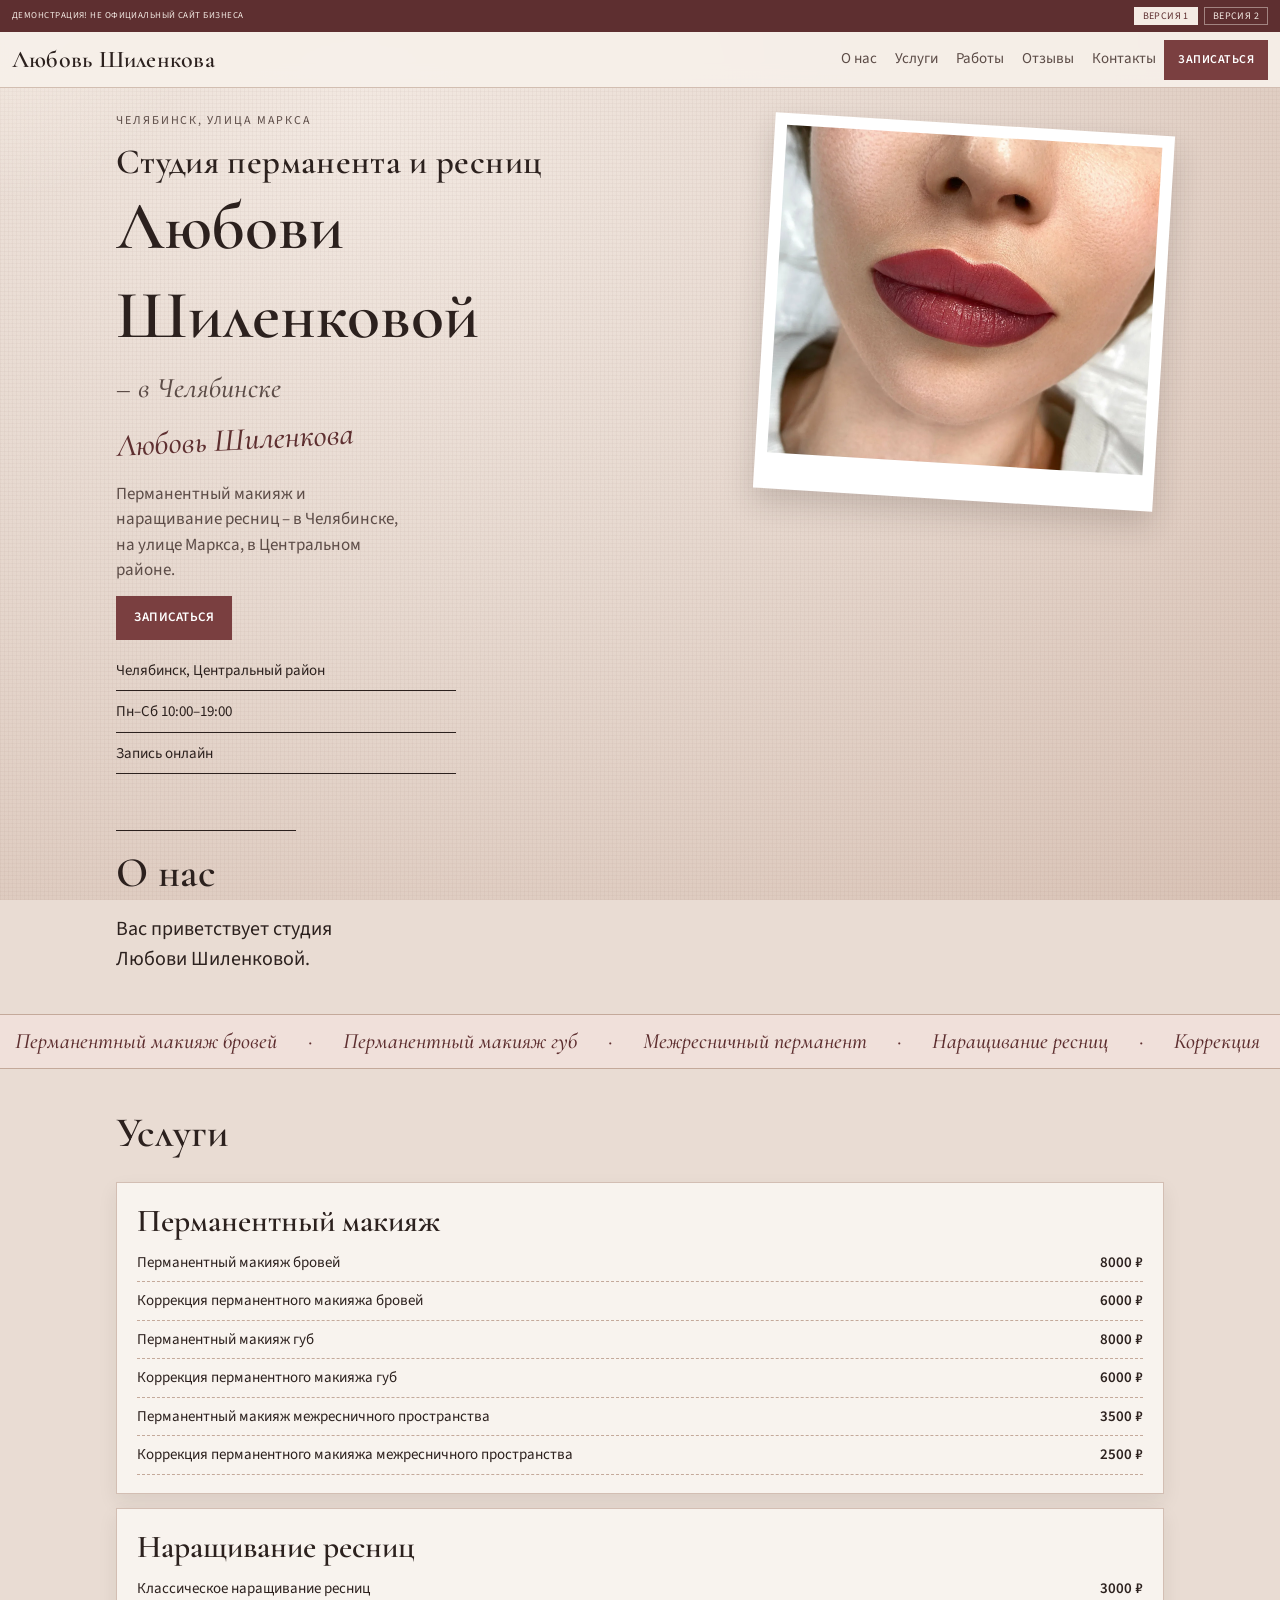
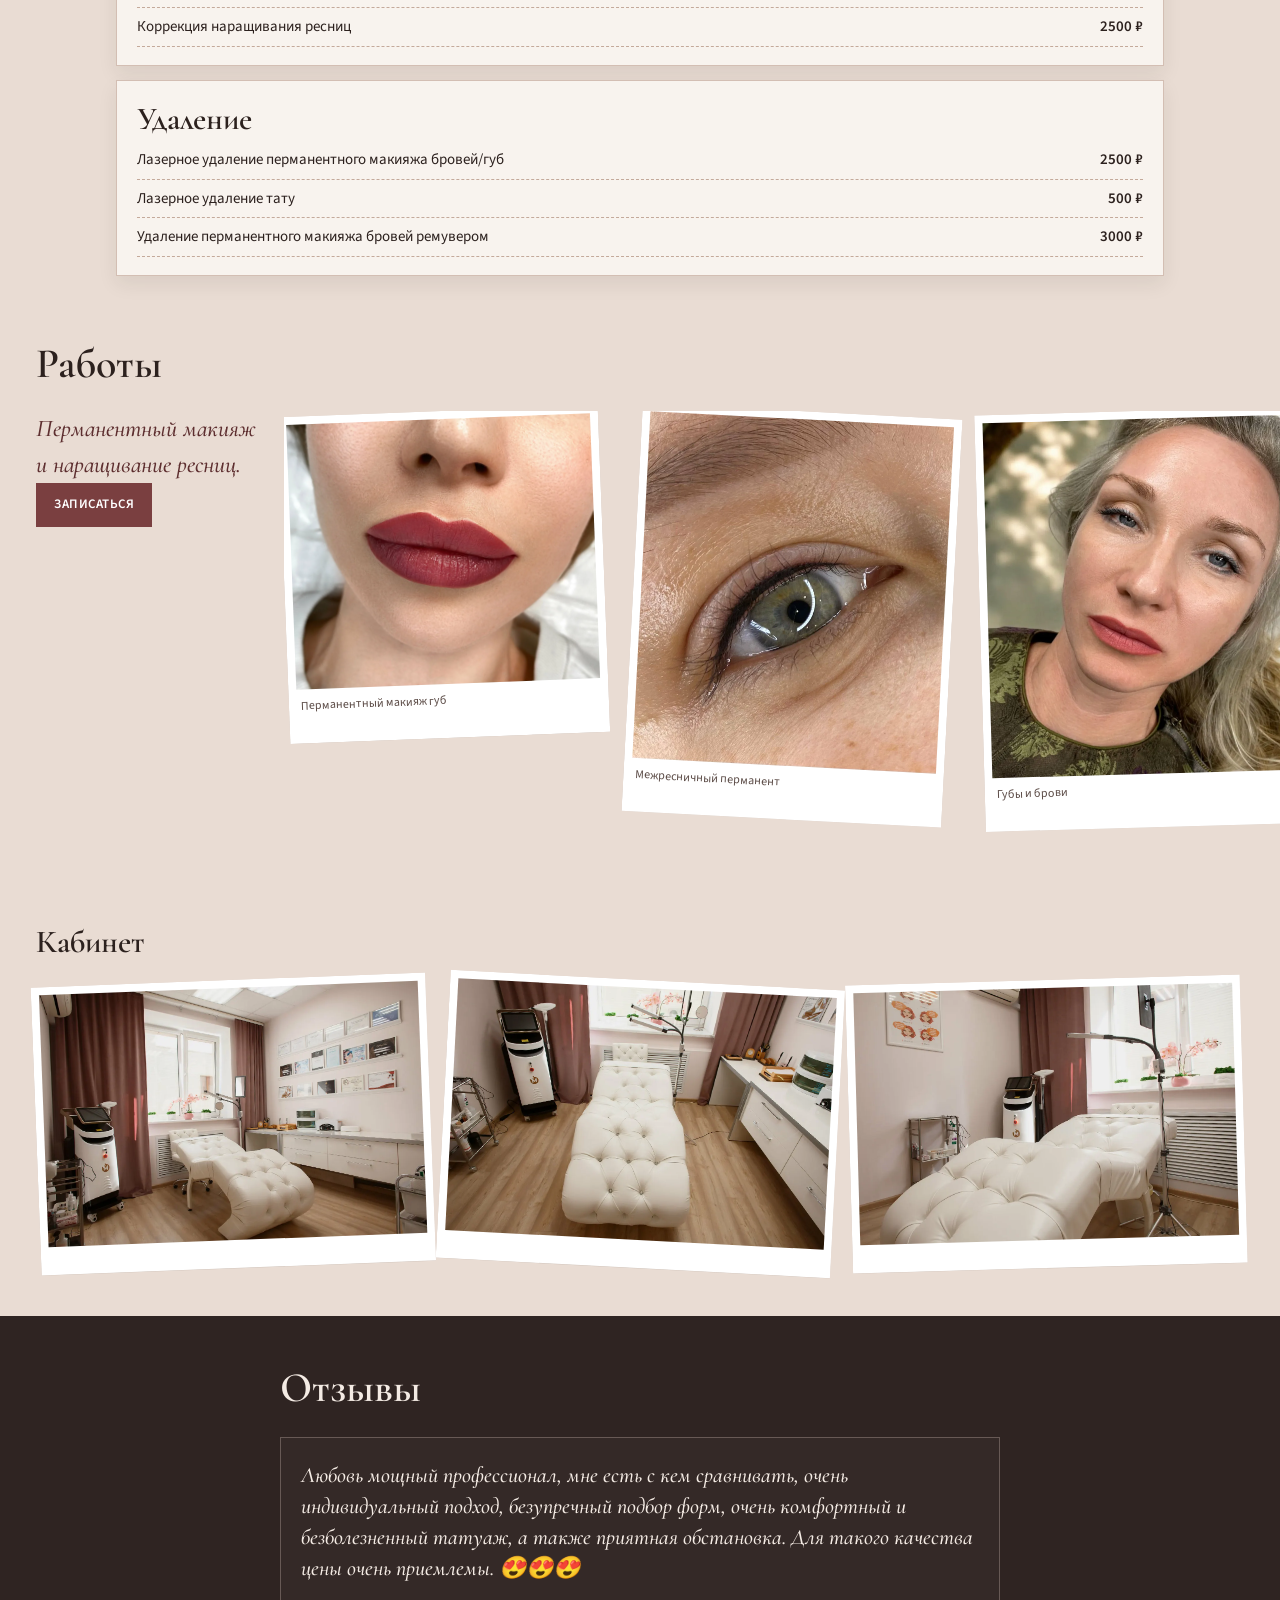
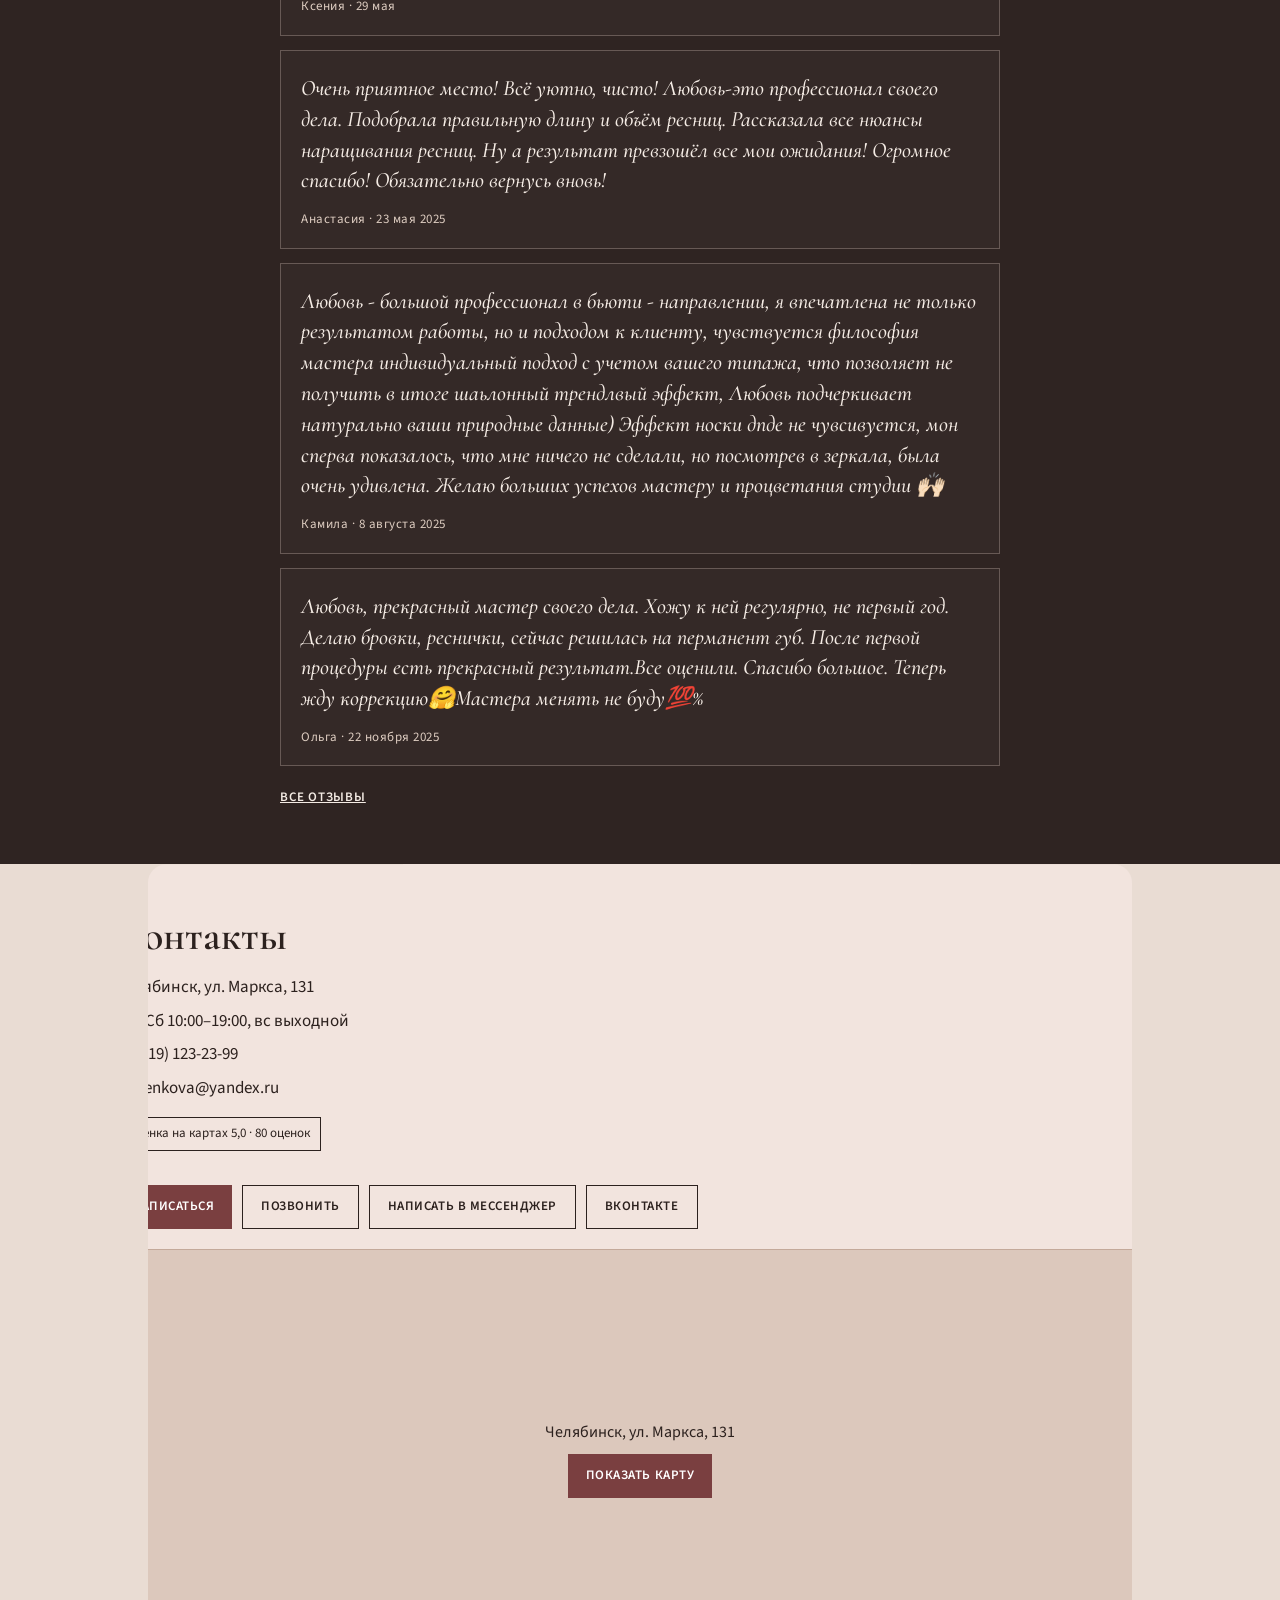
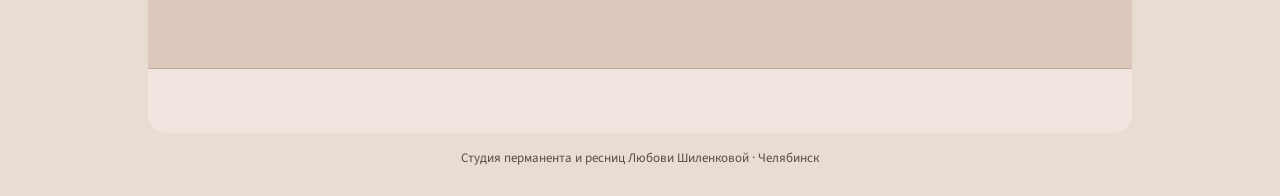
==== index.html @ 54dadf8e "Demo site" ====
<!DOCTYPE html>
<html lang="ru">
<head>
<meta charset="utf-8">
<meta name="viewport" content="width=device-width, initial-scale=1.0">
<meta name="robots" content="noindex, nofollow">
<title>Студия перманента и ресниц Любови Шиленковой · Челябинск</title>
<meta name="description" content="Студия перманента и ресниц Любови Шиленковой в Челябинске, на улице Маркса, в Центральном районе. Перманентный макияж и наращивание ресниц, запись онлайн.">
<meta name="theme-color" content="#E9DCD3">
<link rel="icon" sizes="any" href="logos/favicon.ico">
<link rel="icon" type="image/png" sizes="32x32" href="logos/favicon-32x32.png">
<link rel="apple-touch-icon" sizes="180x180" href="logos/apple-touch-icon.png">
<link rel="preload" href="fonts/cormorant-600.woff2" as="font" type="font/woff2" crossorigin>
<link rel="preload" href="fonts/source-sans-400.woff2" as="font" type="font/woff2" crossorigin>
<link rel="stylesheet" href="css/fonts.css">
<link rel="stylesheet" href="css/styles.css">
<script>
(function(){var q=window.matchMedia("(prefers-reduced-motion: no-preference)");if(!q.matches)return;var h=document.documentElement;h.classList.add("m-on");setTimeout(function(){if(!h.classList.contains("m-ready"))h.classList.remove("m-on");},2500);})();
</script>
</head>
<body>
<div class="board" aria-hidden="true"></div>
<div class="spot" id="spot" aria-hidden="true"></div>

<div class="chrome" id="chrome">
  <div class="demo">
    <p class="demo-msg">ДЕМОНСТРАЦИЯ! НЕ ОФИЦИАЛЬНЫЙ САЙТ БИЗНЕСА</p>
    <nav class="demo-sw" aria-label="Варианты макета">
      <span class="is-on" aria-current="page">Версия 1</span>
      <a href="v2/">Версия 2</a>
    </nav>
  </div>
  <header class="head">
    <a class="sign" href="#top">Любовь Шиленкова</a>
    <nav class="nav" aria-label="Разделы">
      <a href="#about">О нас</a>
      <a href="#services">Услуги</a>
      <a href="#works">Работы</a>
      <a href="#reviews">Отзывы</a>
      <a href="#contacts">Контакты</a>
    </nav>
    <a class="btn btn-head" href="https://n501850.yclients.com/" target="_blank" rel="noopener noreferrer">Записаться</a>
    <button class="burger" type="button" id="burger" aria-expanded="false" aria-controls="menu">Меню</button>
  </header>
</div>
<div class="spacer" id="spacer" aria-hidden="true"></div>

<nav class="menu" id="menu" hidden aria-label="Разделы">
  <a href="#about">О нас</a>
  <a href="#services">Услуги</a>
  <a href="#works">Работы</a>
  <a href="#reviews">Отзывы</a>
  <a href="#contacts">Контакты</a>
</nav>

<main id="top">
  <section class="hero" aria-label="Первый экран">
    <p class="brow">Челябинск, улица Маркса</p>
    <h1 data-rv="h1">
      <span class="h1-a">
        <span class="w"><span class="wi" style="--g:0">Студия</span></span>
        <span class="w"><span class="wi" style="--g:0">перманента</span></span>
        <span class="w"><span class="wi" style="--g:1">и</span></span>
        <span class="w"><span class="wi" style="--g:1">ресниц</span></span>
      </span>
      <span class="h1-b">
        <span class="w"><span class="wi" style="--g:2">Любови</span></span>
        <span class="w"><span class="wi" style="--g:2">Шиленковой</span></span>
      </span>
      <span class="h1-c">
        <span class="w"><span class="wi" style="--g:3">– в</span></span>
        <span class="w"><span class="wi" style="--g:3">Челябинске</span></span>
      </span>
    </h1>
    <p class="note" data-rv>Любовь Шиленкова</p>
    <p class="lead" data-light>Перманентный макияж и наращивание ресниц – в Челябинске, на улице Маркса, в Центральном районе.</p>
    <a class="btn btn-main" href="https://n501850.yclients.com/" target="_blank" rel="noopener noreferrer">Записаться</a>
    <figure class="polaroid" data-pin data-tilt>
      <img src="img/work-lips.webp" width="1280" height="1116" alt="Перманентный макияж губ" fetchpriority="high">
    </figure>
    <ul class="facts">
      <li>Челябинск, Центральный район</li>
      <li>Пн–Сб 10:00–19:00</li>
      <li>Запись онлайн</li>
    </ul>
  </section>

  <section class="about" id="about">
    <div class="line" data-line></div>
    <h2 data-rv="h2"><span class="w"><span class="wi">О</span></span> <span class="w"><span class="wi" style="--g:1">нас</span></span></h2>
    <p data-rv>Вас приветствует студия Любови Шиленковой.</p>
  </section>

  <div class="ticker" aria-hidden="true">
    <div class="ticker-track">
      <span>Перманентный макияж бровей</span>
      <span>·</span>
      <span>Перманентный макияж губ</span>
      <span>·</span>
      <span>Межресничный перманент</span>
      <span>·</span>
      <span>Наращивание ресниц</span>
      <span>·</span>
      <span>Коррекция</span>
      <span>·</span>
      <span>Перманентный макияж бровей</span>
      <span>·</span>
      <span>Перманентный макияж губ</span>
      <span>·</span>
      <span>Межресничный перманент</span>
      <span>·</span>
      <span>Наращивание ресниц</span>
      <span>·</span>
      <span>Коррекция</span>
      <span>·</span>
    </div>
  </div>

  <section class="services" id="services">
    <h2 data-rv="h2"><span class="w"><span class="wi">Услуги</span></span></h2>
    <div class="svc-stack">
      <article class="svc-card">
        <h3>Перманентный макияж</h3>
        <ul>
          <li><span class="nm">Перманентный макияж бровей</span><span class="pr">8000 ₽</span></li>
          <li><span class="nm">Коррекция перманентного макияжа бровей</span><span class="pr">6000 ₽</span></li>
          <li><span class="nm">Перманентный макияж губ</span><span class="pr">8000 ₽</span></li>
          <li><span class="nm">Коррекция перманентного макияжа губ</span><span class="pr">6000 ₽</span></li>
          <li><span class="nm">Перманентный макияж межресничного пространства</span><span class="pr">3500 ₽</span></li>
          <li><span class="nm">Коррекция перманентного макияжа межресничного пространства</span><span class="pr">2500 ₽</span></li>
        </ul>
      </article>
      <article class="svc-card">
        <h3>Наращивание ресниц</h3>
        <ul>
          <li><span class="nm">Классическое наращивание ресниц</span><span class="pr">3000 ₽</span></li>
          <li><span class="nm">Коррекция наращивания ресниц</span><span class="pr">2500 ₽</span></li>
        </ul>
      </article>
      <article class="svc-card">
        <h3>Удаление</h3>
        <ul>
          <li><span class="nm">Лазерное удаление перманентного макияжа бровей/губ</span><span class="pr">2500 ₽</span></li>
          <li><span class="nm">Лазерное удаление тату</span><span class="pr">500 ₽</span></li>
          <li><span class="nm">Удаление перманентного макияжа бровей ремувером</span><span class="pr">3000 ₽</span></li>
        </ul>
      </article>
    </div>
  </section>

  <section class="works" id="works">
    <div class="gal-head">
      <h2 data-rv="h2"><span class="w"><span class="wi">Работы</span></span></h2>
    </div>
    <div class="works-pin">
      <div class="gal-side">
        <p class="gal-note">Перманентный макияж и наращивание ресниц.</p>
        <a class="btn" href="https://n501850.yclients.com/" target="_blank" rel="noopener noreferrer">Записаться</a>
      </div>
      <div class="lane-wrap">
        <div class="gal-lane" id="gal-lane">
          <figure class="shot" data-curtain data-tilt><img src="img/work-lips.webp" width="1280" height="1116" alt="Перманентный макияж губ"><figcaption>Перманентный макияж губ</figcaption></figure>
          <figure class="shot" data-curtain data-tilt><img src="img/work-eyeliner.webp" width="1123" height="1280" alt="Перманентный макияж межресничного пространства"><figcaption>Межресничный перманент</figcaption></figure>
          <figure class="shot" data-curtain data-tilt><img src="img/work-face.webp" width="1029" height="1200" alt="Перманентный макияж губ и бровей"><figcaption>Губы и брови</figcaption></figure>
          <figure class="shot" data-curtain data-tilt><img src="img/work-brows-lashes.webp" width="900" height="1200" alt="Брови и наращивание ресниц"><figcaption>Брови и ресницы</figcaption></figure>
          <figure class="shot" data-curtain data-tilt><img src="img/work-brows-ba.webp" width="1280" height="1280" alt="Брови до и после перманентного макияжа"><figcaption>Брови до и после</figcaption></figure>
          <figure class="shot" data-curtain data-tilt><img src="img/work-lashes.webp" width="690" height="875" alt="Классическое наращивание ресниц"><figcaption>Классическое наращивание</figcaption></figure>
        </div>
        <div class="gal-progress" id="gal-progress" aria-hidden="true"></div>
      </div>
    </div>
    <div class="gal-grid">
      <figure class="shot" data-curtain data-rv data-d style="--i:0"><img src="img/work-lips.webp" width="1280" height="1116" alt="Перманентный макияж губ" loading="lazy"><figcaption>Перманентный макияж губ</figcaption></figure>
      <figure class="shot" data-curtain data-rv data-d style="--i:1"><img src="img/work-eyeliner.webp" width="1123" height="1280" alt="Перманентный макияж межресничного пространства" loading="lazy"><figcaption>Межресничный перманент</figcaption></figure>
      <figure class="shot" data-curtain data-rv data-d style="--i:2"><img src="img/work-face.webp" width="1029" height="1200" alt="Перманентный макияж губ и бровей" loading="lazy"><figcaption>Губы и брови</figcaption></figure>
      <figure class="shot" data-curtain data-rv data-d style="--i:3"><img src="img/work-brows-lashes.webp" width="900" height="1200" alt="Брови и наращивание ресниц" loading="lazy"><figcaption>Брови и ресницы</figcaption></figure>
      <figure class="shot" data-curtain data-rv data-d style="--i:4"><img src="img/work-brows-ba.webp" width="1280" height="1280" alt="Брови до и после перманентного макияжа" loading="lazy"><figcaption>Брови до и после</figcaption></figure>
      <figure class="shot" data-curtain data-rv data-d style="--i:5"><img src="img/work-lashes.webp" width="690" height="875" alt="Классическое наращивание ресниц" loading="lazy"><figcaption>Классическое наращивание</figcaption></figure>
    </div>

    <div class="place">
      <h3 data-rv="h2"><span class="w"><span class="wi">Кабинет</span></span></h3>
      <div class="place-grid">
        <figure class="shot" data-curtain data-rv data-d style="--i:0"><img src="img/int-wide.webp" width="1280" height="853" alt="Кабинет студии, общий план" loading="lazy"></figure>
        <figure class="shot" data-curtain data-rv data-d style="--i:1"><img src="img/int-couch.webp" width="1280" height="853" alt="Кабинет студии, кушетка" loading="lazy"></figure>
        <figure class="shot" data-curtain data-rv data-d style="--i:2"><img src="img/int-window.webp" width="1280" height="853" alt="Кабинет студии у окна" loading="lazy"></figure>
      </div>
    </div>
  </section>

  <section class="reviews" id="reviews" data-tone="dark">
    <div class="reviews-inner">
      <h2 data-rv="h2"><span class="w"><span class="wi">Отзывы</span></span></h2>
      <div class="rev-stack">
        <article class="rev-card">
          <blockquote>Любовь мощный профессионал, мне есть с кем сравнивать, очень индивидуальный подход, безупречный подбор форм, очень комфортный и безболезненный татуаж, а также приятная обстановка. Для такого качества цены очень приемлемы. 😍😍😍</blockquote>
          <footer>Ксения · 29 мая</footer>
        </article>
        <article class="rev-card">
          <blockquote>Очень приятное место! Всё уютно, чисто! Любовь-это профессионал своего дела. Подобрала правильную длину и объём ресниц. Рассказала все нюансы наращивания ресниц. Ну а результат превзошёл все мои ожидания! Огромное спасибо! Обязательно вернусь вновь!</blockquote>
          <footer>Анастасия · 23 мая 2025</footer>
        </article>
        <article class="rev-card">
          <blockquote>Любовь - большой профессионал в бьюти - направлении, я впечатлена не только результатом работы, но и подходом к клиенту, чувствуется философия мастера индивидуальный подход с учетом вашего типажа, что позволяет не получить в итоге шаьлонный трендлвый эффект, Любовь подчеркивает натурально ваши природные данные) Эффект носки дпде не чувсивуется, мон сперва показалось, что мне ничего не сделали, но посмотрев в зеркала, была очень удивлена. Желаю больших успехов мастеру и процветания студии 🙌🏻</blockquote>
          <footer>Камила · 8 августа 2025</footer>
        </article>
        <article class="rev-card">
          <blockquote>Любовь, прекрасный мастер своего дела. Хожу к ней регулярно, не первый год. Делаю бровки, реснички, сейчас решилась на перманент губ. После первой процедуры есть прекрасный результат.Все оценили. Спасибо большое. Теперь жду коррекцию🤗Мастера менять не буду💯%</blockquote>
          <footer>Ольга · 22 ноября 2025</footer>
        </article>
      </div>
      <a class="rev-all" href="https://yandex.ru/maps/org/31362905163/reviews/" target="_blank" rel="noopener noreferrer">Все отзывы</a>
    </div>
  </section>

  <section class="contacts" id="contacts">
    <h2 data-rv="h2"><span class="w"><span class="wi">Контакты</span></span></h2>
    <div class="nap">
      <p>Челябинск, ул. Маркса, 131</p>
      <p>Пн–Сб 10:00–19:00, вс выходной</p>
      <p><a href="tel:+79191232399">+7 (919) 123-23-99</a></p>
      <p><a href="mailto:lshilenkova@yandex.ru">lshilenkova@yandex.ru</a></p>
    </div>
    <p class="badge">Оценка на картах 5,0 · 80 оценок</p>
    <div class="msg">
      <a class="btn" href="https://n501850.yclients.com/" target="_blank" rel="noopener noreferrer">Записаться</a>
      <a class="btn btn-ghost" href="tel:+79191232399">Позвонить</a>
      <a class="btn btn-ghost" href="https://t.me/+79191232399" target="_blank" rel="noopener noreferrer">Написать в мессенджер</a>
      <a class="btn btn-ghost" href="https://vk.ru/shilenkovabeauty" target="_blank" rel="noopener noreferrer">ВКонтакте</a>
    </div>
    <div class="map" id="map" data-src="https://yandex.ru/map-widget/v1/?ol=biz&amp;oid=31362905163&amp;z=16&amp;lang=ru_RU">
      <div class="ph">
        <p>Челябинск, ул. Маркса, 131</p>
        <button class="btn" type="button" id="map-btn">Показать карту</button>
      </div>
    </div>
  </section>
</main>

<footer class="page-end">
  <p>Студия перманента и ресниц Любови Шиленковой · Челябинск</p>
</footer>

<script src="js/engine.js"></script>
</body>
</html>
---- css/fonts.css ----
@font-face {
  font-family: "Cormorant";
  src: url("../fonts/cormorant-600.woff2") format("woff2");
  font-weight: 600;
  font-style: normal;
  font-display: swap;
}
@font-face {
  font-family: "Cormorant";
  src: url("../fonts/cormorant-italic-500.woff2") format("woff2");
  font-weight: 500;
  font-style: italic;
  font-display: swap;
}
@font-face {
  font-family: "Source Sans";
  src: url("../fonts/source-sans-400.woff2") format("woff2");
  font-weight: 400;
  font-style: normal;
  font-display: swap;
}
@font-face {
  font-family: "Source Sans";
  src: url("../fonts/source-sans-600.woff2") format("woff2");
  font-weight: 600;
  font-style: normal;
  font-display: swap;
}
---- css/styles.css ----
/* T3 Board - visit card on dusty-rose linen */
:root {
  --c-board: #e9dcd3;
  --c-board-2: #dcc8bc;
  --c-ink: #2c211e;
  --c-muted: #5c4c47;
  --c-rose: #7a3f40;
  --c-rose-deep: #5e2f30;
  --c-blush: #ead3cc;
  --c-cream: #f7f0ea;
  --c-paper: #f8f3ee;
  --c-line: #c4a99a;
  --c-dark: #2f2422;
  --c-on-dark: #f4ebe4;
  --c-gold: #9a7458;
  --top-h: 96px;
  --ease: cubic-bezier(.16, 1, .3, 1);
  --max: 1080px;
  --fx: 0px;
}
*, *::before, *::after { box-sizing: border-box; }
html, body { overflow-x: clip; }
html { scroll-behavior: auto; }
body {
  margin: 0;
  font-family: "Source Sans", "Segoe UI", sans-serif;
  font-weight: 400;
  color: var(--c-ink);
  background: var(--c-board);
  line-height: 1.5;
  min-height: 100svh;
}
img { max-width: 100%; height: auto; display: block; }
a { color: inherit; }
button { font: inherit; color: inherit; }
h1, h2, h3 { font-family: "Cormorant", Georgia, serif; font-weight: 600; line-height: 1.15; margin: 0; }
p, ul, figure, blockquote { margin: 0; }

.board {
  position: fixed;
  inset: 0;
  z-index: 0;
  height: 100lvh;
  pointer-events: none;
  background:
    repeating-linear-gradient(90deg, rgba(90, 48, 40, .035) 0 1px, transparent 1px 4px),
    repeating-linear-gradient(0deg, rgba(90, 48, 40, .03) 0 1px, transparent 1px 4px),
    radial-gradient(ellipse at 28% 12%, #f4ebe4 0%, #e9dcd3 42%, #d9c3b6 100%);
}
.board::after {
  content: "";
  position: absolute;
  inset: 0;
  opacity: .35;
  background-image: url("data:image/svg+xml;utf8,<svg xmlns='http://www.w3.org/2000/svg' width='80' height='80'><filter id='n'><feTurbulence type='fractalNoise' baseFrequency='.85' numOctaves='2' stitchTiles='stitch'/><feColorMatrix values='0 0 0 0 0.45  0 0 0 0 0.28  0 0 0 0 0.22  0 0 0 .18 0'/></filter><rect width='100%' height='100%' filter='url(%23n)'/></svg>");
}
.spot {
  display: none;
  position: fixed;
  z-index: 1;
  width: 46vmin;
  height: 46vmin;
  border-radius: 50%;
  pointer-events: none;
  background: radial-gradient(circle, rgba(255, 248, 240, .42) 0%, rgba(255, 248, 240, 0) 70%);
  translate: -50% -50%;
  will-change: transform;
}
@media (hover: hover) and (pointer: fine) {
  .spot { display: block; }
}

.chrome {
  position: fixed;
  top: 0;
  left: 0;
  right: 0;
  z-index: 40;
  background: var(--c-cream);
}
@media (min-width: 700px) {
  .chrome {
    background: color-mix(in srgb, var(--c-cream) 92%, transparent);
    backdrop-filter: blur(10px);
  }
}
.demo {
  display: flex;
  align-items: center;
  justify-content: space-between;
  gap: 8px;
  min-height: 32px;
  padding: 3px 12px;
  background: var(--c-rose-deep);
  color: var(--c-on-dark);
  font-size: 9px;
  letter-spacing: .05em;
  text-transform: uppercase;
  line-height: 1.2;
}
@media (max-width: 420px) {
  .demo { padding: 3px 8px; gap: 6px; letter-spacing: .03em; }
  .demo-sw a, .demo-sw span { padding: 2px 6px; }
}
.demo-msg { flex: 1 1 auto; }
.demo-sw {
  display: flex;
  gap: 6px;
  flex: 0 0 auto;
  align-items: center;
}
.demo-sw a, .demo-sw span {
  padding: 2px 8px;
  border: 1px solid rgba(244, 235, 228, .45);
  text-decoration: none;
  letter-spacing: .04em;
  font-size: 10px;
  text-transform: uppercase;
}
.demo-sw .is-on { background: var(--c-on-dark); color: var(--c-rose-deep); border-color: var(--c-on-dark); }
.demo-sw a:hover, .demo-sw a:focus-visible { background: rgba(244, 235, 228, .16); }

.head {
  display: flex;
  align-items: center;
  gap: 8px;
  min-height: 56px;
  padding: 6px 12px;
  border-bottom: 1px solid color-mix(in srgb, var(--c-line) 70%, transparent);
}
@media (max-width: 420px) {
  .head { padding: 6px 10px; gap: 6px; }
  .btn-head { padding: 8px 10px; font-size: 11px; }
  .burger { min-width: 40px; padding: 6px 8px; font-size: 11px; }
}
.sign {
  font-family: "Cormorant", Georgia, serif;
  font-weight: 600;
  font-size: clamp(16px, 4.6vw, 24px);
  text-decoration: none;
  letter-spacing: .01em;
  margin-right: auto;
  white-space: nowrap;
  min-width: 0;
}
.nav { display: none; gap: 18px; }
.nav a { text-decoration: none; font-size: 15px; color: var(--c-muted); }
.nav a:hover, .nav a:focus-visible { color: var(--c-ink); }
.btn {
  display: inline-flex;
  align-items: center;
  justify-content: center;
  text-decoration: none;
  background: var(--c-rose);
  color: #fff;
  border: 0;
  padding: 10px 18px;
  min-height: 44px;
  font-weight: 600;
  letter-spacing: .04em;
  text-transform: uppercase;
  font-size: 13px;
  cursor: pointer;
}
.btn:hover, .btn:focus-visible { background: var(--c-rose-deep); }
.btn-head { padding: 8px 14px; min-height: 40px; font-size: 12px; flex: 0 0 auto; }
.btn-ghost {
  background: transparent;
  color: var(--c-ink);
  border: 1px solid var(--c-ink);
}
.btn-ghost:hover, .btn-ghost:focus-visible { background: var(--c-ink); color: var(--c-cream); }
.btn-on-dark {
  background: var(--c-cream);
  color: var(--c-dark);
}
.btn-on-dark:hover, .btn-on-dark:focus-visible { background: #fff; color: var(--c-dark); }
.burger {
  display: inline-flex;
  align-items: center;
  justify-content: center;
  min-width: 44px;
  min-height: 40px;
  padding: 6px 10px;
  background: transparent;
  border: 1px solid var(--c-ink);
  font-size: 12px;
  font-weight: 600;
  letter-spacing: .08em;
  text-transform: uppercase;
  cursor: pointer;
}
.burger[aria-expanded="true"] { background: var(--c-ink); color: var(--c-cream); }
@media (min-width: 900px) {
  .burger { display: none; }
  .nav { display: flex; }
}

.spacer { height: var(--top-h); }
.menu {
  position: fixed;
  top: var(--top-h);
  left: 0;
  right: 0;
  z-index: 39;
  background: var(--c-cream);
  border-bottom: 1px solid var(--c-line);
  padding: 12px 16px 20px;
  display: flex;
  flex-direction: column;
  gap: 4px;
}
.menu[hidden] { display: none; }
.menu a {
  display: block;
  text-decoration: none;
  padding: 10px 4px;
  font-size: 18px;
  font-family: "Cormorant", Georgia, serif;
  font-weight: 600;
}

main { position: relative; z-index: 2; }
section { scroll-margin-top: calc(var(--top-h) + 12px); }

.hero {
  width: min(100%, var(--max));
  margin: 0 auto;
  padding: 20px 16px 36px;
  display: grid;
  gap: 12px;
}
.brow {
  font-size: 12px;
  letter-spacing: .16em;
  text-transform: uppercase;
  color: var(--c-muted);
}
.hero h1 { font-size: clamp(32px, 9vw, 68px); max-width: 18ch; }
.hero .h1-a, .hero .h1-c { display: block; }
.hero .h1-a { font-size: .52em; font-weight: 600; letter-spacing: .01em; }
.hero .h1-b { display: block; font-size: 1em; }
.hero .h1-c { font-size: .42em; font-style: italic; font-weight: 500; margin-top: .2em; color: var(--c-muted); }
.w { display: inline-block; overflow: clip; padding-bottom: .16em; vertical-align: bottom; }
.wi { display: inline-block; }
.note {
  font-family: "Cormorant", Georgia, serif;
  font-style: italic;
  font-weight: 500;
  font-size: clamp(22px, 4vw, 32px);
  rotate: -3deg;
  transform-origin: left center;
  width: fit-content;
  color: var(--c-rose-deep);
}
.lead {
  max-width: 36ch;
  font-size: 17px;
  color: var(--c-muted);
}
.hero .btn-main { width: fit-content; }
.polaroid {
  justify-self: center;
  width: min(100%, 360px);
  background: #fff;
  padding: 12px 12px 36px;
  box-shadow: 0 14px 30px rgba(44, 33, 30, .18);
  rotate: 3deg;
  margin: 8px 0 4px;
}
.polaroid img { width: 100%; height: auto; aspect-ratio: 1280 / 1116; object-fit: cover; object-position: center; }
.facts {
  list-style: none;
  padding: 8px 0 0;
  display: grid;
  gap: 10px;
}
.facts li {
  padding-bottom: 8px;
  border-bottom: 1px solid var(--c-ink);
  font-size: 15px;
  width: min(100%, 340px);
}
@media (min-width: 860px) {
  .hero {
    grid-template-columns: 1fr min(40%, 400px);
    grid-template-areas:
      "brow photo"
      "h1 photo"
      "note photo"
      "lead photo"
      "cta photo"
      "facts photo";
    align-items: start;
    column-gap: 48px;
    padding-top: 24px;
    padding-bottom: 28px;
  }
  .brow { grid-area: brow; }
  .hero h1 { grid-area: h1; }
  .note { grid-area: note; }
  .lead { grid-area: lead; }
  .hero .btn-main { grid-area: cta; }
  .polaroid { grid-area: photo; width: 100%; rotate: 3.5deg; margin-top: 12px; }
  .facts { grid-area: facts; }
}

.about {
  width: min(100%, var(--max));
  margin: 0 auto;
  padding: 28px 16px 40px;
}
.line {
  height: 1px;
  background: var(--c-ink);
  transform-origin: left center;
  margin-bottom: 18px;
  width: min(180px, 40%);
}
.about h2 { font-size: clamp(28px, 5vw, 42px); margin-bottom: 10px; }
.about p { font-size: 20px; max-width: 28ch; }

.ticker {
  overflow: hidden;
  width: 100%;
  max-width: 100%;
  border-top: 1px solid var(--c-line);
  border-bottom: 1px solid var(--c-line);
  background: color-mix(in srgb, var(--c-blush) 55%, var(--c-cream));
  padding: 10px 0;
  isolation: isolate;
}
.ticker-track {
  display: flex;
  width: max-content;
  gap: 0;
  font-family: "Cormorant", Georgia, serif;
  font-style: italic;
  font-weight: 500;
  font-size: clamp(16px, 4vw, 22px);
  white-space: nowrap;
  color: var(--c-rose-deep);
}
.ticker-track span { padding: 0 .7em; }
@media (prefers-reduced-motion: no-preference) {
  html.m-on .ticker-track { animation: tick 28s linear infinite; }
}
@keyframes tick {
  from { transform: translateX(0); }
  to { transform: translateX(-50%); }
}

.services {
  width: min(100%, var(--max));
  margin: 0 auto;
  padding: 40px 16px 28px;
  background: transparent;
}
.services h2 { font-size: clamp(28px, 5vw, 42px); margin-bottom: 18px; }
.svc-stack { display: grid; gap: 14px; }
.svc-card {
  background: var(--c-paper);
  padding: 20px 20px 18px;
  box-shadow: 0 8px 18px rgba(44, 33, 30, .08);
  border: 1px solid color-mix(in srgb, var(--c-line) 70%, transparent);
}
html.m-on .svc-stack .svc-card {
  position: sticky;
  top: calc(var(--top-h) + 10px);
}
.svc-card h3 {
  font-size: clamp(24px, 4vw, 32px);
  margin-bottom: 12px;
}
.svc-card ul { list-style: none; padding: 0; display: grid; gap: 8px; }
.svc-card li {
  display: flex;
  justify-content: space-between;
  gap: 16px;
  border-bottom: 1px dashed var(--c-line);
  padding-bottom: 7px;
  font-size: 15px;
}
.svc-card .nm { flex: 1 1 auto; }
.svc-card .pr { font-weight: 600; white-space: nowrap; }

.works {
  width: min(100%, 1240px);
  margin: 0 auto;
  padding: 36px 16px 48px;
}
.works h2 { font-size: clamp(28px, 5vw, 42px); }
.gal-head {
  display: flex;
  flex-wrap: wrap;
  align-items: baseline;
  justify-content: space-between;
  gap: 12px;
  margin-bottom: 16px;
}
.gal-note {
  font-family: "Cormorant", Georgia, serif;
  font-style: italic;
  font-weight: 500;
  font-size: clamp(18px, 3vw, 24px);
  color: var(--c-rose-deep);
  max-width: 28ch;
}
.gal-grid {
  display: grid;
  grid-template-columns: 1fr 1fr;
  gap: 14px 10px;
  align-items: start;
}
.shot {
  background: #fff;
  padding: 8px 8px 28px;
  box-shadow: 0 10px 22px rgba(44, 33, 30, .14);
}
.shot:nth-child(3n+1) { rotate: -2.2deg; }
.shot:nth-child(3n+2) { rotate: 3deg; }
.shot:nth-child(3n) { rotate: -1.6deg; }
.shot img { width: 100%; height: auto; object-fit: cover; }
.shot figcaption {
  font-size: 12px;
  color: var(--c-muted);
  padding: 8px 4px 0;
}
.place { margin-top: 40px; }
.place h3 {
  font-size: clamp(24px, 4vw, 32px);
  margin-bottom: 14px;
}
.place-grid {
  display: grid;
  grid-template-columns: 1fr;
  gap: 12px;
}
@media (min-width: 600px) {
  .place-grid { grid-template-columns: 1fr 1fr 1fr; }
  .gal-grid { gap: 22px 16px; }
}
.lane-wrap, .gal-lane, .gal-progress { display: none; }
@media (min-width: 900px) {
  .gal-grid { grid-template-columns: repeat(3, 1fr); }
  html.m-on .works-pin {
    display: grid;
    grid-template-columns: 220px 1fr;
    gap: 28px;
    align-items: start;
  }
  html.m-on .works-pin .gal-side {
    position: sticky;
    top: calc(var(--top-h) + 16px);
  }
  html.m-on .lane-wrap {
    display: block;
    overflow: clip;
  }
  html.m-on .gal-lane {
    display: flex;
    align-items: flex-start;
    gap: 28px;
    width: max-content;
  }
  html.m-on .gal-lane .shot {
    width: min(320px, 28vw);
    flex: 0 0 auto;
  }
  html.m-on .gal-grid { display: none; }
  .gal-progress {
    height: 2px;
    background: var(--c-line);
    margin-top: 16px;
    transform-origin: left center;
    scale: 0 1;
  }
  html.m-on .gal-progress { display: block; }
  html.m-on .gal-progress.is-on { scale: var(--p, 0) 1; }
}

.reviews {
  background: var(--c-dark);
  color: var(--c-on-dark);
  padding: 48px 16px 56px;
}
.reviews-inner { width: min(100%, 720px); margin: 0 auto; }
.reviews h2 { font-size: clamp(28px, 5vw, 42px); margin-bottom: 18px; }
.rev-stack { display: grid; gap: 14px; }
html.m-on .rev-stack .rev-card {
  position: sticky;
  top: calc(var(--top-h) + 16px);
}
.rev-card {
  background: color-mix(in srgb, #3a2e2b 80%, #1c1615);
  padding: 22px 20px 18px;
  border: 1px solid color-mix(in srgb, var(--c-blush) 28%, transparent);
}
.rev-card blockquote {
  font-family: "Cormorant", Georgia, serif;
  font-style: italic;
  font-weight: 500;
  font-size: clamp(17px, 2.6vw, 22px);
  line-height: 1.4;
}
.rev-card footer {
  margin-top: 14px;
  font-size: 13px;
  letter-spacing: .04em;
  color: color-mix(in srgb, var(--c-on-dark) 75%, var(--c-gold));
}
.rev-all {
  display: inline-block;
  margin-top: 22px;
  color: var(--c-on-dark);
  font-weight: 600;
  letter-spacing: .06em;
  text-transform: uppercase;
  font-size: 13px;
}

.contacts {
  width: min(100%, var(--max));
  margin: 0 auto;
  padding: 48px 16px 64px;
  clip-path: inset(0 var(--fx) round 18px);
  background: color-mix(in srgb, var(--c-blush) 40%, var(--c-cream));
}
.contacts h2 { font-size: clamp(28px, 5vw, 42px); margin-bottom: 8px; }
.contacts .visit { margin-bottom: 20px; color: var(--c-muted); }
.nap { display: grid; gap: 8px; font-size: 17px; margin-bottom: 16px; }
.nap a { text-decoration: none; }
.nap a:hover, .nap a:focus-visible { text-decoration: underline; }
.msg { display: flex; flex-wrap: wrap; gap: 10px; margin: 16px 0 20px; }
.badge {
  display: inline-block;
  border: 1px solid var(--c-ink);
  padding: 6px 10px;
  font-size: 13px;
  margin-bottom: 18px;
  width: fit-content;
}
.map {
  position: relative;
  width: 100%;
  aspect-ratio: 16 / 10;
  max-height: 420px;
  background: var(--c-board-2);
  border: 1px solid var(--c-line);
  overflow: hidden;
}
.map iframe, .map .ph {
  position: absolute;
  inset: 0;
  width: 100%;
  height: 100%;
  border: 0;
}
.map .ph {
  display: flex;
  flex-direction: column;
  align-items: center;
  justify-content: center;
  gap: 10px;
  padding: 16px;
  text-align: center;
}

.page-end {
  position: relative;
  z-index: 2;
  padding: 16px 16px 28px;
  font-size: 13px;
  color: var(--c-muted);
  text-align: center;
}

:focus-visible { outline: 2px solid var(--c-rose); outline-offset: 3px; }
.burger:focus-visible, .btn:focus-visible { outline-color: currentColor; }

/* Motion: default is the final visible state */
html.m-on [data-rv]:not(.in) { opacity: 0; translate: 0 40px; }
html.m-on [data-rv].in {
  opacity: 1;
  translate: 0 0;
  transition: opacity 1s var(--ease), translate 1s var(--ease);
}
html.m-on [data-rv].in[data-d] { transition-delay: calc(var(--i, 0) * 70ms); }

html.m-on [data-rv="h1"]:not(.in) { opacity: 1; translate: none; }
html.m-on [data-rv="h1"]:not(.in) .wi { translate: 0 110%; }
html.m-on [data-rv="h1"].in .wi {
  translate: 0 0;
  transition: translate 1000ms var(--ease);
  transition-delay: calc(var(--g, 0) * 70ms);
}

html.m-on [data-rv="h2"]:not(.in) .wi { translate: 0 110%; }
html.m-on [data-rv="h2"]:not(.in) { opacity: 1; translate: none; }
html.m-on [data-rv="h2"].in .wi {
  translate: 0 0;
  transition: translate 900ms var(--ease);
  transition-delay: calc(var(--g, 0) * 60ms);
}

html.m-on [data-pin]:not(.in) { translate: 0 30px; rotate: 0deg; }
html.m-on [data-pin].in {
  translate: 0 0;
  rotate: 3.5deg;
  transition: translate 1s var(--ease), rotate .7s var(--ease);
}

html.m-on [data-line]:not(.in) { scale: 0 1; }
html.m-on [data-line].in { scale: 1 1; transition: scale 1.2s var(--ease); }

html.m-on [data-light]:not(.in) { opacity: .25; }
html.m-on [data-light].in { opacity: 1; transition: opacity 1.1s var(--ease); }

html.m-on [data-curtain]:not(.in) { clip-path: inset(8% 8% 8% 8%); }
html.m-on [data-curtain]:not(.in) img { scale: 1.1; }
html.m-on [data-curtain].in {
  clip-path: inset(0);
  transition: clip-path 1.1s var(--ease);
}
html.m-on [data-curtain].in img { scale: 1; transition: scale 1.4s var(--ease); }
html.m-on [data-curtain].done { clip-path: none; }
html.m-on [data-curtain].done img { scale: none; }

@media (prefers-reduced-motion: reduce) {
  *, *::before, *::after {
    animation: none !important;
    transition: none !important;
  }
  .ticker-track { animation: none !important; }
  html.m-on [data-rv], html.m-on [data-pin], html.m-on [data-curtain], html.m-on [data-line], html.m-on [data-light] {
    opacity: 1 !important;
    translate: none !important;
    scale: none !important;
    clip-path: none !important;
    rotate: unset;
  }
}
@media print {
  .chrome { position: static; }
  .board, .spot, .demo, .burger, .menu { display: none !important; }
  .spacer { height: 0; }
}

/* mobile hero compact */
@media (max-width: 859px) {
  .hero { padding: 10px 16px 20px; gap: 8px; }
  .hero h1 { font-size: clamp(26px, 7.6vw, 44px); }
  .note { margin: 0; }
  .lead { font-size: 15px; }
  .polaroid { width: min(78%, 290px); padding: 8px 8px 26px; margin: 2px 0 0; }
  .facts { padding-top: 4px; gap: 6px; }
}
@media (max-width: 359px) {
  .hero { padding: 8px 14px 16px; gap: 6px; }
  .polaroid { width: min(70%, 230px); padding: 6px 6px 20px; }
  .lead { font-size: 14px; }
  .facts li { font-size: 14px; padding-bottom: 4px; }
}
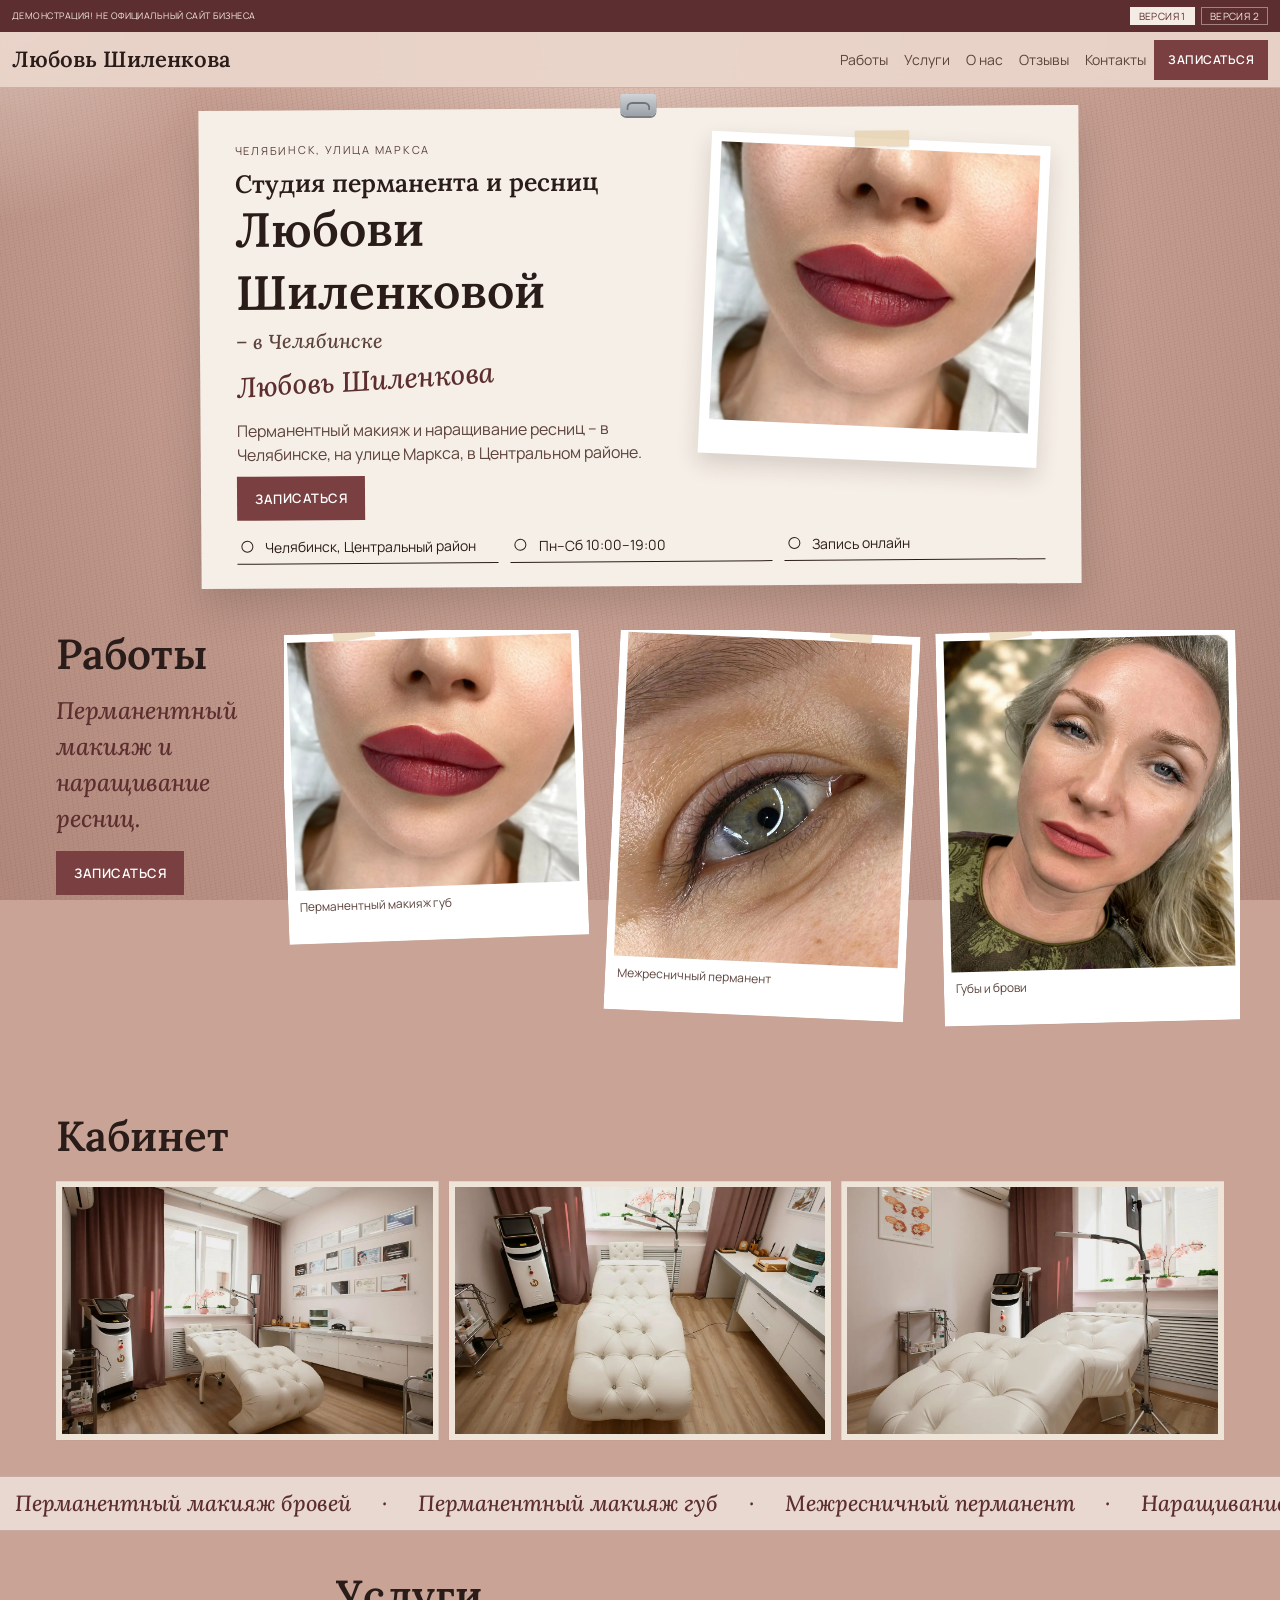
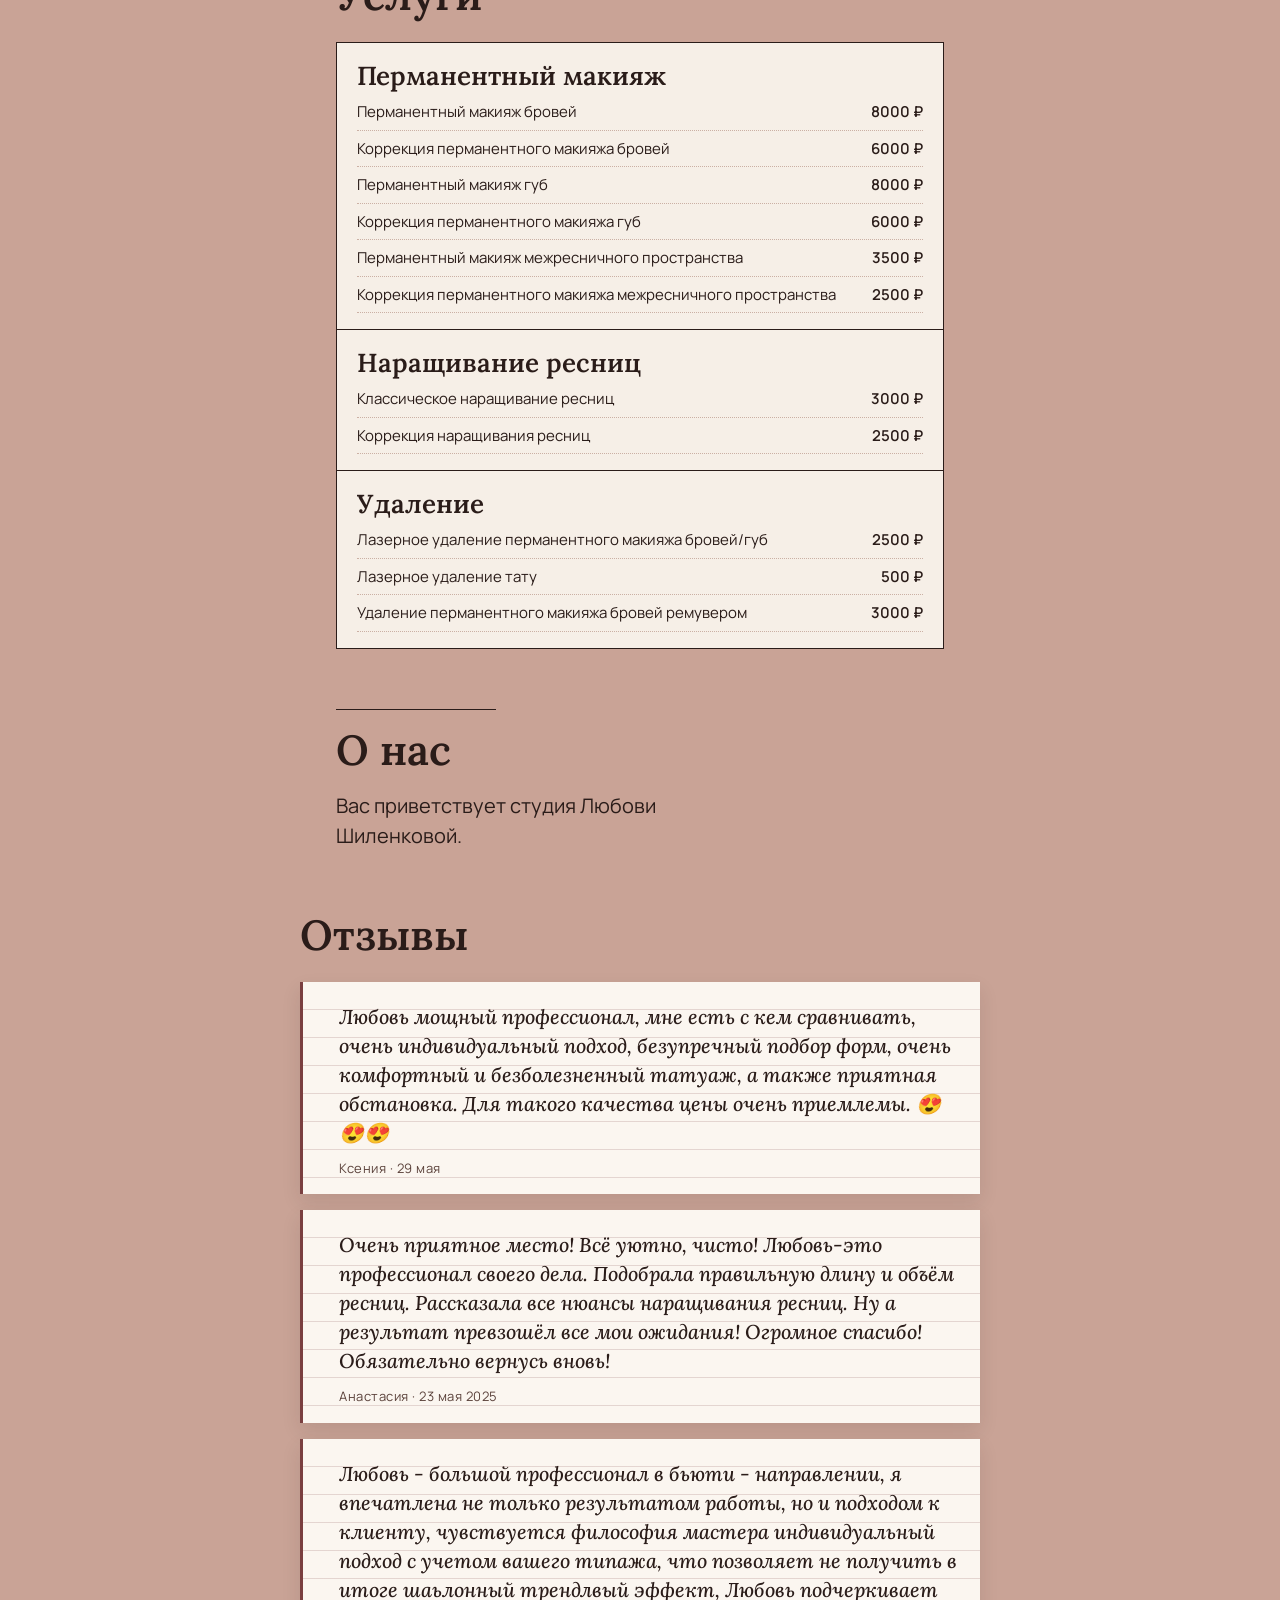
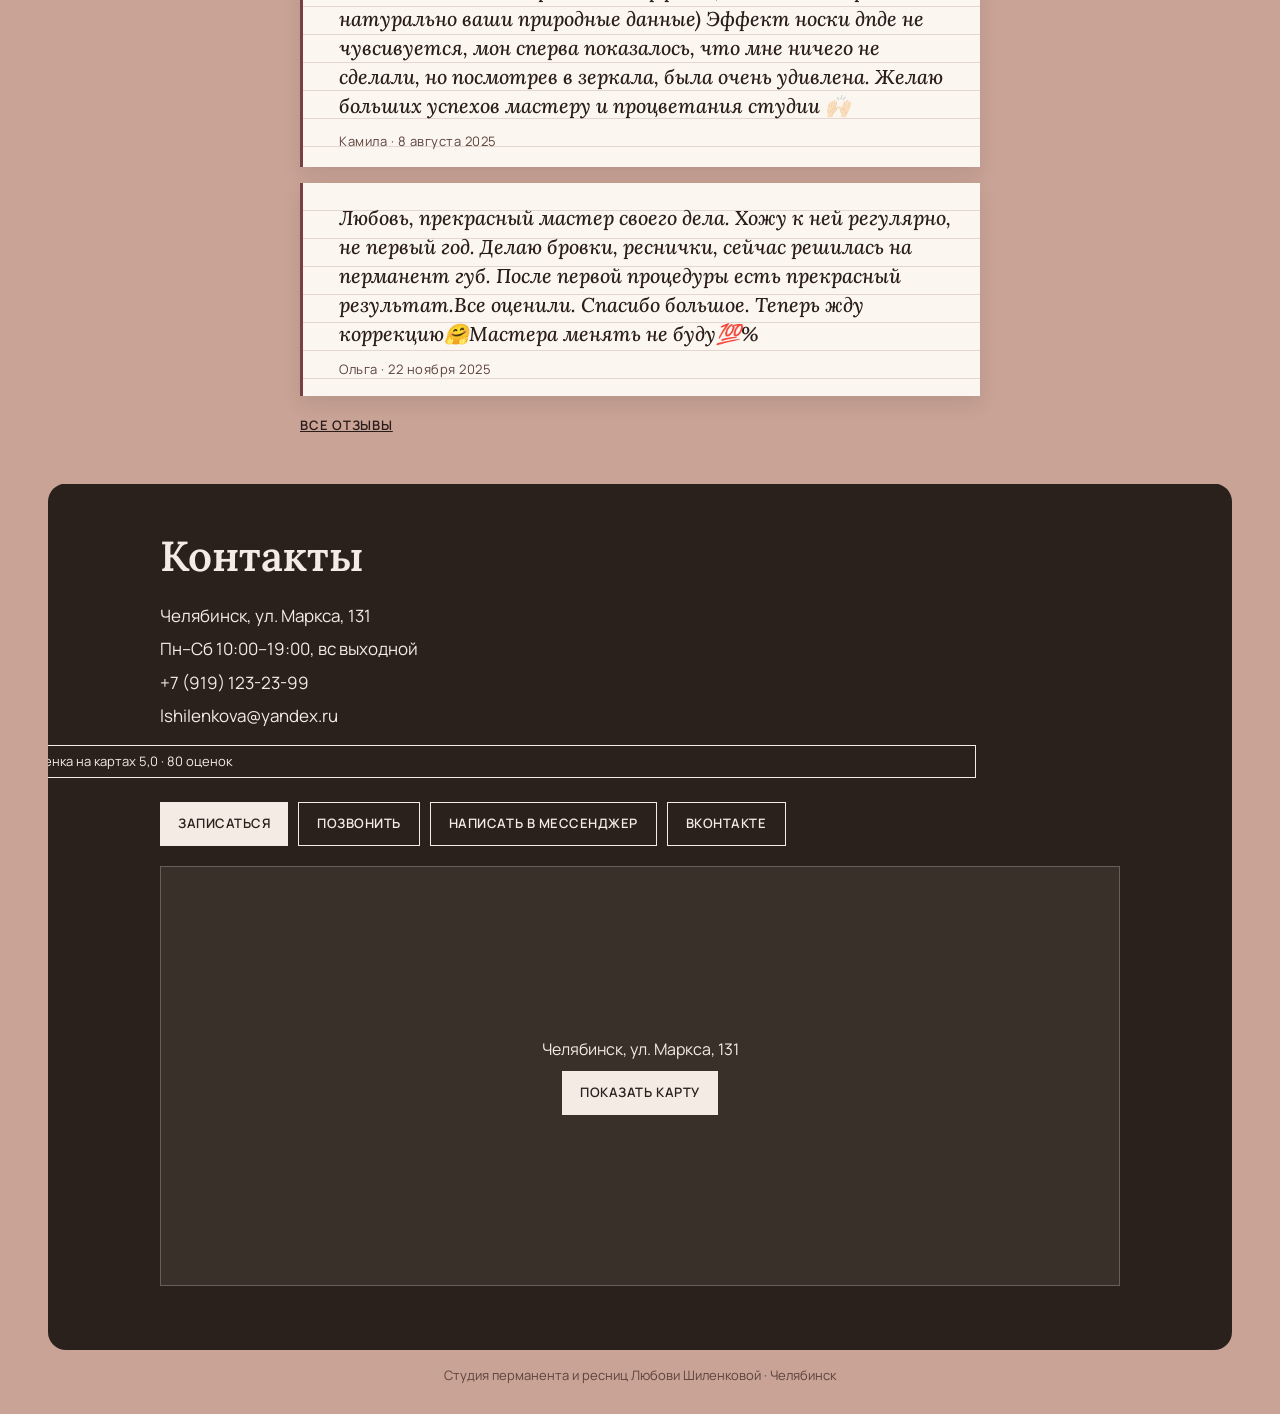
==== commit 4869be5f: "Demo site" ====
--- a/index.html
+++ b/index.html
@@ -6,12 +6,12 @@
 <meta name="robots" content="noindex, nofollow">
 <title>Студия перманента и ресниц Любови Шиленковой · Челябинск</title>
 <meta name="description" content="Студия перманента и ресниц Любови Шиленковой в Челябинске, на улице Маркса, в Центральном районе. Перманентный макияж и наращивание ресниц, запись онлайн.">
-<meta name="theme-color" content="#E9DCD3">
+<meta name="theme-color" content="#C9A396">
 <link rel="icon" sizes="any" href="logos/favicon.ico">
 <link rel="icon" type="image/png" sizes="32x32" href="logos/favicon-32x32.png">
 <link rel="apple-touch-icon" sizes="180x180" href="logos/apple-touch-icon.png">
-<link rel="preload" href="fonts/cormorant-600.woff2" as="font" type="font/woff2" crossorigin>
-<link rel="preload" href="fonts/source-sans-400.woff2" as="font" type="font/woff2" crossorigin>
+<link rel="preload" href="fonts/lora-600.woff2" as="font" type="font/woff2" crossorigin>
+<link rel="preload" href="fonts/manrope-400.woff2" as="font" type="font/woff2" crossorigin>
 <link rel="stylesheet" href="css/fonts.css">
 <link rel="stylesheet" href="css/styles.css">
 <script>
@@ -19,7 +19,7 @@
 </script>
 </head>
 <body>
-<div class="board" aria-hidden="true"></div>
+<div class="felt" aria-hidden="true"></div>
 <div class="spot" id="spot" aria-hidden="true"></div>
 
 <div class="chrome" id="chrome">
@@ -33,9 +33,9 @@
   <header class="head">
     <a class="sign" href="#top">Любовь Шиленкова</a>
     <nav class="nav" aria-label="Разделы">
+      <a href="#works">Работы</a>
+      <a href="#services">Услуги</a>
       <a href="#about">О нас</a>
-      <a href="#services">Услуги</a>
-      <a href="#works">Работы</a>
       <a href="#reviews">Отзывы</a>
       <a href="#contacts">Контакты</a>
     </nav>
@@ -46,73 +46,98 @@
 <div class="spacer" id="spacer" aria-hidden="true"></div>
 
 <nav class="menu" id="menu" hidden aria-label="Разделы">
+  <a href="#works">Работы</a>
+  <a href="#services">Услуги</a>
   <a href="#about">О нас</a>
-  <a href="#services">Услуги</a>
-  <a href="#works">Работы</a>
   <a href="#reviews">Отзывы</a>
   <a href="#contacts">Контакты</a>
 </nav>
 
 <main id="top">
   <section class="hero" aria-label="Первый экран">
-    <p class="brow">Челябинск, улица Маркса</p>
-    <h1 data-rv="h1">
-      <span class="h1-a">
-        <span class="w"><span class="wi" style="--g:0">Студия</span></span>
-        <span class="w"><span class="wi" style="--g:0">перманента</span></span>
-        <span class="w"><span class="wi" style="--g:1">и</span></span>
-        <span class="w"><span class="wi" style="--g:1">ресниц</span></span>
-      </span>
-      <span class="h1-b">
-        <span class="w"><span class="wi" style="--g:2">Любови</span></span>
-        <span class="w"><span class="wi" style="--g:2">Шиленковой</span></span>
-      </span>
-      <span class="h1-c">
-        <span class="w"><span class="wi" style="--g:3">– в</span></span>
-        <span class="w"><span class="wi" style="--g:3">Челябинске</span></span>
-      </span>
-    </h1>
-    <p class="note" data-rv>Любовь Шиленкова</p>
-    <p class="lead" data-light>Перманентный макияж и наращивание ресниц – в Челябинске, на улице Маркса, в Центральном районе.</p>
-    <a class="btn btn-main" href="https://n501850.yclients.com/" target="_blank" rel="noopener noreferrer">Записаться</a>
-    <figure class="polaroid" data-pin data-tilt>
-      <img src="img/work-lips.webp" width="1280" height="1116" alt="Перманентный макияж губ" fetchpriority="high">
-    </figure>
-    <ul class="facts">
-      <li>Челябинск, Центральный район</li>
-      <li>Пн–Сб 10:00–19:00</li>
-      <li>Запись онлайн</li>
-    </ul>
-  </section>
-
-  <section class="about" id="about">
-    <div class="line" data-line></div>
-    <h2 data-rv="h2"><span class="w"><span class="wi">О</span></span> <span class="w"><span class="wi" style="--g:1">нас</span></span></h2>
-    <p data-rv>Вас приветствует студия Любови Шиленковой.</p>
+    <article class="slip">
+      <span class="clip" aria-hidden="true"></span>
+      <p class="brow">Челябинск, улица Маркса</p>
+      <h1 data-rv="h1">
+        <span class="h1-a">
+          <span class="w"><span class="wi" style="--g:0">Студия</span></span>
+          <span class="w"><span class="wi" style="--g:0">перманента</span></span>
+          <span class="w"><span class="wi" style="--g:1">и</span></span>
+          <span class="w"><span class="wi" style="--g:1">ресниц</span></span>
+        </span>
+        <span class="h1-b">
+          <span class="w"><span class="wi" style="--g:2">Любови</span></span>
+          <span class="w"><span class="wi" style="--g:2">Шиленковой</span></span>
+        </span>
+        <span class="h1-c">
+          <span class="w"><span class="wi" style="--g:3">– в</span></span>
+          <span class="w"><span class="wi" style="--g:3">Челябинске</span></span>
+        </span>
+      </h1>
+      <p class="note" data-rv>Любовь Шиленкова</p>
+      <p class="lead" data-light>Перманентный макияж и наращивание ресниц – в Челябинске, на улице Маркса, в Центральном районе.</p>
+      <a class="btn btn-main" href="https://n501850.yclients.com/" target="_blank" rel="noopener noreferrer">Записаться</a>
+      <figure class="polaroid" data-pin data-tilt>
+        <span class="tape" aria-hidden="true"></span>
+        <img src="img/work-lips.webp" width="1280" height="1116" alt="Перманентный макияж губ" fetchpriority="high">
+      </figure>
+      <ul class="facts">
+        <li>Челябинск, Центральный район</li>
+        <li>Пн–Сб 10:00–19:00</li>
+        <li>Запись онлайн</li>
+      </ul>
+    </article>
+  </section>
+
+  <section class="works" id="works">
+    <div class="works-pin">
+      <div class="gal-side">
+        <h2 data-rv="h2"><span class="w"><span class="wi">Работы</span></span></h2>
+        <p class="gal-note">Перманентный макияж и наращивание ресниц.</p>
+        <a class="btn" href="https://n501850.yclients.com/" target="_blank" rel="noopener noreferrer">Записаться</a>
+      </div>
+      <div class="lane-wrap">
+        <div class="gal-lane" id="gal-lane">
+          <figure class="shot" data-curtain data-tilt><img src="img/work-lips.webp" width="1280" height="1116" alt="Перманентный макияж губ"><figcaption>Перманентный макияж губ</figcaption></figure>
+          <figure class="shot" data-curtain data-tilt><img src="img/work-eyeliner.webp" width="1123" height="1280" alt="Перманентный макияж межресничного пространства"><figcaption>Межресничный перманент</figcaption></figure>
+          <figure class="shot" data-curtain data-tilt><img src="img/work-face.webp" width="1029" height="1200" alt="Перманентный макияж губ и бровей"><figcaption>Губы и брови</figcaption></figure>
+          <figure class="shot" data-curtain data-tilt><img src="img/work-brows-lashes.webp" width="900" height="1200" alt="Брови и наращивание ресниц"><figcaption>Брови и ресницы</figcaption></figure>
+          <figure class="shot" data-curtain data-tilt><img src="img/work-brows-ba.webp" width="1280" height="1280" alt="Брови до и после перманентного макияжа"><figcaption>Брови до и после</figcaption></figure>
+          <figure class="shot" data-curtain data-tilt><img src="img/work-lashes.webp" width="690" height="875" alt="Классическое наращивание ресниц"><figcaption>Классическое наращивание</figcaption></figure>
+        </div>
+        <div class="gal-progress" id="gal-progress" aria-hidden="true"></div>
+      </div>
+    </div>
+    <div class="gal-grid">
+      <figure class="shot" data-curtain data-rv data-d style="--i:0"><img src="img/work-lips.webp" width="1280" height="1116" alt="Перманентный макияж губ" loading="lazy"><figcaption>Перманентный макияж губ</figcaption></figure>
+      <figure class="shot" data-curtain data-rv data-d style="--i:1"><img src="img/work-eyeliner.webp" width="1123" height="1280" alt="Перманентный макияж межресничного пространства" loading="lazy"><figcaption>Межресничный перманент</figcaption></figure>
+      <figure class="shot" data-curtain data-rv data-d style="--i:2"><img src="img/work-face.webp" width="1029" height="1200" alt="Перманентный макияж губ и бровей" loading="lazy"><figcaption>Губы и брови</figcaption></figure>
+      <figure class="shot" data-curtain data-rv data-d style="--i:3"><img src="img/work-brows-lashes.webp" width="900" height="1200" alt="Брови и наращивание ресниц" loading="lazy"><figcaption>Брови и ресницы</figcaption></figure>
+      <figure class="shot" data-curtain data-rv data-d style="--i:4"><img src="img/work-brows-ba.webp" width="1280" height="1280" alt="Брови до и после перманентного макияжа" loading="lazy"><figcaption>Брови до и после</figcaption></figure>
+      <figure class="shot" data-curtain data-rv data-d style="--i:5"><img src="img/work-lashes.webp" width="690" height="875" alt="Классическое наращивание ресниц" loading="lazy"><figcaption>Классическое наращивание</figcaption></figure>
+    </div>
+    <div class="shelf">
+      <h3 data-rv="h2"><span class="w"><span class="wi">Кабинет</span></span></h3>
+      <div class="shelf-row">
+        <figure class="plate" data-curtain data-rv data-d style="--i:0"><img src="img/int-wide.webp" width="1280" height="853" alt="Кабинет студии, общий план" loading="lazy"></figure>
+        <figure class="plate" data-curtain data-rv data-d style="--i:1"><img src="img/int-couch.webp" width="1280" height="853" alt="Кабинет студии, кушетка" loading="lazy"></figure>
+        <figure class="plate" data-curtain data-rv data-d style="--i:2"><img src="img/int-window.webp" width="1280" height="853" alt="Кабинет студии у окна" loading="lazy"></figure>
+      </div>
+    </div>
   </section>
 
   <div class="ticker" aria-hidden="true">
     <div class="ticker-track">
-      <span>Перманентный макияж бровей</span>
-      <span>·</span>
-      <span>Перманентный макияж губ</span>
-      <span>·</span>
-      <span>Межресничный перманент</span>
-      <span>·</span>
-      <span>Наращивание ресниц</span>
-      <span>·</span>
-      <span>Коррекция</span>
-      <span>·</span>
-      <span>Перманентный макияж бровей</span>
-      <span>·</span>
-      <span>Перманентный макияж губ</span>
-      <span>·</span>
-      <span>Межресничный перманент</span>
-      <span>·</span>
-      <span>Наращивание ресниц</span>
-      <span>·</span>
-      <span>Коррекция</span>
-      <span>·</span>
+      <span>Перманентный макияж бровей</span><span>·</span>
+      <span>Перманентный макияж губ</span><span>·</span>
+      <span>Межресничный перманент</span><span>·</span>
+      <span>Наращивание ресниц</span><span>·</span>
+      <span>Коррекция</span><span>·</span>
+      <span>Перманентный макияж бровей</span><span>·</span>
+      <span>Перманентный макияж губ</span><span>·</span>
+      <span>Межресничный перманент</span><span>·</span>
+      <span>Наращивание ресниц</span><span>·</span>
+      <span>Коррекция</span><span>·</span>
     </div>
   </div>
 
@@ -148,47 +173,13 @@
     </div>
   </section>
 
-  <section class="works" id="works">
-    <div class="gal-head">
-      <h2 data-rv="h2"><span class="w"><span class="wi">Работы</span></span></h2>
-    </div>
-    <div class="works-pin">
-      <div class="gal-side">
-        <p class="gal-note">Перманентный макияж и наращивание ресниц.</p>
-        <a class="btn" href="https://n501850.yclients.com/" target="_blank" rel="noopener noreferrer">Записаться</a>
-      </div>
-      <div class="lane-wrap">
-        <div class="gal-lane" id="gal-lane">
-          <figure class="shot" data-curtain data-tilt><img src="img/work-lips.webp" width="1280" height="1116" alt="Перманентный макияж губ"><figcaption>Перманентный макияж губ</figcaption></figure>
-          <figure class="shot" data-curtain data-tilt><img src="img/work-eyeliner.webp" width="1123" height="1280" alt="Перманентный макияж межресничного пространства"><figcaption>Межресничный перманент</figcaption></figure>
-          <figure class="shot" data-curtain data-tilt><img src="img/work-face.webp" width="1029" height="1200" alt="Перманентный макияж губ и бровей"><figcaption>Губы и брови</figcaption></figure>
-          <figure class="shot" data-curtain data-tilt><img src="img/work-brows-lashes.webp" width="900" height="1200" alt="Брови и наращивание ресниц"><figcaption>Брови и ресницы</figcaption></figure>
-          <figure class="shot" data-curtain data-tilt><img src="img/work-brows-ba.webp" width="1280" height="1280" alt="Брови до и после перманентного макияжа"><figcaption>Брови до и после</figcaption></figure>
-          <figure class="shot" data-curtain data-tilt><img src="img/work-lashes.webp" width="690" height="875" alt="Классическое наращивание ресниц"><figcaption>Классическое наращивание</figcaption></figure>
-        </div>
-        <div class="gal-progress" id="gal-progress" aria-hidden="true"></div>
-      </div>
-    </div>
-    <div class="gal-grid">
-      <figure class="shot" data-curtain data-rv data-d style="--i:0"><img src="img/work-lips.webp" width="1280" height="1116" alt="Перманентный макияж губ" loading="lazy"><figcaption>Перманентный макияж губ</figcaption></figure>
-      <figure class="shot" data-curtain data-rv data-d style="--i:1"><img src="img/work-eyeliner.webp" width="1123" height="1280" alt="Перманентный макияж межресничного пространства" loading="lazy"><figcaption>Межресничный перманент</figcaption></figure>
-      <figure class="shot" data-curtain data-rv data-d style="--i:2"><img src="img/work-face.webp" width="1029" height="1200" alt="Перманентный макияж губ и бровей" loading="lazy"><figcaption>Губы и брови</figcaption></figure>
-      <figure class="shot" data-curtain data-rv data-d style="--i:3"><img src="img/work-brows-lashes.webp" width="900" height="1200" alt="Брови и наращивание ресниц" loading="lazy"><figcaption>Брови и ресницы</figcaption></figure>
-      <figure class="shot" data-curtain data-rv data-d style="--i:4"><img src="img/work-brows-ba.webp" width="1280" height="1280" alt="Брови до и после перманентного макияжа" loading="lazy"><figcaption>Брови до и после</figcaption></figure>
-      <figure class="shot" data-curtain data-rv data-d style="--i:5"><img src="img/work-lashes.webp" width="690" height="875" alt="Классическое наращивание ресниц" loading="lazy"><figcaption>Классическое наращивание</figcaption></figure>
-    </div>
-
-    <div class="place">
-      <h3 data-rv="h2"><span class="w"><span class="wi">Кабинет</span></span></h3>
-      <div class="place-grid">
-        <figure class="shot" data-curtain data-rv data-d style="--i:0"><img src="img/int-wide.webp" width="1280" height="853" alt="Кабинет студии, общий план" loading="lazy"></figure>
-        <figure class="shot" data-curtain data-rv data-d style="--i:1"><img src="img/int-couch.webp" width="1280" height="853" alt="Кабинет студии, кушетка" loading="lazy"></figure>
-        <figure class="shot" data-curtain data-rv data-d style="--i:2"><img src="img/int-window.webp" width="1280" height="853" alt="Кабинет студии у окна" loading="lazy"></figure>
-      </div>
-    </div>
-  </section>
-
-  <section class="reviews" id="reviews" data-tone="dark">
+  <section class="about" id="about">
+    <div class="line" data-line></div>
+    <h2 data-rv="h2"><span class="w"><span class="wi">О</span></span> <span class="w"><span class="wi" style="--g:1">нас</span></span></h2>
+    <p data-rv>Вас приветствует студия Любови Шиленковой.</p>
+  </section>
+
+  <section class="reviews" id="reviews">
     <div class="reviews-inner">
       <h2 data-rv="h2"><span class="w"><span class="wi">Отзывы</span></span></h2>
       <div class="rev-stack">
@@ -213,7 +204,7 @@
     </div>
   </section>
 
-  <section class="contacts" id="contacts">
+  <section class="contacts" id="contacts" data-tone="dark">
     <h2 data-rv="h2"><span class="w"><span class="wi">Контакты</span></span></h2>
     <div class="nap">
       <p>Челябинск, ул. Маркса, 131</p>
@@ -223,15 +214,15 @@
     </div>
     <p class="badge">Оценка на картах 5,0 · 80 оценок</p>
     <div class="msg">
-      <a class="btn" href="https://n501850.yclients.com/" target="_blank" rel="noopener noreferrer">Записаться</a>
-      <a class="btn btn-ghost" href="tel:+79191232399">Позвонить</a>
-      <a class="btn btn-ghost" href="https://t.me/+79191232399" target="_blank" rel="noopener noreferrer">Написать в мессенджер</a>
-      <a class="btn btn-ghost" href="https://vk.ru/shilenkovabeauty" target="_blank" rel="noopener noreferrer">ВКонтакте</a>
+      <a class="btn btn-on-dark" href="https://n501850.yclients.com/" target="_blank" rel="noopener noreferrer">Записаться</a>
+      <a class="btn btn-ghost-dark" href="tel:+79191232399">Позвонить</a>
+      <a class="btn btn-ghost-dark" href="https://t.me/+79191232399" target="_blank" rel="noopener noreferrer">Написать в мессенджер</a>
+      <a class="btn btn-ghost-dark" href="https://vk.ru/shilenkovabeauty" target="_blank" rel="noopener noreferrer">ВКонтакте</a>
     </div>
     <div class="map" id="map" data-src="https://yandex.ru/map-widget/v1/?ol=biz&amp;oid=31362905163&amp;z=16&amp;lang=ru_RU">
       <div class="ph">
         <p>Челябинск, ул. Маркса, 131</p>
-        <button class="btn" type="button" id="map-btn">Показать карту</button>
+        <button class="btn btn-on-dark" type="button" id="map-btn">Показать карту</button>
       </div>
     </div>
   </section>
--- a/css/fonts.css
+++ b/css/fonts.css
@@ -1,27 +1,27 @@
 @font-face {
-  font-family: "Cormorant";
-  src: url("../fonts/cormorant-600.woff2") format("woff2");
+  font-family: "Lora";
+  src: url("../fonts/lora-600.woff2") format("woff2");
   font-weight: 600;
   font-style: normal;
   font-display: swap;
 }
 @font-face {
-  font-family: "Cormorant";
-  src: url("../fonts/cormorant-italic-500.woff2") format("woff2");
+  font-family: "Lora";
+  src: url("../fonts/lora-italic-500.woff2") format("woff2");
   font-weight: 500;
   font-style: italic;
   font-display: swap;
 }
 @font-face {
-  font-family: "Source Sans";
-  src: url("../fonts/source-sans-400.woff2") format("woff2");
+  font-family: "Manrope";
+  src: url("../fonts/manrope-400.woff2") format("woff2");
   font-weight: 400;
   font-style: normal;
   font-display: swap;
 }
 @font-face {
-  font-family: "Source Sans";
-  src: url("../fonts/source-sans-600.woff2") format("woff2");
+  font-family: "Manrope";
+  src: url("../fonts/manrope-600.woff2") format("woff2");
   font-weight: 600;
   font-style: normal;
   font-display: swap;
--- a/css/styles.css
+++ b/css/styles.css
@@ -1,70 +1,64 @@
-/* T3 Board - visit card on dusty-rose linen */
+/* T3 Board - felt pin-board + appointment slip */
 :root {
-  --c-board: #e9dcd3;
-  --c-board-2: #dcc8bc;
-  --c-ink: #2c211e;
-  --c-muted: #5c4c47;
+  --c-felt: #c9a396;
+  --c-felt-2: #b48b7e;
+  --c-ink: #2a1c19;
+  --c-muted: #5c433c;
   --c-rose: #7a3f40;
-  --c-rose-deep: #5e2f30;
-  --c-blush: #ead3cc;
-  --c-cream: #f7f0ea;
-  --c-paper: #f8f3ee;
-  --c-line: #c4a99a;
-  --c-dark: #2f2422;
+  --c-rose-deep: #5c2e2f;
+  --c-slip: #f6efe7;
+  --c-line: #cbb0a4;
+  --c-oak: #2a211c;
   --c-on-dark: #f4ebe4;
-  --c-gold: #9a7458;
+  --c-tape: #e8d3b0;
   --top-h: 96px;
   --ease: cubic-bezier(.16, 1, .3, 1);
-  --max: 1080px;
   --fx: 0px;
 }
 *, *::before, *::after { box-sizing: border-box; }
 html, body { overflow-x: clip; }
-html { scroll-behavior: auto; }
 body {
   margin: 0;
-  font-family: "Source Sans", "Segoe UI", sans-serif;
-  font-weight: 400;
+  font-family: "Manrope", "Segoe UI", sans-serif;
   color: var(--c-ink);
-  background: var(--c-board);
+  background: var(--c-felt);
   line-height: 1.5;
   min-height: 100svh;
 }
 img { max-width: 100%; height: auto; display: block; }
 a { color: inherit; }
 button { font: inherit; color: inherit; }
-h1, h2, h3 { font-family: "Cormorant", Georgia, serif; font-weight: 600; line-height: 1.15; margin: 0; }
+h1, h2, h3 { font-family: "Lora", Georgia, serif; font-weight: 600; line-height: 1.15; margin: 0; }
 p, ul, figure, blockquote { margin: 0; }
 
-.board {
+.felt {
   position: fixed;
   inset: 0;
   z-index: 0;
   height: 100lvh;
   pointer-events: none;
   background:
-    repeating-linear-gradient(90deg, rgba(90, 48, 40, .035) 0 1px, transparent 1px 4px),
-    repeating-linear-gradient(0deg, rgba(90, 48, 40, .03) 0 1px, transparent 1px 4px),
-    radial-gradient(ellipse at 28% 12%, #f4ebe4 0%, #e9dcd3 42%, #d9c3b6 100%);
-}
-.board::after {
+    repeating-linear-gradient(82deg, rgba(80, 32, 28, .05) 0 1px, transparent 1px 5px),
+    repeating-linear-gradient(-14deg, rgba(90, 40, 32, .04) 0 1px, transparent 1px 3px),
+    radial-gradient(ellipse at 50% 0%, #e0c4b8 0%, #c9a396 45%, #b1897c 100%);
+}
+.felt::after {
   content: "";
   position: absolute;
   inset: 0;
-  opacity: .35;
-  background-image: url("data:image/svg+xml;utf8,<svg xmlns='http://www.w3.org/2000/svg' width='80' height='80'><filter id='n'><feTurbulence type='fractalNoise' baseFrequency='.85' numOctaves='2' stitchTiles='stitch'/><feColorMatrix values='0 0 0 0 0.45  0 0 0 0 0.28  0 0 0 0 0.22  0 0 0 .18 0'/></filter><rect width='100%' height='100%' filter='url(%23n)'/></svg>");
+  opacity: .28;
+  background-image: url("data:image/svg+xml;utf8,<svg xmlns='http://www.w3.org/2000/svg' width='70' height='70'><filter id='n'><feTurbulence type='fractalNoise' baseFrequency='1.1' numOctaves='3' stitchTiles='stitch'/><feColorMatrix values='0 0 0 0 0.5  0 0 0 0 0.25  0 0 0 0 0.2  0 0 0 .22 0'/></filter><rect width='100%' height='100%' filter='url(%23n)'/></svg>");
 }
 .spot {
   display: none;
   position: fixed;
   z-index: 1;
-  width: 46vmin;
-  height: 46vmin;
+  width: 50vmin;
+  height: 50vmin;
   border-radius: 50%;
   pointer-events: none;
-  background: radial-gradient(circle, rgba(255, 248, 240, .42) 0%, rgba(255, 248, 240, 0) 70%);
+  background: radial-gradient(circle, rgba(255, 244, 236, .45) 0%, rgba(255, 244, 236, 0) 70%);
   translate: -50% -50%;
-  will-change: transform;
 }
 @media (hover: hover) and (pointer: fine) {
   .spot { display: block; }
@@ -72,15 +66,13 @@
 
 .chrome {
   position: fixed;
-  top: 0;
-  left: 0;
-  right: 0;
+  top: 0; left: 0; right: 0;
   z-index: 40;
-  background: var(--c-cream);
+  background: #ebd6cd;
 }
 @media (min-width: 700px) {
   .chrome {
-    background: color-mix(in srgb, var(--c-cream) 92%, transparent);
+    background: color-mix(in srgb, #ebd6cd 92%, transparent);
     backdrop-filter: blur(10px);
   }
 }
@@ -98,27 +90,22 @@
   text-transform: uppercase;
   line-height: 1.2;
 }
-@media (max-width: 420px) {
-  .demo { padding: 3px 8px; gap: 6px; letter-spacing: .03em; }
-  .demo-sw a, .demo-sw span { padding: 2px 6px; }
-}
 .demo-msg { flex: 1 1 auto; }
-.demo-sw {
-  display: flex;
-  gap: 6px;
-  flex: 0 0 auto;
-  align-items: center;
-}
+.demo-sw { display: flex; gap: 6px; flex: 0 0 auto; }
 .demo-sw a, .demo-sw span {
   padding: 2px 8px;
   border: 1px solid rgba(244, 235, 228, .45);
   text-decoration: none;
+  font-size: 10px;
   letter-spacing: .04em;
-  font-size: 10px;
   text-transform: uppercase;
 }
 .demo-sw .is-on { background: var(--c-on-dark); color: var(--c-rose-deep); border-color: var(--c-on-dark); }
 .demo-sw a:hover, .demo-sw a:focus-visible { background: rgba(244, 235, 228, .16); }
+@media (max-width: 420px) {
+  .demo { padding: 3px 8px; gap: 6px; letter-spacing: .03em; }
+  .demo-sw a, .demo-sw span { padding: 2px 6px; }
+}
 
 .head {
   display: flex;
@@ -126,25 +113,19 @@
   gap: 8px;
   min-height: 56px;
   padding: 6px 12px;
-  border-bottom: 1px solid color-mix(in srgb, var(--c-line) 70%, transparent);
-}
-@media (max-width: 420px) {
-  .head { padding: 6px 10px; gap: 6px; }
-  .btn-head { padding: 8px 10px; font-size: 11px; }
-  .burger { min-width: 40px; padding: 6px 8px; font-size: 11px; }
+  border-bottom: 1px solid color-mix(in srgb, var(--c-rose) 25%, transparent);
 }
 .sign {
-  font-family: "Cormorant", Georgia, serif;
+  font-family: "Lora", Georgia, serif;
   font-weight: 600;
-  font-size: clamp(16px, 4.6vw, 24px);
+  font-size: clamp(16px, 4.6vw, 22px);
   text-decoration: none;
-  letter-spacing: .01em;
   margin-right: auto;
   white-space: nowrap;
   min-width: 0;
 }
-.nav { display: none; gap: 18px; }
-.nav a { text-decoration: none; font-size: 15px; color: var(--c-muted); }
+.nav { display: none; gap: 16px; }
+.nav a { text-decoration: none; font-size: 14px; color: var(--c-muted); }
 .nav a:hover, .nav a:focus-visible { color: var(--c-ink); }
 .btn {
   display: inline-flex;
@@ -164,17 +145,14 @@
 }
 .btn:hover, .btn:focus-visible { background: var(--c-rose-deep); }
 .btn-head { padding: 8px 14px; min-height: 40px; font-size: 12px; flex: 0 0 auto; }
-.btn-ghost {
+.btn-on-dark { background: var(--c-on-dark); color: var(--c-oak); }
+.btn-on-dark:hover, .btn-on-dark:focus-visible { background: #fff; color: var(--c-oak); }
+.btn-ghost-dark {
   background: transparent;
-  color: var(--c-ink);
-  border: 1px solid var(--c-ink);
-}
-.btn-ghost:hover, .btn-ghost:focus-visible { background: var(--c-ink); color: var(--c-cream); }
-.btn-on-dark {
-  background: var(--c-cream);
-  color: var(--c-dark);
-}
-.btn-on-dark:hover, .btn-on-dark:focus-visible { background: #fff; color: var(--c-dark); }
+  color: var(--c-on-dark);
+  border: 1px solid var(--c-on-dark);
+}
+.btn-ghost-dark:hover, .btn-ghost-dark:focus-visible { background: var(--c-on-dark); color: var(--c-oak); }
 .burger {
   display: inline-flex;
   align-items: center;
@@ -190,20 +168,23 @@
   text-transform: uppercase;
   cursor: pointer;
 }
-.burger[aria-expanded="true"] { background: var(--c-ink); color: var(--c-cream); }
+.burger[aria-expanded="true"] { background: var(--c-ink); color: var(--c-slip); }
+@media (max-width: 420px) {
+  .head { padding: 6px 10px; gap: 6px; }
+  .btn-head { padding: 8px 10px; font-size: 11px; }
+  .burger { min-width: 40px; padding: 6px 8px; font-size: 11px; }
+}
 @media (min-width: 900px) {
   .burger { display: none; }
   .nav { display: flex; }
 }
-
 .spacer { height: var(--top-h); }
 .menu {
   position: fixed;
   top: var(--top-h);
-  left: 0;
-  right: 0;
+  left: 0; right: 0;
   z-index: 39;
-  background: var(--c-cream);
+  background: #ebd6cd;
   border-bottom: 1px solid var(--c-line);
   padding: 12px 16px 20px;
   display: flex;
@@ -216,236 +197,218 @@
   text-decoration: none;
   padding: 10px 4px;
   font-size: 18px;
-  font-family: "Cormorant", Georgia, serif;
+  font-family: "Lora", Georgia, serif;
   font-weight: 600;
 }
 
 main { position: relative; z-index: 2; }
 section { scroll-margin-top: calc(var(--top-h) + 12px); }
 
+/* Centered appointment slip - not a two-column hero */
 .hero {
-  width: min(100%, var(--max));
-  margin: 0 auto;
-  padding: 20px 16px 36px;
+  padding: 16px 14px 28px;
+  display: flex;
+  justify-content: center;
+}
+.slip {
+  position: relative;
+  width: min(100%, 520px);
+  background: var(--c-slip);
+  padding: 28px 20px 22px;
+  box-shadow: 0 18px 40px rgba(42, 28, 25, .2);
+  rotate: -0.6deg;
   display: grid;
-  gap: 12px;
+  gap: 10px;
+}
+.clip {
+  position: absolute;
+  top: -14px;
+  left: 50%;
+  width: 36px;
+  height: 22px;
+  translate: -50% 0;
+  background: linear-gradient(#d0d4d8, #9aa0a6);
+  border-radius: 3px 3px 6px 6px;
+  box-shadow: 0 2px 0 #7a8086;
+}
+.clip::before {
+  content: "";
+  position: absolute;
+  left: 6px; right: 6px; top: 8px;
+  height: 8px;
+  border: 2px solid #6e747a;
+  border-bottom: 0;
+  border-radius: 6px 6px 0 0;
 }
 .brow {
-  font-size: 12px;
+  font-size: 11px;
   letter-spacing: .16em;
   text-transform: uppercase;
   color: var(--c-muted);
 }
-.hero h1 { font-size: clamp(32px, 9vw, 68px); max-width: 18ch; }
+.hero h1 { font-size: clamp(26px, 7.4vw, 46px); }
 .hero .h1-a, .hero .h1-c { display: block; }
-.hero .h1-a { font-size: .52em; font-weight: 600; letter-spacing: .01em; }
-.hero .h1-b { display: block; font-size: 1em; }
-.hero .h1-c { font-size: .42em; font-style: italic; font-weight: 500; margin-top: .2em; color: var(--c-muted); }
+.hero .h1-a { font-size: .52em; }
+.hero .h1-b { display: block; }
+.hero .h1-c {
+  font-size: .42em;
+  font-style: italic;
+  font-weight: 500;
+  margin-top: .15em;
+  color: var(--c-muted);
+}
 .w { display: inline-block; overflow: clip; padding-bottom: .16em; vertical-align: bottom; }
 .wi { display: inline-block; }
 .note {
-  font-family: "Cormorant", Georgia, serif;
+  font-family: "Lora", Georgia, serif;
   font-style: italic;
   font-weight: 500;
-  font-size: clamp(22px, 4vw, 32px);
+  font-size: clamp(22px, 4vw, 28px);
   rotate: -3deg;
   transform-origin: left center;
   width: fit-content;
   color: var(--c-rose-deep);
 }
-.lead {
-  max-width: 36ch;
-  font-size: 17px;
-  color: var(--c-muted);
-}
+.lead { font-size: 16px; color: var(--c-muted); }
 .hero .btn-main { width: fit-content; }
 .polaroid {
   justify-self: center;
-  width: min(100%, 360px);
+  width: min(100%, 320px);
   background: #fff;
-  padding: 12px 12px 36px;
-  box-shadow: 0 14px 30px rgba(44, 33, 30, .18);
+  padding: 10px 10px 34px;
+  box-shadow: 0 10px 22px rgba(42, 28, 25, .16);
   rotate: 3deg;
-  margin: 8px 0 4px;
+  margin: 4px 0;
+  position: relative;
 }
 .polaroid img { width: 100%; height: auto; aspect-ratio: 1280 / 1116; object-fit: cover; object-position: center; }
+.tape {
+  position: absolute;
+  top: -8px;
+  left: 50%;
+  width: 54px;
+  height: 16px;
+  translate: -50% 0;
+  background: color-mix(in srgb, var(--c-tape) 80%, transparent);
+  rotate: -3deg;
+  box-shadow: 0 1px 2px rgba(42, 28, 25, .12);
+}
 .facts {
   list-style: none;
-  padding: 8px 0 0;
+  padding: 6px 0 0;
   display: grid;
-  gap: 10px;
+  gap: 8px;
 }
 .facts li {
-  padding-bottom: 8px;
+  padding: 0 0 6px 28px;
   border-bottom: 1px solid var(--c-ink);
-  font-size: 15px;
-  width: min(100%, 340px);
+  font-size: 14px;
+  position: relative;
+}
+.facts li::before {
+  content: "";
+  position: absolute;
+  left: 4px; top: 4px;
+  width: 12px; height: 12px;
+  border: 1px solid var(--c-ink);
+  border-radius: 50%;
+  background: var(--c-slip);
+}
+@media (max-width: 359px) {
+  .hero { padding: 10px 10px 18px; }
+  .slip { padding: 24px 14px 16px; gap: 8px; }
+  .polaroid { width: min(78%, 240px); padding: 6px 6px 22px; }
+  .lead { font-size: 14px; }
 }
 @media (min-width: 860px) {
-  .hero {
-    grid-template-columns: 1fr min(40%, 400px);
+  .hero { padding: 20px 20px 32px; }
+  .slip {
+    width: min(100%, 880px);
+    padding: 32px 36px 24px;
+    gap: 10px 36px;
+    display: grid;
+    grid-template-columns: 1fr min(42%, 340px);
     grid-template-areas:
       "brow photo"
       "h1 photo"
       "note photo"
       "lead photo"
       "cta photo"
-      "facts photo";
+      "facts facts";
     align-items: start;
-    column-gap: 48px;
-    padding-top: 24px;
-    padding-bottom: 28px;
+    rotate: -0.4deg;
   }
-  .brow { grid-area: brow; }
-  .hero h1 { grid-area: h1; }
-  .note { grid-area: note; }
-  .lead { grid-area: lead; }
-  .hero .btn-main { grid-area: cta; }
-  .polaroid { grid-area: photo; width: 100%; rotate: 3.5deg; margin-top: 12px; }
-  .facts { grid-area: facts; }
-}
-
-.about {
-  width: min(100%, var(--max));
+  .slip .brow { grid-area: brow; }
+  .slip h1 { grid-area: h1; font-size: clamp(32px, 4vw, 48px); }
+  .slip .note { grid-area: note; }
+  .slip .lead { grid-area: lead; }
+  .slip .btn-main { grid-area: cta; }
+  .slip .polaroid { grid-area: photo; width: 100%; margin: 0; }
+  .slip .facts { grid-area: facts; grid-template-columns: 1fr 1fr 1fr; gap: 12px; }
+}
+
+.works {
+  width: min(100%, 1200px);
   margin: 0 auto;
-  padding: 28px 16px 40px;
-}
-.line {
-  height: 1px;
-  background: var(--c-ink);
-  transform-origin: left center;
-  margin-bottom: 18px;
-  width: min(180px, 40%);
-}
-.about h2 { font-size: clamp(28px, 5vw, 42px); margin-bottom: 10px; }
-.about p { font-size: 20px; max-width: 28ch; }
-
-.ticker {
-  overflow: hidden;
-  width: 100%;
-  max-width: 100%;
-  border-top: 1px solid var(--c-line);
-  border-bottom: 1px solid var(--c-line);
-  background: color-mix(in srgb, var(--c-blush) 55%, var(--c-cream));
-  padding: 10px 0;
-  isolation: isolate;
-}
-.ticker-track {
-  display: flex;
-  width: max-content;
-  gap: 0;
-  font-family: "Cormorant", Georgia, serif;
-  font-style: italic;
-  font-weight: 500;
-  font-size: clamp(16px, 4vw, 22px);
-  white-space: nowrap;
-  color: var(--c-rose-deep);
-}
-.ticker-track span { padding: 0 .7em; }
-@media (prefers-reduced-motion: no-preference) {
-  html.m-on .ticker-track { animation: tick 28s linear infinite; }
-}
-@keyframes tick {
-  from { transform: translateX(0); }
-  to { transform: translateX(-50%); }
-}
-
-.services {
-  width: min(100%, var(--max));
-  margin: 0 auto;
-  padding: 40px 16px 28px;
-  background: transparent;
-}
-.services h2 { font-size: clamp(28px, 5vw, 42px); margin-bottom: 18px; }
-.svc-stack { display: grid; gap: 14px; }
-.svc-card {
-  background: var(--c-paper);
-  padding: 20px 20px 18px;
-  box-shadow: 0 8px 18px rgba(44, 33, 30, .08);
-  border: 1px solid color-mix(in srgb, var(--c-line) 70%, transparent);
-}
-html.m-on .svc-stack .svc-card {
-  position: sticky;
-  top: calc(var(--top-h) + 10px);
-}
-.svc-card h3 {
-  font-size: clamp(24px, 4vw, 32px);
-  margin-bottom: 12px;
-}
-.svc-card ul { list-style: none; padding: 0; display: grid; gap: 8px; }
-.svc-card li {
-  display: flex;
-  justify-content: space-between;
-  gap: 16px;
-  border-bottom: 1px dashed var(--c-line);
-  padding-bottom: 7px;
-  font-size: 15px;
-}
-.svc-card .nm { flex: 1 1 auto; }
-.svc-card .pr { font-weight: 600; white-space: nowrap; }
-
-.works {
-  width: min(100%, 1240px);
-  margin: 0 auto;
-  padding: 36px 16px 48px;
-}
-.works h2 { font-size: clamp(28px, 5vw, 42px); }
-.gal-head {
-  display: flex;
-  flex-wrap: wrap;
-  align-items: baseline;
-  justify-content: space-between;
-  gap: 12px;
-  margin-bottom: 16px;
-}
+  padding: 12px 16px 36px;
+  overflow-x: clip;
+}
+.works h2, .shelf h3 { font-size: clamp(28px, 5vw, 42px); }
 .gal-note {
-  font-family: "Cormorant", Georgia, serif;
+  font-family: "Lora", Georgia, serif;
   font-style: italic;
   font-weight: 500;
   font-size: clamp(18px, 3vw, 24px);
   color: var(--c-rose-deep);
-  max-width: 28ch;
+  max-width: 22ch;
+  margin: 8px 0 14px;
 }
 .gal-grid {
   display: grid;
   grid-template-columns: 1fr 1fr;
-  gap: 14px 10px;
+  gap: 16px 12px;
   align-items: start;
 }
 .shot {
   background: #fff;
   padding: 8px 8px 28px;
-  box-shadow: 0 10px 22px rgba(44, 33, 30, .14);
-}
-.shot:nth-child(3n+1) { rotate: -2.2deg; }
-.shot:nth-child(3n+2) { rotate: 3deg; }
-.shot:nth-child(3n) { rotate: -1.6deg; }
-.shot img { width: 100%; height: auto; object-fit: cover; }
-.shot figcaption {
-  font-size: 12px;
-  color: var(--c-muted);
-  padding: 8px 4px 0;
-}
-.place { margin-top: 40px; }
-.place h3 {
-  font-size: clamp(24px, 4vw, 32px);
-  margin-bottom: 14px;
-}
-.place-grid {
-  display: grid;
-  grid-template-columns: 1fr;
-  gap: 12px;
-}
+  box-shadow: 0 8px 18px rgba(42, 28, 25, .14);
+  position: relative;
+}
+.shot:nth-child(3n+1) { rotate: -2deg; }
+.shot:nth-child(3n+2) { rotate: 2.6deg; }
+.shot:nth-child(3n) { rotate: -1.4deg; }
+.shot img { width: 100%; height: auto; }
+.shot figcaption { font-size: 12px; color: var(--c-muted); padding: 8px 4px 0; }
+.shot::after {
+  content: "";
+  position: absolute;
+  top: -7px;
+  left: 18%;
+  width: 42px;
+  height: 14px;
+  background: color-mix(in srgb, var(--c-tape) 75%, transparent);
+  rotate: -8deg;
+}
+.shot:nth-child(even)::after { left: auto; right: 16%; rotate: 7deg; }
+.shelf { margin-top: 36px; }
+.shelf h3 { margin-bottom: 14px; }
+.shelf-row { display: grid; grid-template-columns: 1fr; gap: 10px; }
+.plate {
+  background: #efe4d8;
+  padding: 6px;
+  box-shadow: 0 8px 16px rgba(42, 28, 25, .12);
+}
+.plate img { width: 100%; height: auto; aspect-ratio: 1280 / 853; object-fit: cover; }
 @media (min-width: 600px) {
-  .place-grid { grid-template-columns: 1fr 1fr 1fr; }
-  .gal-grid { gap: 22px 16px; }
+  .shelf-row { grid-template-columns: 1fr 1fr 1fr; }
 }
 .lane-wrap, .gal-lane, .gal-progress { display: none; }
 @media (min-width: 900px) {
-  .gal-grid { grid-template-columns: repeat(3, 1fr); }
+  .gal-grid { display: grid; }
   html.m-on .works-pin {
     display: grid;
-    grid-template-columns: 220px 1fr;
+    grid-template-columns: 200px 1fr;
     gap: 28px;
     align-items: start;
   }
@@ -453,20 +416,14 @@
     position: sticky;
     top: calc(var(--top-h) + 16px);
   }
-  html.m-on .lane-wrap {
-    display: block;
-    overflow: clip;
-  }
+  html.m-on .lane-wrap { display: block; overflow: clip; max-width: 100%; }
   html.m-on .gal-lane {
     display: flex;
     align-items: flex-start;
     gap: 28px;
     width: max-content;
   }
-  html.m-on .gal-lane .shot {
-    width: min(320px, 28vw);
-    flex: 0 0 auto;
-  }
+  html.m-on .gal-lane .shot { width: min(300px, 26vw); flex: 0 0 auto; }
   html.m-on .gal-grid { display: none; }
   .gal-progress {
     height: 2px;
@@ -479,40 +436,113 @@
   html.m-on .gal-progress.is-on { scale: var(--p, 0) 1; }
 }
 
-.reviews {
-  background: var(--c-dark);
-  color: var(--c-on-dark);
-  padding: 48px 16px 56px;
-}
-.reviews-inner { width: min(100%, 720px); margin: 0 auto; }
-.reviews h2 { font-size: clamp(28px, 5vw, 42px); margin-bottom: 18px; }
-.rev-stack { display: grid; gap: 14px; }
+.ticker {
+  overflow: hidden;
+  width: 100%;
+  max-width: 100%;
+  isolation: isolate;
+  border-top: 1px solid color-mix(in srgb, var(--c-rose) 30%, transparent);
+  border-bottom: 1px solid color-mix(in srgb, var(--c-rose) 30%, transparent);
+  background: color-mix(in srgb, var(--c-slip) 70%, var(--c-felt));
+  padding: 10px 0;
+}
+.ticker-track {
+  display: flex;
+  width: max-content;
+  font-family: "Lora", Georgia, serif;
+  font-style: italic;
+  font-weight: 500;
+  font-size: clamp(16px, 4vw, 22px);
+  white-space: nowrap;
+  color: var(--c-rose-deep);
+}
+.ticker-track span { padding: 0 .7em; }
+@media (prefers-reduced-motion: no-preference) {
+  html.m-on .ticker-track { animation: tick 28s linear infinite; }
+}
+@keyframes tick {
+  from { transform: translateX(0); }
+  to { transform: translateX(-50%); }
+}
+
+.services {
+  width: min(100%, 640px);
+  margin: 0 auto;
+  padding: 40px 16px 28px;
+}
+.services h2 { font-size: clamp(28px, 5vw, 42px); margin-bottom: 16px; }
+.svc-stack { display: grid; gap: 0; }
+.svc-card {
+  background: var(--c-slip);
+  padding: 18px 20px 16px;
+  border: 1px solid var(--c-ink);
+  border-bottom: 0;
+}
+.svc-card:last-child { border-bottom: 1px solid var(--c-ink); }
+html.m-on .svc-stack .svc-card {
+  position: sticky;
+  top: calc(var(--top-h) + 10px);
+}
+.svc-card h3 { font-size: clamp(20px, 3.4vw, 26px); margin-bottom: 10px; }
+.svc-card ul { list-style: none; padding: 0; display: grid; gap: 7px; }
+.svc-card li {
+  display: flex;
+  justify-content: space-between;
+  gap: 16px;
+  font-size: 15px;
+  border-bottom: 1px dotted var(--c-line);
+  padding-bottom: 6px;
+}
+.svc-card .pr { font-weight: 600; white-space: nowrap; }
+
+.about {
+  width: min(100%, 640px);
+  margin: 0 auto;
+  padding: 32px 16px 40px;
+}
+.line {
+  height: 1px;
+  background: var(--c-ink);
+  transform-origin: left center;
+  margin-bottom: 16px;
+  width: min(160px, 40%);
+}
+.about h2 { font-size: clamp(28px, 5vw, 42px); margin-bottom: 10px; }
+.about p { font-size: 20px; max-width: 28ch; }
+
+/* Lined notebook reviews - not a dark card wall */
+.reviews { padding: 20px 16px 48px; }
+.reviews-inner { width: min(100%, 680px); margin: 0 auto; }
+.reviews h2 { font-size: clamp(28px, 5vw, 42px); margin-bottom: 16px; }
+.rev-stack { display: grid; gap: 16px; }
 html.m-on .rev-stack .rev-card {
   position: sticky;
   top: calc(var(--top-h) + 16px);
 }
 .rev-card {
-  background: color-mix(in srgb, #3a2e2b 80%, #1c1615);
-  padding: 22px 20px 18px;
-  border: 1px solid color-mix(in srgb, var(--c-blush) 28%, transparent);
+  background:
+    repeating-linear-gradient(to bottom, transparent 0 27px, color-mix(in srgb, var(--c-rose) 18%, transparent) 27px 28px),
+    #fbf6f0;
+  padding: 20px 22px 16px 36px;
+  border-left: 3px solid var(--c-rose);
+  box-shadow: 0 8px 18px rgba(42, 28, 25, .1);
 }
 .rev-card blockquote {
-  font-family: "Cormorant", Georgia, serif;
+  font-family: "Lora", Georgia, serif;
   font-style: italic;
   font-weight: 500;
-  font-size: clamp(17px, 2.6vw, 22px);
-  line-height: 1.4;
+  font-size: clamp(16px, 2.5vw, 20px);
+  line-height: 1.45;
 }
 .rev-card footer {
-  margin-top: 14px;
+  margin-top: 12px;
   font-size: 13px;
   letter-spacing: .04em;
-  color: color-mix(in srgb, var(--c-on-dark) 75%, var(--c-gold));
+  color: var(--c-muted);
 }
 .rev-all {
   display: inline-block;
-  margin-top: 22px;
-  color: var(--c-on-dark);
+  margin-top: 20px;
   font-weight: 600;
   letter-spacing: .06em;
   text-transform: uppercase;
@@ -520,24 +550,27 @@
 }
 
 .contacts {
-  width: min(100%, var(--max));
-  margin: 0 auto;
+  background: var(--c-oak);
+  color: var(--c-on-dark);
   padding: 48px 16px 64px;
   clip-path: inset(0 var(--fx) round 18px);
-  background: color-mix(in srgb, var(--c-blush) 40%, var(--c-cream));
-}
-.contacts h2 { font-size: clamp(28px, 5vw, 42px); margin-bottom: 8px; }
-.contacts .visit { margin-bottom: 20px; color: var(--c-muted); }
+}
+.contacts h2 { font-size: clamp(28px, 5vw, 42px); margin-bottom: 16px; }
+.contacts .nap, .contacts .badge, .contacts .msg, .contacts h2, .contacts .map {
+  width: min(100%, 960px);
+  margin-left: auto;
+  margin-right: auto;
+}
 .nap { display: grid; gap: 8px; font-size: 17px; margin-bottom: 16px; }
 .nap a { text-decoration: none; }
 .nap a:hover, .nap a:focus-visible { text-decoration: underline; }
-.msg { display: flex; flex-wrap: wrap; gap: 10px; margin: 16px 0 20px; }
+.msg { display: flex; flex-wrap: wrap; gap: 10px; margin: 16px auto 20px; }
 .badge {
   display: inline-block;
-  border: 1px solid var(--c-ink);
+  border: 1px solid var(--c-on-dark);
   padding: 6px 10px;
   font-size: 13px;
-  margin-bottom: 18px;
+  margin: 0 auto 8px;
   width: fit-content;
 }
 .map {
@@ -545,17 +578,12 @@
   width: 100%;
   aspect-ratio: 16 / 10;
   max-height: 420px;
-  background: var(--c-board-2);
-  border: 1px solid var(--c-line);
+  background: #3a302a;
+  border: 1px solid color-mix(in srgb, var(--c-on-dark) 25%, transparent);
   overflow: hidden;
-}
-.map iframe, .map .ph {
-  position: absolute;
-  inset: 0;
-  width: 100%;
-  height: 100%;
-  border: 0;
-}
+  margin-top: 8px;
+}
+.map iframe, .map .ph { position: absolute; inset: 0; width: 100%; height: 100%; border: 0; }
 .map .ph {
   display: flex;
   flex-direction: column;
@@ -573,12 +601,12 @@
   font-size: 13px;
   color: var(--c-muted);
   text-align: center;
+  background: transparent;
 }
 
 :focus-visible { outline: 2px solid var(--c-rose); outline-offset: 3px; }
 .burger:focus-visible, .btn:focus-visible { outline-color: currentColor; }
 
-/* Motion: default is the final visible state */
 html.m-on [data-rv]:not(.in) { opacity: 0; translate: 0 40px; }
 html.m-on [data-rv].in {
   opacity: 1;
@@ -586,52 +614,39 @@
   transition: opacity 1s var(--ease), translate 1s var(--ease);
 }
 html.m-on [data-rv].in[data-d] { transition-delay: calc(var(--i, 0) * 70ms); }
-
-html.m-on [data-rv="h1"]:not(.in) { opacity: 1; translate: none; }
-html.m-on [data-rv="h1"]:not(.in) .wi { translate: 0 110%; }
+html.m-on [data-rv="h1"]:not(.in),
+html.m-on [data-rv="h2"]:not(.in) { opacity: 1; translate: none; }
+html.m-on [data-rv="h1"]:not(.in) .wi,
+html.m-on [data-rv="h2"]:not(.in) .wi { translate: 0 110%; }
 html.m-on [data-rv="h1"].in .wi {
   translate: 0 0;
   transition: translate 1000ms var(--ease);
   transition-delay: calc(var(--g, 0) * 70ms);
 }
-
-html.m-on [data-rv="h2"]:not(.in) .wi { translate: 0 110%; }
-html.m-on [data-rv="h2"]:not(.in) { opacity: 1; translate: none; }
 html.m-on [data-rv="h2"].in .wi {
   translate: 0 0;
   transition: translate 900ms var(--ease);
   transition-delay: calc(var(--g, 0) * 60ms);
 }
-
 html.m-on [data-pin]:not(.in) { translate: 0 30px; rotate: 0deg; }
 html.m-on [data-pin].in {
   translate: 0 0;
-  rotate: 3.5deg;
+  rotate: 3deg;
   transition: translate 1s var(--ease), rotate .7s var(--ease);
 }
-
 html.m-on [data-line]:not(.in) { scale: 0 1; }
 html.m-on [data-line].in { scale: 1 1; transition: scale 1.2s var(--ease); }
-
 html.m-on [data-light]:not(.in) { opacity: .25; }
 html.m-on [data-light].in { opacity: 1; transition: opacity 1.1s var(--ease); }
-
 html.m-on [data-curtain]:not(.in) { clip-path: inset(8% 8% 8% 8%); }
 html.m-on [data-curtain]:not(.in) img { scale: 1.1; }
-html.m-on [data-curtain].in {
-  clip-path: inset(0);
-  transition: clip-path 1.1s var(--ease);
-}
+html.m-on [data-curtain].in { clip-path: inset(0); transition: clip-path 1.1s var(--ease); }
 html.m-on [data-curtain].in img { scale: 1; transition: scale 1.4s var(--ease); }
 html.m-on [data-curtain].done { clip-path: none; }
 html.m-on [data-curtain].done img { scale: none; }
 
 @media (prefers-reduced-motion: reduce) {
-  *, *::before, *::after {
-    animation: none !important;
-    transition: none !important;
-  }
-  .ticker-track { animation: none !important; }
+  *, *::before, *::after { animation: none !important; transition: none !important; }
   html.m-on [data-rv], html.m-on [data-pin], html.m-on [data-curtain], html.m-on [data-line], html.m-on [data-light] {
     opacity: 1 !important;
     translate: none !important;
@@ -642,22 +657,6 @@
 }
 @media print {
   .chrome { position: static; }
-  .board, .spot, .demo, .burger, .menu { display: none !important; }
+  .felt, .spot, .demo, .burger, .menu { display: none !important; }
   .spacer { height: 0; }
 }
-
-/* mobile hero compact */
-@media (max-width: 859px) {
-  .hero { padding: 10px 16px 20px; gap: 8px; }
-  .hero h1 { font-size: clamp(26px, 7.6vw, 44px); }
-  .note { margin: 0; }
-  .lead { font-size: 15px; }
-  .polaroid { width: min(78%, 290px); padding: 8px 8px 26px; margin: 2px 0 0; }
-  .facts { padding-top: 4px; gap: 6px; }
-}
-@media (max-width: 359px) {
-  .hero { padding: 8px 14px 16px; gap: 6px; }
-  .polaroid { width: min(70%, 230px); padding: 6px 6px 20px; }
-  .lead { font-size: 14px; }
-  .facts li { font-size: 14px; padding-bottom: 4px; }
-}
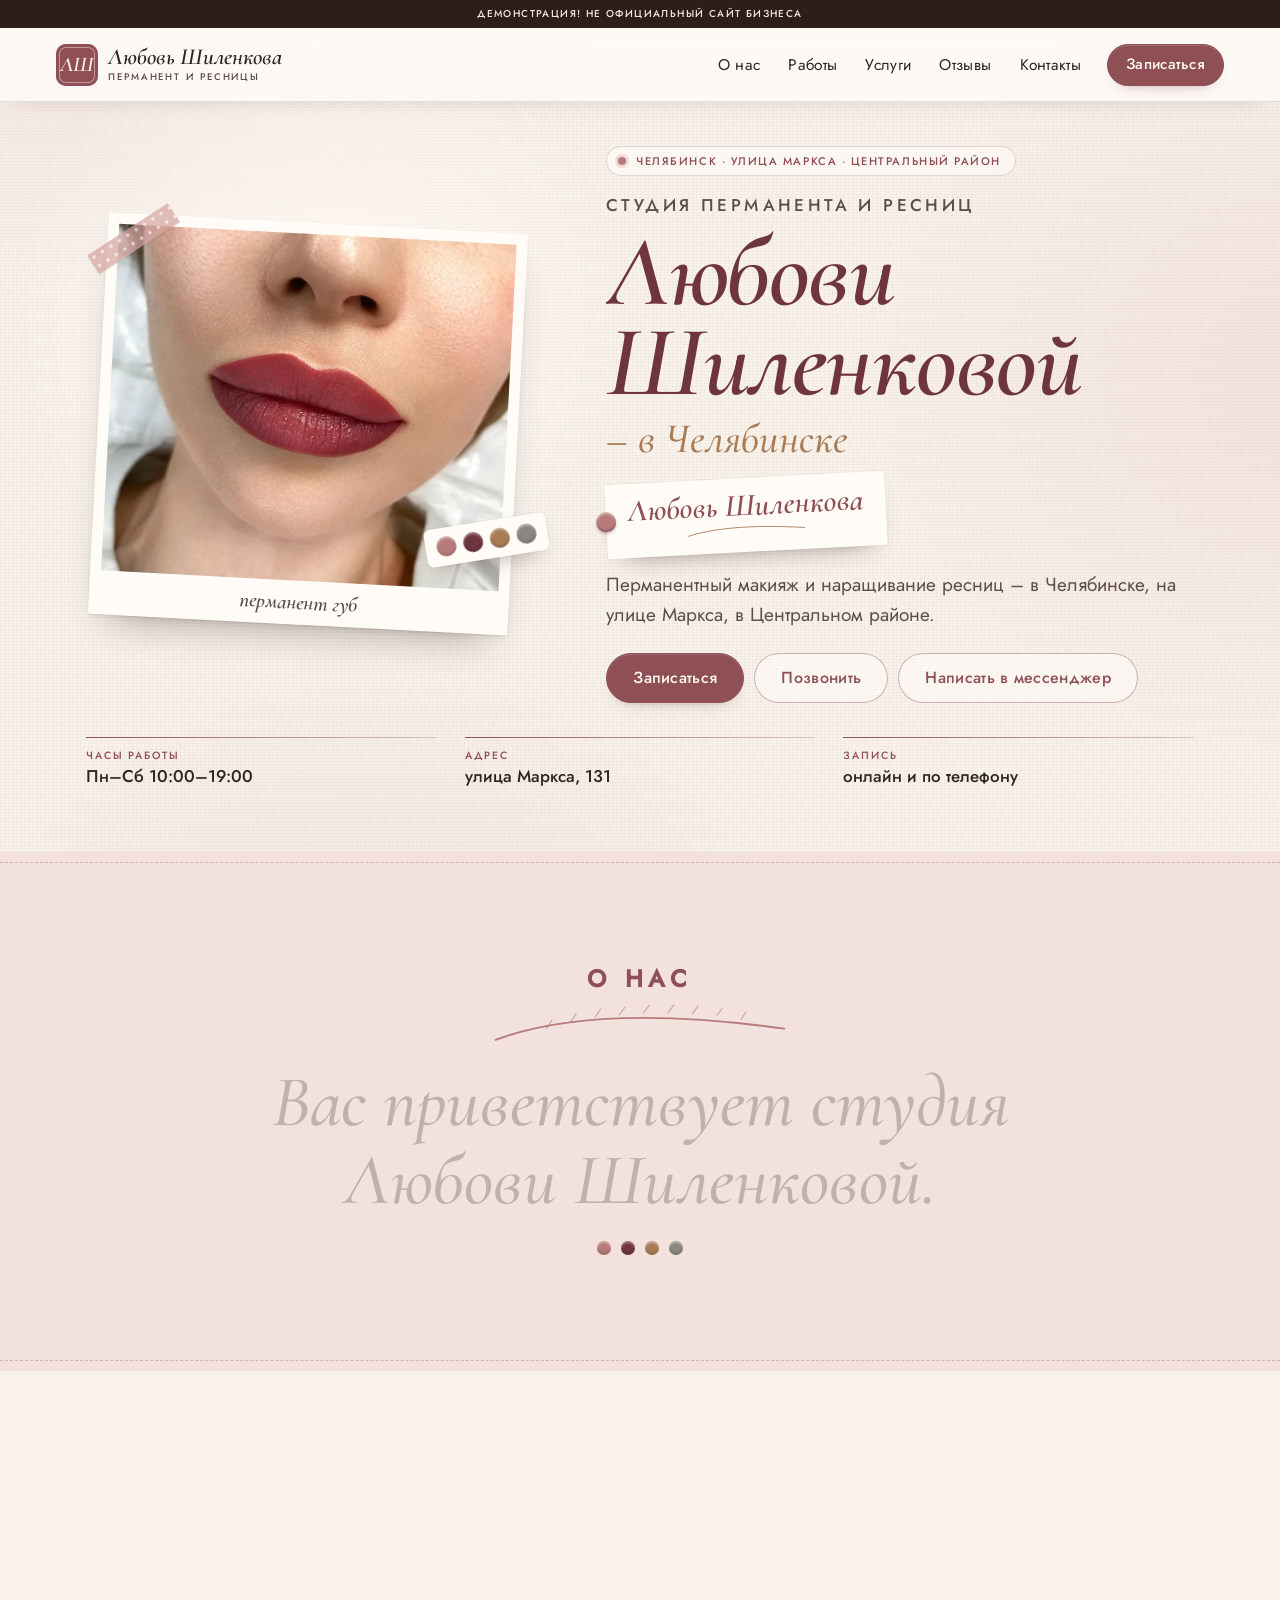
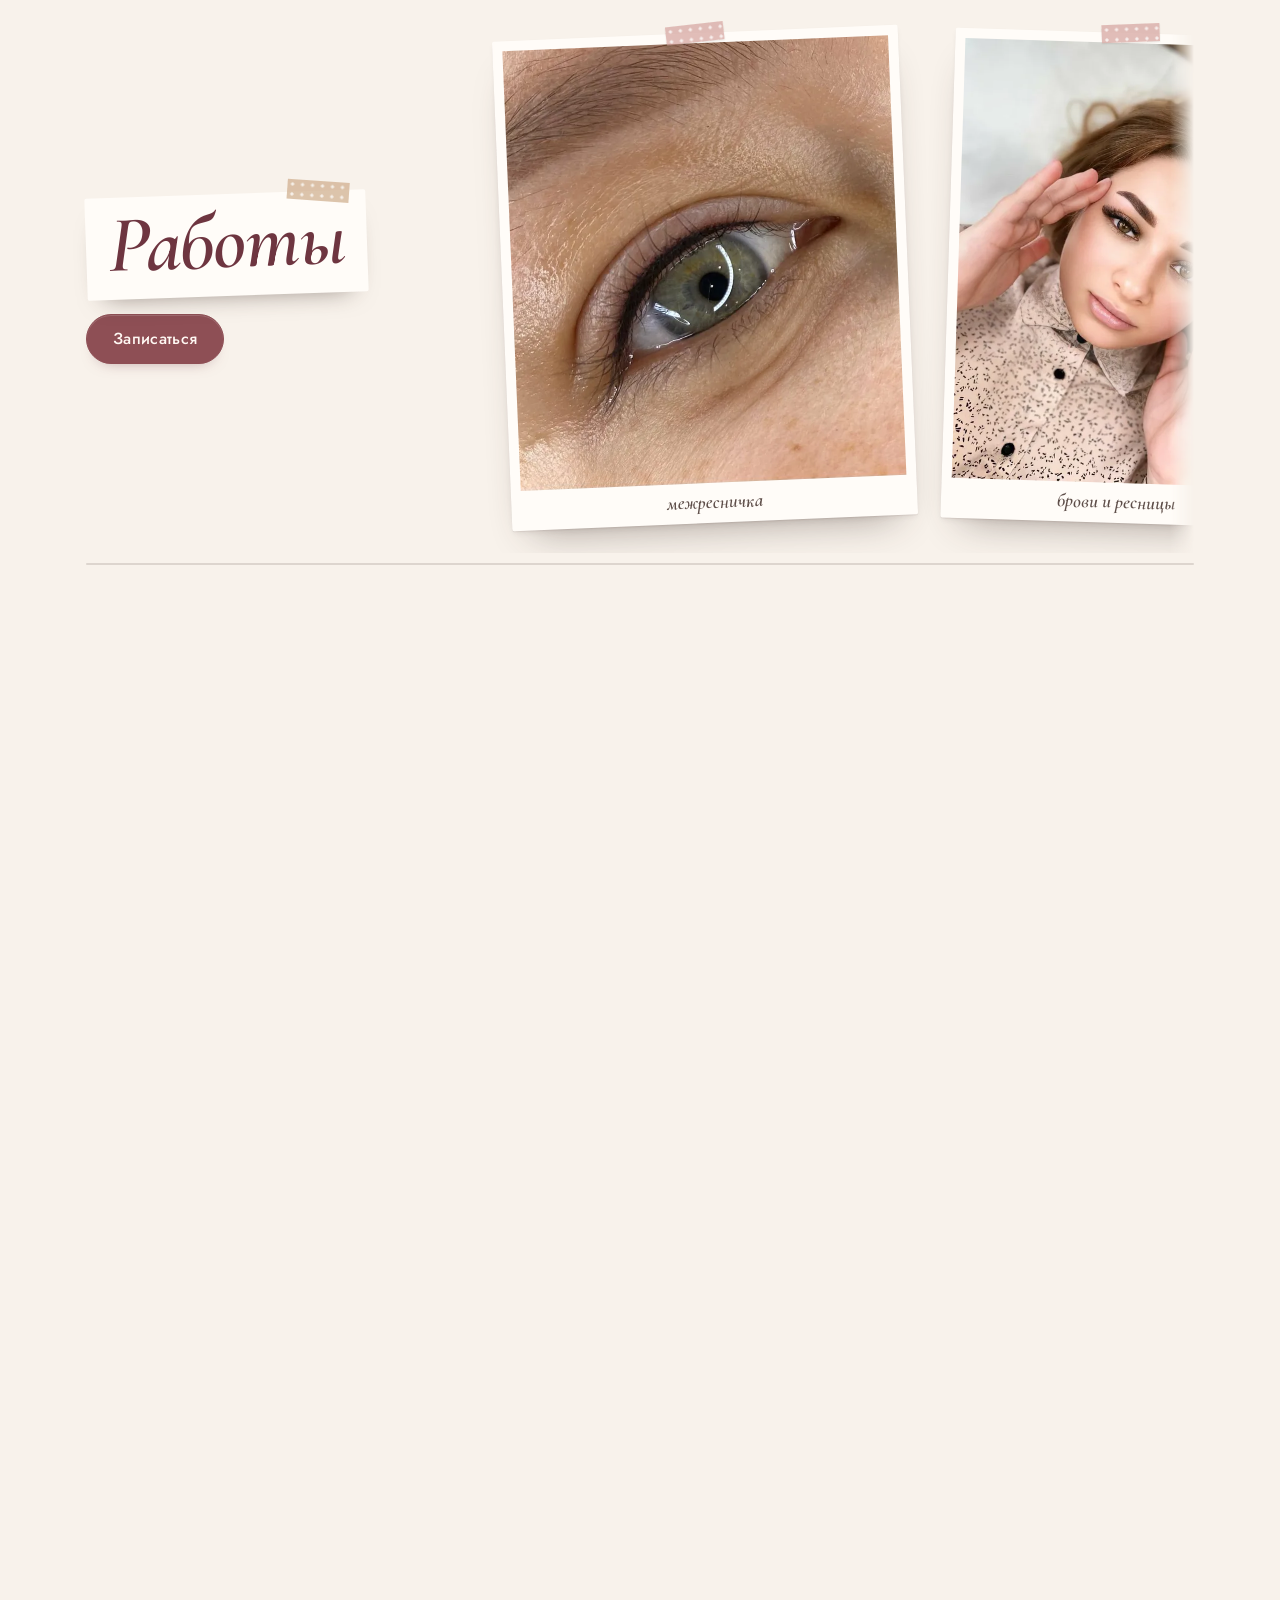
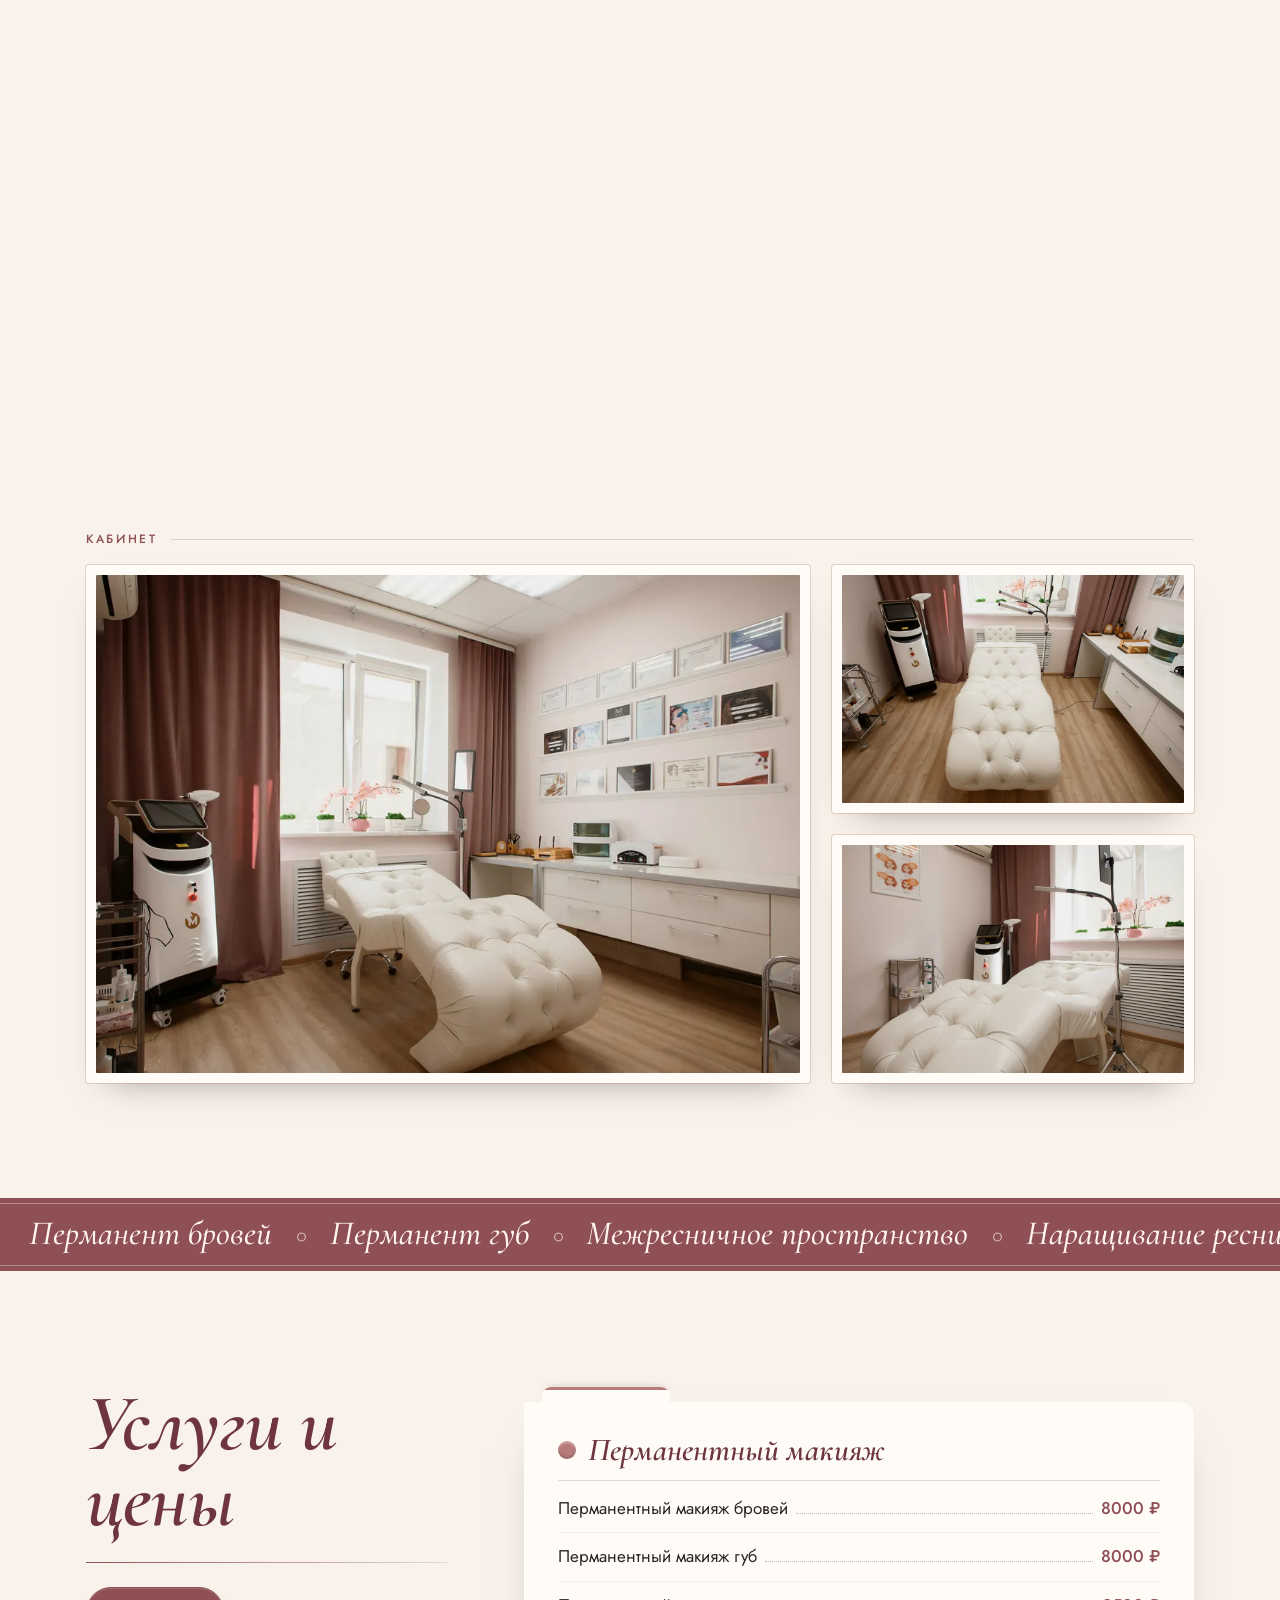
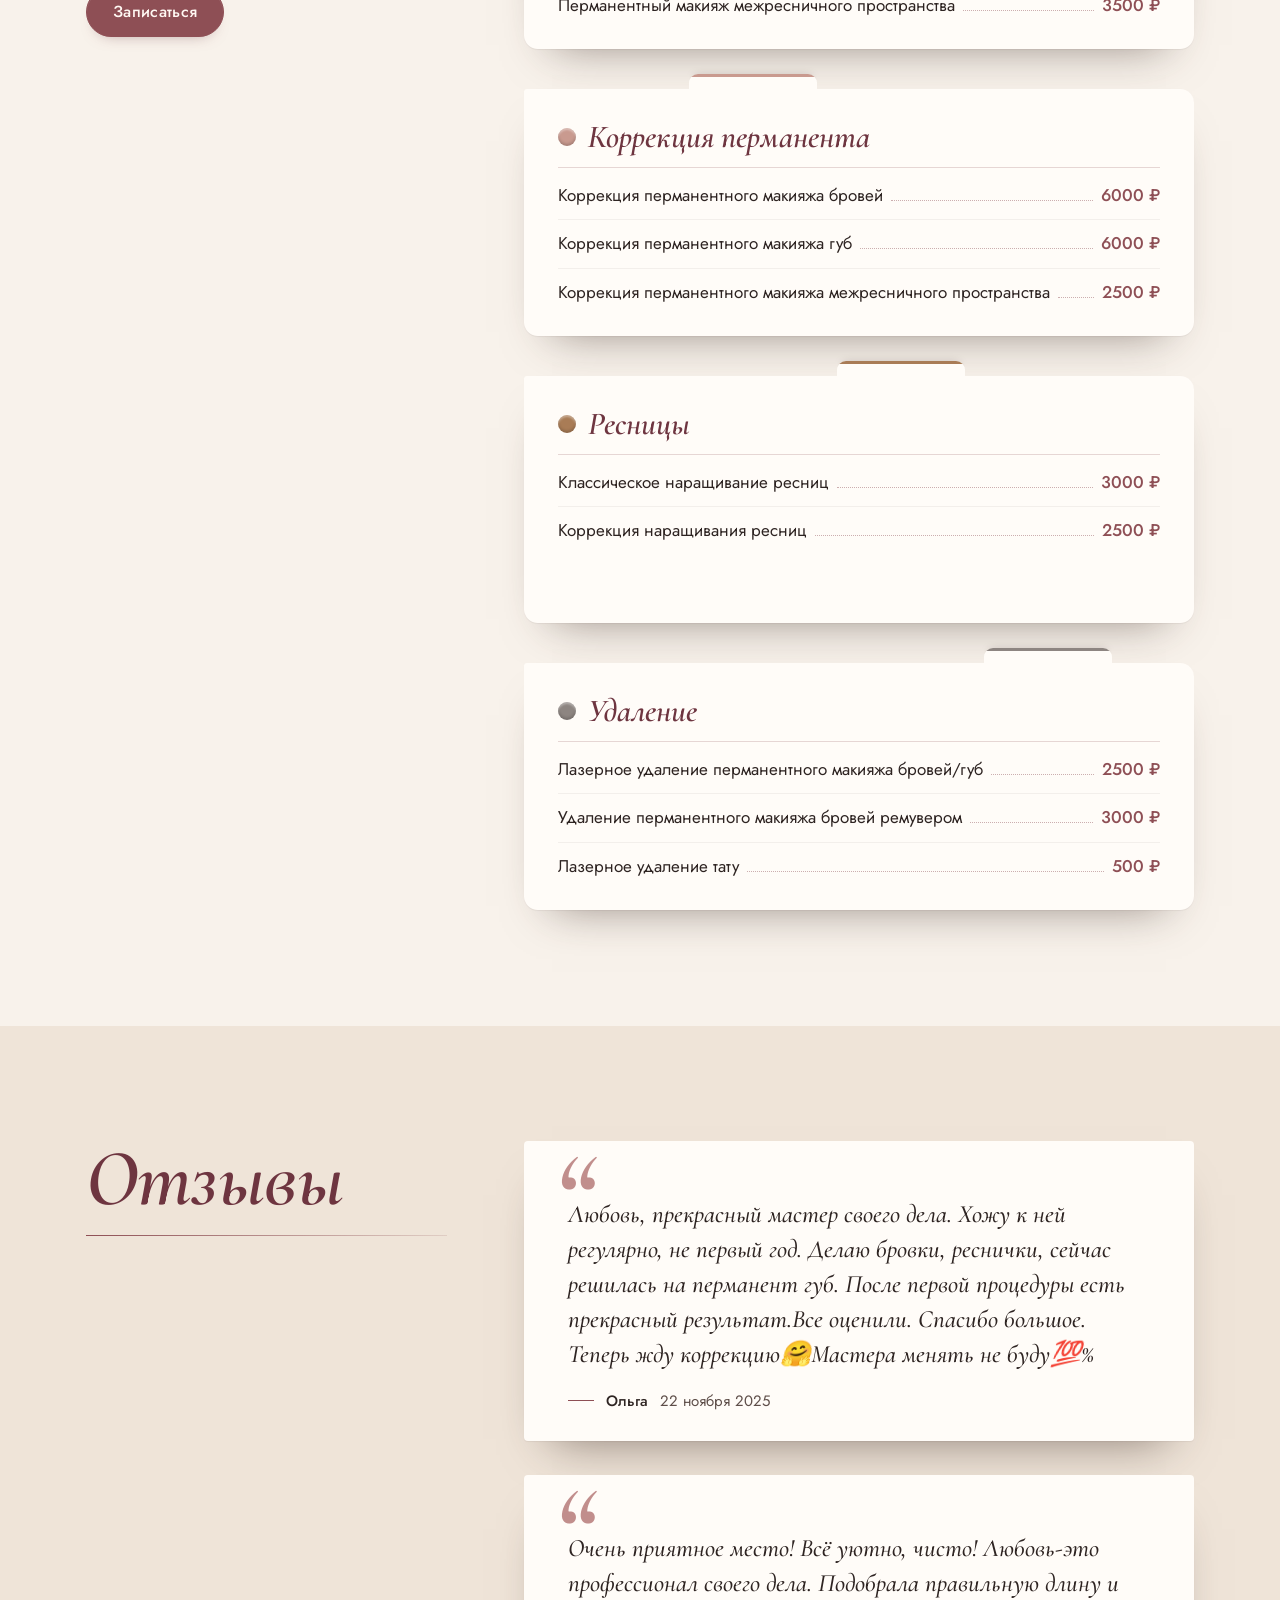
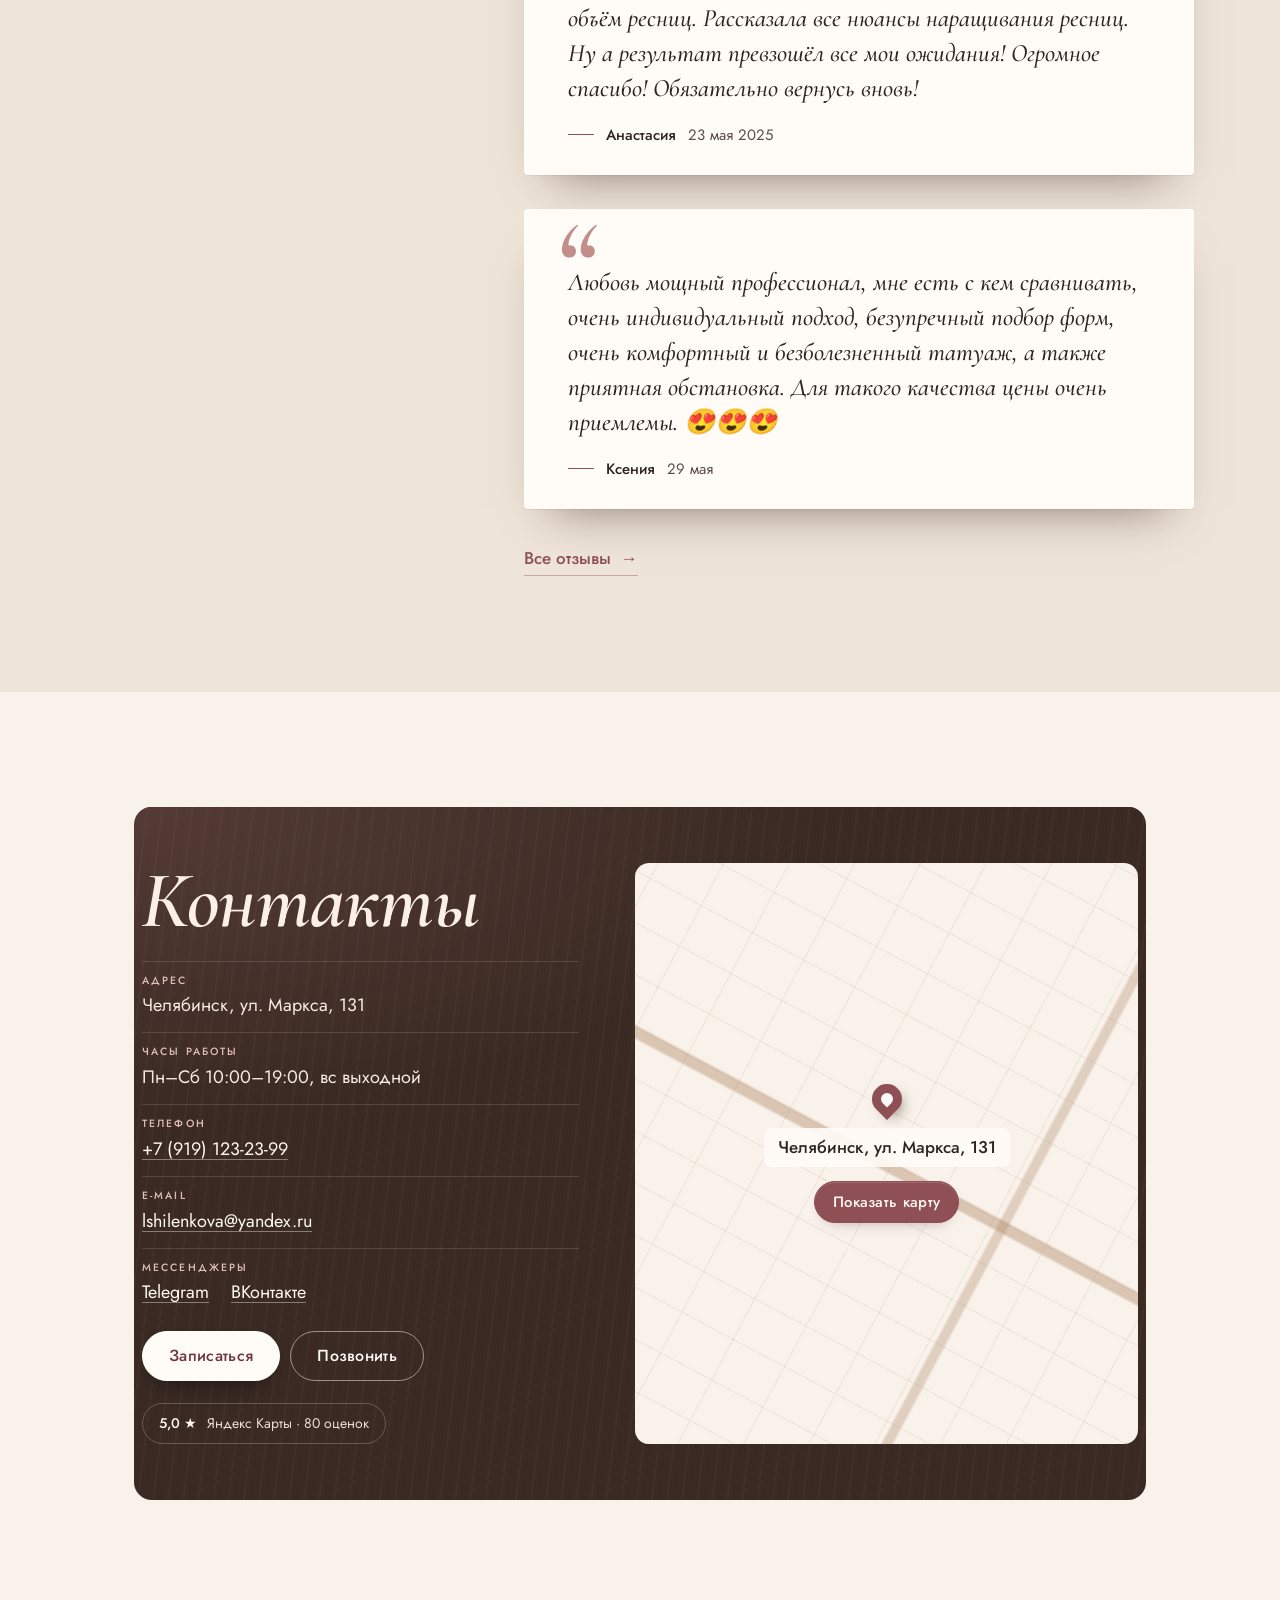
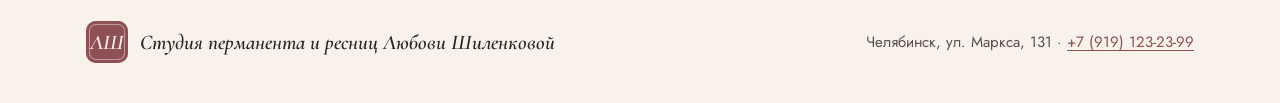
==== commit a4308c33: "Demo site" ====
--- a/index.html
+++ b/index.html
@@ -5,233 +5,229 @@
 <meta name="viewport" content="width=device-width, initial-scale=1.0">
 <meta name="robots" content="noindex, nofollow">
 <title>Студия перманента и ресниц Любови Шиленковой · Челябинск</title>
-<meta name="description" content="Студия перманента и ресниц Любови Шиленковой в Челябинске, на улице Маркса, в Центральном районе. Перманентный макияж и наращивание ресниц, запись онлайн.">
-<meta name="theme-color" content="#C9A396">
+<meta name="description" content="Студия перманента и ресниц Любови Шиленковой · перманентный макияж бровей, губ и межресничного пространства, наращивание ресниц в Челябинске, на улице Маркса.">
+<meta name="theme-color" content="#3a2a23">
 <link rel="icon" sizes="any" href="logos/favicon.ico">
 <link rel="icon" type="image/png" sizes="32x32" href="logos/favicon-32x32.png">
 <link rel="apple-touch-icon" sizes="180x180" href="logos/apple-touch-icon.png">
-<link rel="preload" href="fonts/lora-600.woff2" as="font" type="font/woff2" crossorigin>
-<link rel="preload" href="fonts/manrope-400.woff2" as="font" type="font/woff2" crossorigin>
+<link rel="preload" href="fonts/cormorant-i600.woff2" as="font" type="font/woff2" crossorigin>
+<link rel="preload" href="fonts/cormorant-i500.woff2" as="font" type="font/woff2" crossorigin>
+<link rel="preload" href="fonts/jost-400.woff2" as="font" type="font/woff2" crossorigin>
+<link rel="preload" href="fonts/jost-500.woff2" as="font" type="font/woff2" crossorigin>
 <link rel="stylesheet" href="css/fonts.css">
 <link rel="stylesheet" href="css/styles.css">
-<script>
-(function(){var q=window.matchMedia("(prefers-reduced-motion: no-preference)");if(!q.matches)return;var h=document.documentElement;h.classList.add("m-on");setTimeout(function(){if(!h.classList.contains("m-ready"))h.classList.remove("m-on");},2500);})();
-</script>
+<script>(function(h){if(window.matchMedia&&matchMedia('(prefers-reduced-motion: no-preference)').matches){h.classList.add('m-on');setTimeout(function(){if(!h.classList.contains('m-ready'))h.classList.remove('m-on')},2500)}})(document.documentElement)</script>
+<script src="js/board.js" defer></script>
 </head>
 <body>
-<div class="felt" aria-hidden="true"></div>
-<div class="spot" id="spot" aria-hidden="true"></div>
-
-<div class="chrome" id="chrome">
-  <div class="demo">
-    <p class="demo-msg">ДЕМОНСТРАЦИЯ! НЕ ОФИЦИАЛЬНЫЙ САЙТ БИЗНЕСА</p>
-    <nav class="demo-sw" aria-label="Варианты макета">
-      <span class="is-on" aria-current="page">Версия 1</span>
-      <a href="v2/">Версия 2</a>
-    </nav>
-  </div>
-  <header class="head">
-    <a class="sign" href="#top">Любовь Шиленкова</a>
-    <nav class="nav" aria-label="Разделы">
+<a class="skip" href="#main">К содержанию</a>
+<div class="linen" aria-hidden="true"></div>
+<div class="glow" aria-hidden="true"></div>
+
+<div class="top" data-top>
+  <p class="demo">ДЕМОНСТРАЦИЯ! НЕ ОФИЦИАЛЬНЫЙ САЙТ БИЗНЕСА</p>
+  <header class="bar">
+    <a class="sign" href="#top" aria-label="Студия перманента и ресниц Любови Шиленковой, в начало страницы">
+      <span class="sign__mono" aria-hidden="true">ЛШ</span>
+      <span class="sign__txt" aria-hidden="true"><i>Любовь Шиленкова</i><small>перманент и ресницы</small></span>
+    </a>
+    <nav class="nav" id="nav" aria-label="Разделы">
+      <a href="#about">О нас</a>
       <a href="#works">Работы</a>
       <a href="#services">Услуги</a>
-      <a href="#about">О нас</a>
       <a href="#reviews">Отзывы</a>
       <a href="#contacts">Контакты</a>
     </nav>
-    <a class="btn btn-head" href="https://n501850.yclients.com/" target="_blank" rel="noopener noreferrer">Записаться</a>
-    <button class="burger" type="button" id="burger" aria-expanded="false" aria-controls="menu">Меню</button>
+    <a class="btn btn--sm bar__book" href="https://n501850.yclients.com/" target="_blank" rel="noopener">Записаться</a>
+    <button class="burger" type="button" aria-expanded="false" aria-controls="nav" data-burger><span class="sr">Меню</span><i aria-hidden="true"></i></button>
   </header>
 </div>
-<div class="spacer" id="spacer" aria-hidden="true"></div>
-
-<nav class="menu" id="menu" hidden aria-label="Разделы">
-  <a href="#works">Работы</a>
-  <a href="#services">Услуги</a>
-  <a href="#about">О нас</a>
-  <a href="#reviews">Отзывы</a>
-  <a href="#contacts">Контакты</a>
-</nav>
-
-<main id="top">
-  <section class="hero" aria-label="Первый экран">
-    <article class="slip">
-      <span class="clip" aria-hidden="true"></span>
-      <p class="brow">Челябинск, улица Маркса</p>
-      <h1 data-rv="h1">
-        <span class="h1-a">
-          <span class="w"><span class="wi" style="--g:0">Студия</span></span>
-          <span class="w"><span class="wi" style="--g:0">перманента</span></span>
-          <span class="w"><span class="wi" style="--g:1">и</span></span>
-          <span class="w"><span class="wi" style="--g:1">ресниц</span></span>
-        </span>
-        <span class="h1-b">
-          <span class="w"><span class="wi" style="--g:2">Любови</span></span>
-          <span class="w"><span class="wi" style="--g:2">Шиленковой</span></span>
-        </span>
-        <span class="h1-c">
-          <span class="w"><span class="wi" style="--g:3">– в</span></span>
-          <span class="w"><span class="wi" style="--g:3">Челябинске</span></span>
-        </span>
-      </h1>
-      <p class="note" data-rv>Любовь Шиленкова</p>
-      <p class="lead" data-light>Перманентный макияж и наращивание ресниц – в Челябинске, на улице Маркса, в Центральном районе.</p>
-      <a class="btn btn-main" href="https://n501850.yclients.com/" target="_blank" rel="noopener noreferrer">Записаться</a>
-      <figure class="polaroid" data-pin data-tilt>
-        <span class="tape" aria-hidden="true"></span>
-        <img src="img/work-lips.webp" width="1280" height="1116" alt="Перманентный макияж губ" fetchpriority="high">
-      </figure>
-      <ul class="facts">
-        <li>Челябинск, Центральный район</li>
-        <li>Пн–Сб 10:00–19:00</li>
-        <li>Запись онлайн</li>
-      </ul>
-    </article>
-  </section>
-
-  <section class="works" id="works">
-    <div class="works-pin">
-      <div class="gal-side">
-        <h2 data-rv="h2"><span class="w"><span class="wi">Работы</span></span></h2>
-        <p class="gal-note">Перманентный макияж и наращивание ресниц.</p>
-        <a class="btn" href="https://n501850.yclients.com/" target="_blank" rel="noopener noreferrer">Записаться</a>
-      </div>
-      <div class="lane-wrap">
-        <div class="gal-lane" id="gal-lane">
-          <figure class="shot" data-curtain data-tilt><img src="img/work-lips.webp" width="1280" height="1116" alt="Перманентный макияж губ"><figcaption>Перманентный макияж губ</figcaption></figure>
-          <figure class="shot" data-curtain data-tilt><img src="img/work-eyeliner.webp" width="1123" height="1280" alt="Перманентный макияж межресничного пространства"><figcaption>Межресничный перманент</figcaption></figure>
-          <figure class="shot" data-curtain data-tilt><img src="img/work-face.webp" width="1029" height="1200" alt="Перманентный макияж губ и бровей"><figcaption>Губы и брови</figcaption></figure>
-          <figure class="shot" data-curtain data-tilt><img src="img/work-brows-lashes.webp" width="900" height="1200" alt="Брови и наращивание ресниц"><figcaption>Брови и ресницы</figcaption></figure>
-          <figure class="shot" data-curtain data-tilt><img src="img/work-brows-ba.webp" width="1280" height="1280" alt="Брови до и после перманентного макияжа"><figcaption>Брови до и после</figcaption></figure>
-          <figure class="shot" data-curtain data-tilt><img src="img/work-lashes.webp" width="690" height="875" alt="Классическое наращивание ресниц"><figcaption>Классическое наращивание</figcaption></figure>
-        </div>
-        <div class="gal-progress" id="gal-progress" aria-hidden="true"></div>
-      </div>
-    </div>
-    <div class="gal-grid">
-      <figure class="shot" data-curtain data-rv data-d style="--i:0"><img src="img/work-lips.webp" width="1280" height="1116" alt="Перманентный макияж губ" loading="lazy"><figcaption>Перманентный макияж губ</figcaption></figure>
-      <figure class="shot" data-curtain data-rv data-d style="--i:1"><img src="img/work-eyeliner.webp" width="1123" height="1280" alt="Перманентный макияж межресничного пространства" loading="lazy"><figcaption>Межресничный перманент</figcaption></figure>
-      <figure class="shot" data-curtain data-rv data-d style="--i:2"><img src="img/work-face.webp" width="1029" height="1200" alt="Перманентный макияж губ и бровей" loading="lazy"><figcaption>Губы и брови</figcaption></figure>
-      <figure class="shot" data-curtain data-rv data-d style="--i:3"><img src="img/work-brows-lashes.webp" width="900" height="1200" alt="Брови и наращивание ресниц" loading="lazy"><figcaption>Брови и ресницы</figcaption></figure>
-      <figure class="shot" data-curtain data-rv data-d style="--i:4"><img src="img/work-brows-ba.webp" width="1280" height="1280" alt="Брови до и после перманентного макияжа" loading="lazy"><figcaption>Брови до и после</figcaption></figure>
-      <figure class="shot" data-curtain data-rv data-d style="--i:5"><img src="img/work-lashes.webp" width="690" height="875" alt="Классическое наращивание ресниц" loading="lazy"><figcaption>Классическое наращивание</figcaption></figure>
-    </div>
-    <div class="shelf">
-      <h3 data-rv="h2"><span class="w"><span class="wi">Кабинет</span></span></h3>
-      <div class="shelf-row">
-        <figure class="plate" data-curtain data-rv data-d style="--i:0"><img src="img/int-wide.webp" width="1280" height="853" alt="Кабинет студии, общий план" loading="lazy"></figure>
-        <figure class="plate" data-curtain data-rv data-d style="--i:1"><img src="img/int-couch.webp" width="1280" height="853" alt="Кабинет студии, кушетка" loading="lazy"></figure>
-        <figure class="plate" data-curtain data-rv data-d style="--i:2"><img src="img/int-window.webp" width="1280" height="853" alt="Кабинет студии у окна" loading="lazy"></figure>
-      </div>
-    </div>
-  </section>
-
-  <div class="ticker" aria-hidden="true">
-    <div class="ticker-track">
-      <span>Перманентный макияж бровей</span><span>·</span>
-      <span>Перманентный макияж губ</span><span>·</span>
-      <span>Межресничный перманент</span><span>·</span>
-      <span>Наращивание ресниц</span><span>·</span>
-      <span>Коррекция</span><span>·</span>
-      <span>Перманентный макияж бровей</span><span>·</span>
-      <span>Перманентный макияж губ</span><span>·</span>
-      <span>Межресничный перманент</span><span>·</span>
-      <span>Наращивание ресниц</span><span>·</span>
-      <span>Коррекция</span><span>·</span>
-    </div>
-  </div>
-
-  <section class="services" id="services">
-    <h2 data-rv="h2"><span class="w"><span class="wi">Услуги</span></span></h2>
-    <div class="svc-stack">
-      <article class="svc-card">
-        <h3>Перманентный макияж</h3>
-        <ul>
-          <li><span class="nm">Перманентный макияж бровей</span><span class="pr">8000 ₽</span></li>
-          <li><span class="nm">Коррекция перманентного макияжа бровей</span><span class="pr">6000 ₽</span></li>
-          <li><span class="nm">Перманентный макияж губ</span><span class="pr">8000 ₽</span></li>
-          <li><span class="nm">Коррекция перманентного макияжа губ</span><span class="pr">6000 ₽</span></li>
-          <li><span class="nm">Перманентный макияж межресничного пространства</span><span class="pr">3500 ₽</span></li>
-          <li><span class="nm">Коррекция перманентного макияжа межресничного пространства</span><span class="pr">2500 ₽</span></li>
-        </ul>
+<div class="top-sp" aria-hidden="true"></div>
+
+<main id="main">
+
+<section class="hero" id="top" aria-labelledby="h1">
+  <div class="wrap hero__in">
+    <div class="hero__txt">
+      <p class="brow"><span class="dot" aria-hidden="true"></span><span>Челябинск · улица Маркса<span class="brow__x"> · Центральный район</span></span></p>
+      <h1 id="h1" data-rv="w" data-hero="0"><span class="h1a">Студия перманента и&nbsp;ресниц</span> <span class="h1b">Любови Шиленковой</span> <span class="h1c">– в&nbsp;Челябинске</span></h1>
+      <p class="note" data-rv="note" data-hero="400"><span>Любовь Шиленкова</span><svg class="note__arc" viewBox="0 0 220 22" aria-hidden="true" focusable="false"><path d="M3 17C46 5 118 1 216 12"/></svg></p>
+      <p class="lead">Перманентный макияж и наращивание ресниц – в&nbsp;Челябинске, на улице Маркса, в&nbsp;Центральном районе.</p>
+      <div class="cta">
+        <a class="btn" href="https://n501850.yclients.com/" target="_blank" rel="noopener">Записаться</a>
+        <a class="btn btn--line" href="tel:+79191232399">Позвонить</a>
+        <a class="btn btn--line" href="https://t.me/+79191232399" target="_blank" rel="noopener">Написать в мессенджер</a>
+      </div>
+    </div>
+    <figure class="hero__pic">
+      <div class="chips" aria-hidden="true" data-rv="pin" data-hero="400" style="--rot:-9deg"><i></i><i></i><i></i><i></i></div>
+      <div class="tilt" data-tilt>
+        <div class="pol pol--hero" data-rv="pin" data-hero="300" style="--rot:3deg">
+          <img src="img/work-lips.webp" width="820" height="715" alt="Перманентный макияж губ, крупный план" fetchpriority="high">
+          <span class="pol__cap" aria-hidden="true">перманент губ</span>
+        </div>
+      </div>
+    </figure>
+    <ul class="facts">
+      <li><span class="ln" data-rv="line" data-hero="100"></span><small>Часы работы</small>Пн–Сб 10:00–19:00</li>
+      <li><span class="ln" data-rv="line" data-hero="200"></span><small>Адрес</small>улица Маркса, 131</li>
+      <li><span class="ln" data-rv="line" data-hero="300"></span><small>Запись</small>онлайн и по телефону</li>
+    </ul>
+  </div>
+</section>
+
+<section class="sec about" id="about" aria-labelledby="about-h">
+  <div class="wrap about__in">
+    <h2 class="h2 about__h" id="about-h" data-rv="w">О нас</h2>
+    <svg class="arc" viewBox="0 0 320 40" aria-hidden="true" focusable="false" data-rv="arc"><path d="M6 34C70 10 170 2 314 22"/><path class="arc__hair" d="M60 22l6-9M86 15l6-9M112 10l6-9M138 7l6-8M164 5l6-8M190 5l6-8M216 6l6-8M242 8l6-8M268 12l5-8"/></svg>
+    <p class="greet" data-light>Вас приветствует студия Любови Шиленковой.</p>
+    <div class="chips chips--row" aria-hidden="true"><i></i><i></i><i></i><i></i></div>
+  </div>
+</section>
+
+<section class="works" id="works" aria-labelledby="works-h">
+  <div class="lane" data-lane="1.6">
+    <div class="lane__pin">
+      <div class="wrap lane__grid">
+        <div class="works__note">
+          <h2 class="h2 slip" id="works-h" data-rv="w">Работы</h2>
+          <a class="btn" href="https://n501850.yclients.com/" target="_blank" rel="noopener" data-rv="up">Записаться</a>
+        </div>
+        <div class="lane__view">
+          <ul class="lane__track" data-stagger>
+            <li><figure class="pol" data-rv="pin" style="--rot:-2.4deg"><img src="img/work-eyeliner.webp" width="667" height="760" loading="lazy" alt="Перманентный макияж межресничного пространства, крупный план глаза"><figcaption class="pol__cap">межресничка</figcaption></figure></li>
+            <li><figure class="pol" data-rv="pin" style="--rot:1.8deg"><img src="img/work-brows-lashes.webp" width="540" height="720" loading="lazy" alt="Брови и наращенные ресницы, портрет модели"><figcaption class="pol__cap">брови и ресницы</figcaption></figure></li>
+            <li class="wide"><figure class="pol" data-rv="pin" style="--rot:-1.4deg"><img src="img/work-brows-before-after.webp" width="860" height="860" loading="lazy" alt="Перманентный макияж бровей: до и после, два портрета рядом"><figcaption class="pol__cap">брови: до и после</figcaption></figure></li>
+            <li><figure class="pol" data-rv="pin" style="--rot:2.6deg"><img src="img/work-lashes.webp" width="544" height="690" loading="lazy" alt="Классическое наращивание ресниц, крупный план"><figcaption class="pol__cap">наращивание ресниц</figcaption></figure></li>
+            <li><figure class="pol" data-rv="pin" style="--rot:-2deg"><img src="img/work-face.webp" width="618" height="720" loading="lazy" alt="Перманентный макияж губ и бровей, портрет"><figcaption class="pol__cap">губы и брови</figcaption></figure></li>
+          </ul>
+        </div>
+      </div>
+      <div class="wrap"><div class="lane__bar" aria-hidden="true"><i></i></div></div>
+    </div>
+  </div>
+  <div class="wrap cab">
+    <h3 class="cab__h">Кабинет</h3>
+    <ul class="cab__grid" data-stagger>
+      <li class="cab__big"><figure class="frame" data-rv="cur"><img src="img/cabinet-wide.webp" width="1000" height="666" loading="lazy" alt="Кабинет: белая кушетка, рабочий стол и стена с дипломами"></figure></li>
+      <li><figure class="frame" data-rv="cur"><img src="img/cabinet-couch.webp" width="1000" height="666" loading="lazy" alt="Кушетка и аппарат в кабинете, вид сверху"></figure></li>
+      <li><figure class="frame" data-rv="cur"><img src="img/cabinet-window.webp" width="1000" height="666" loading="lazy" alt="Кушетка у окна с розовыми шторами"></figure></li>
+    </ul>
+  </div>
+</section>
+
+<div class="run" role="presentation">
+  <div class="run__t">
+    <span><b>Перманент бровей</b><b>Перманент губ</b><b>Межресничное пространство</b><b>Наращивание ресниц</b><b>Коррекция</b></span>
+    <span aria-hidden="true"><b>Перманент бровей</b><b>Перманент губ</b><b>Межресничное пространство</b><b>Наращивание ресниц</b><b>Коррекция</b></span>
+  </div>
+</div>
+
+<section class="sec svc" id="services" aria-labelledby="svc-h">
+  <div class="wrap svc__in">
+    <div class="svc__head">
+      <h2 class="h2" id="svc-h" data-rv="w">Услуги и цены</h2>
+      <span class="rule" data-rv="line"></span>
+      <a class="btn" href="https://n501850.yclients.com/" target="_blank" rel="noopener" data-rv="up">Записаться</a>
+    </div>
+    <ul class="deck" data-equal>
+      <li class="card" style="--t:0">
+        <h3><span class="sw" style="--c:#b77b7a" aria-hidden="true"></span>Перманентный макияж</h3>
+        <ul class="price">
+          <li><span>Перманентный макияж бровей</span><b>8000 ₽</b></li>
+          <li><span>Перманентный макияж губ</span><b>8000 ₽</b></li>
+          <li><span>Перманентный макияж межресничного пространства</span><b>3500 ₽</b></li>
+        </ul>
+      </li>
+      <li class="card" style="--t:1">
+        <h3><span class="sw" style="--c:#c99a8f" aria-hidden="true"></span>Коррекция перманента</h3>
+        <ul class="price">
+          <li><span>Коррекция перманентного макияжа бровей</span><b>6000 ₽</b></li>
+          <li><span>Коррекция перманентного макияжа губ</span><b>6000 ₽</b></li>
+          <li><span>Коррекция перманентного макияжа межресничного пространства</span><b>2500 ₽</b></li>
+        </ul>
+      </li>
+      <li class="card" style="--t:2">
+        <h3><span class="sw" style="--c:#a97c56" aria-hidden="true"></span>Ресницы</h3>
+        <ul class="price">
+          <li><span>Классическое наращивание ресниц</span><b>3000 ₽</b></li>
+          <li><span>Коррекция наращивания ресниц</span><b>2500 ₽</b></li>
+        </ul>
+      </li>
+      <li class="card" style="--t:3">
+        <h3><span class="sw" style="--c:#8d8581" aria-hidden="true"></span>Удаление</h3>
+        <ul class="price">
+          <li><span>Лазерное удаление перманентного макияжа бровей/губ</span><b>2500 ₽</b></li>
+          <li><span>Удаление перманентного макияжа бровей ремувером</span><b>3000 ₽</b></li>
+          <li><span>Лазерное удаление тату</span><b>500 ₽</b></li>
+        </ul>
+      </li>
+    </ul>
+  </div>
+</section>
+
+<section class="sec rev" id="reviews" aria-labelledby="rev-h">
+  <div class="wrap rev__in">
+    <div class="rev__head">
+      <h2 class="h2" id="rev-h" data-rv="w">Отзывы</h2>
+      <span class="rule" data-rv="line"></span>
+    </div>
+    <div class="quotes" data-equal>
+      <article class="q" style="--k:0">
+        <blockquote>Любовь, прекрасный мастер своего дела. Хожу к ней регулярно, не первый год. Делаю бровки, реснички, сейчас решилась на перманент губ. После первой процедуры есть прекрасный результат.Все оценили. Спасибо большое. Теперь жду коррекцию🤗Мастера менять не буду💯%</blockquote>
+        <footer><b>Ольга</b><time datetime="2025-11-22">22 ноября 2025</time></footer>
       </article>
-      <article class="svc-card">
-        <h3>Наращивание ресниц</h3>
-        <ul>
-          <li><span class="nm">Классическое наращивание ресниц</span><span class="pr">3000 ₽</span></li>
-          <li><span class="nm">Коррекция наращивания ресниц</span><span class="pr">2500 ₽</span></li>
-        </ul>
+      <article class="q" style="--k:1">
+        <blockquote>Очень приятное место! Всё уютно, чисто! Любовь-это профессионал своего дела. Подобрала правильную длину и объём ресниц. Рассказала все нюансы наращивания ресниц. Ну а результат превзошёл все мои ожидания! Огромное спасибо! Обязательно вернусь вновь!</blockquote>
+        <footer><b>Анастасия</b><time datetime="2025-05-23">23 мая 2025</time></footer>
       </article>
-      <article class="svc-card">
-        <h3>Удаление</h3>
-        <ul>
-          <li><span class="nm">Лазерное удаление перманентного макияжа бровей/губ</span><span class="pr">2500 ₽</span></li>
-          <li><span class="nm">Лазерное удаление тату</span><span class="pr">500 ₽</span></li>
-          <li><span class="nm">Удаление перманентного макияжа бровей ремувером</span><span class="pr">3000 ₽</span></li>
-        </ul>
+      <article class="q" style="--k:2">
+        <blockquote>Любовь мощный профессионал, мне есть с кем сравнивать, очень индивидуальный подход, безупречный подбор форм, очень комфортный и безболезненный татуаж, а также приятная обстановка. Для такого качества цены очень приемлемы. 😍😍😍</blockquote>
+        <footer><b>Ксения</b><span>29 мая</span></footer>
       </article>
     </div>
-  </section>
-
-  <section class="about" id="about">
-    <div class="line" data-line></div>
-    <h2 data-rv="h2"><span class="w"><span class="wi">О</span></span> <span class="w"><span class="wi" style="--g:1">нас</span></span></h2>
-    <p data-rv>Вас приветствует студия Любови Шиленковой.</p>
-  </section>
-
-  <section class="reviews" id="reviews">
-    <div class="reviews-inner">
-      <h2 data-rv="h2"><span class="w"><span class="wi">Отзывы</span></span></h2>
-      <div class="rev-stack">
-        <article class="rev-card">
-          <blockquote>Любовь мощный профессионал, мне есть с кем сравнивать, очень индивидуальный подход, безупречный подбор форм, очень комфортный и безболезненный татуаж, а также приятная обстановка. Для такого качества цены очень приемлемы. 😍😍😍</blockquote>
-          <footer>Ксения · 29 мая</footer>
-        </article>
-        <article class="rev-card">
-          <blockquote>Очень приятное место! Всё уютно, чисто! Любовь-это профессионал своего дела. Подобрала правильную длину и объём ресниц. Рассказала все нюансы наращивания ресниц. Ну а результат превзошёл все мои ожидания! Огромное спасибо! Обязательно вернусь вновь!</blockquote>
-          <footer>Анастасия · 23 мая 2025</footer>
-        </article>
-        <article class="rev-card">
-          <blockquote>Любовь - большой профессионал в бьюти - направлении, я впечатлена не только результатом работы, но и подходом к клиенту, чувствуется философия мастера индивидуальный подход с учетом вашего типажа, что позволяет не получить в итоге шаьлонный трендлвый эффект, Любовь подчеркивает натурально ваши природные данные) Эффект носки дпде не чувсивуется, мон сперва показалось, что мне ничего не сделали, но посмотрев в зеркала, была очень удивлена. Желаю больших успехов мастеру и процветания студии 🙌🏻</blockquote>
-          <footer>Камила · 8 августа 2025</footer>
-        </article>
-        <article class="rev-card">
-          <blockquote>Любовь, прекрасный мастер своего дела. Хожу к ней регулярно, не первый год. Делаю бровки, реснички, сейчас решилась на перманент губ. После первой процедуры есть прекрасный результат.Все оценили. Спасибо большое. Теперь жду коррекцию🤗Мастера менять не буду💯%</blockquote>
-          <footer>Ольга · 22 ноября 2025</footer>
-        </article>
-      </div>
-      <a class="rev-all" href="https://yandex.ru/maps/org/31362905163/reviews/" target="_blank" rel="noopener noreferrer">Все отзывы</a>
-    </div>
-  </section>
-
-  <section class="contacts" id="contacts" data-tone="dark">
-    <h2 data-rv="h2"><span class="w"><span class="wi">Контакты</span></span></h2>
-    <div class="nap">
-      <p>Челябинск, ул. Маркса, 131</p>
-      <p>Пн–Сб 10:00–19:00, вс выходной</p>
-      <p><a href="tel:+79191232399">+7 (919) 123-23-99</a></p>
-      <p><a href="mailto:lshilenkova@yandex.ru">lshilenkova@yandex.ru</a></p>
-    </div>
-    <p class="badge">Оценка на картах 5,0 · 80 оценок</p>
-    <div class="msg">
-      <a class="btn btn-on-dark" href="https://n501850.yclients.com/" target="_blank" rel="noopener noreferrer">Записаться</a>
-      <a class="btn btn-ghost-dark" href="tel:+79191232399">Позвонить</a>
-      <a class="btn btn-ghost-dark" href="https://t.me/+79191232399" target="_blank" rel="noopener noreferrer">Написать в мессенджер</a>
-      <a class="btn btn-ghost-dark" href="https://vk.ru/shilenkovabeauty" target="_blank" rel="noopener noreferrer">ВКонтакте</a>
-    </div>
-    <div class="map" id="map" data-src="https://yandex.ru/map-widget/v1/?ol=biz&amp;oid=31362905163&amp;z=16&amp;lang=ru_RU">
-      <div class="ph">
-        <p>Челябинск, ул. Маркса, 131</p>
-        <button class="btn btn-on-dark" type="button" id="map-btn">Показать карту</button>
-      </div>
-    </div>
-  </section>
+    <p class="rev__all"><a href="https://yandex.ru/maps/org/31362905163/reviews/" target="_blank" rel="noopener">Все отзывы</a></p>
+  </div>
+</section>
+
+<section class="con" id="contacts" aria-labelledby="con-h">
+  <div class="wrap">
+    <div class="oak" data-panel>
+      <div class="con__in">
+        <div class="con__info">
+          <h2 class="h2" id="con-h" data-rv="w">Контакты</h2>
+          <dl class="con__dl">
+            <div><dt>Адрес</dt><dd><address>Челябинск, ул. Маркса, 131</address></dd></div>
+            <div><dt>Часы работы</dt><dd>Пн–Сб 10:00–19:00, вс выходной</dd></div>
+            <div><dt>Телефон</dt><dd><a href="tel:+79191232399">+7 (919) 123-23-99</a></dd></div>
+            <div><dt>E-mail</dt><dd><a href="mailto:lshilenkova@yandex.ru">lshilenkova@yandex.ru</a></dd></div>
+            <div><dt>Мессенджеры</dt><dd class="con__msg"><a href="https://t.me/+79191232399" target="_blank" rel="noopener">Telegram</a><a href="https://vk.ru/shilenkovabeauty" target="_blank" rel="noopener">ВКонтакте</a></dd></div>
+          </dl>
+          <div class="cta">
+            <a class="btn btn--cream" href="https://n501850.yclients.com/" target="_blank" rel="noopener">Записаться</a>
+            <a class="btn btn--ghost" href="tel:+79191232399">Позвонить</a>
+          </div>
+          <p class="badge"><b>5,0&nbsp;★</b><span>Яндекс Карты · 80 оценок</span></p>
+        </div>
+        <div class="map" data-map="https://yandex.ru/map-widget/v1/?oid=31362905163&amp;ol=biz&amp;z=17" data-title="Студия на карте">
+          <div class="map__ph">
+            <span class="map__pin" aria-hidden="true"></span>
+            <p>Челябинск, ул. Маркса, 131</p>
+            <button class="btn btn--sm" type="button">Показать карту</button>
+          </div>
+        </div>
+      </div>
+    </div>
+  </div>
+</section>
+
 </main>
 
-<footer class="page-end">
-  <p>Студия перманента и ресниц Любови Шиленковой · Челябинск</p>
+<footer class="ft">
+  <div class="wrap ft__in">
+    <p class="ft__name"><span class="sign__mono" aria-hidden="true">ЛШ</span><span>Студия перманента и&nbsp;ресниц Любови Шиленковой</span></p>
+    <p>Челябинск, ул. Маркса, 131 · <a href="tel:+79191232399">+7 (919) 123-23-99</a></p>
+  </div>
 </footer>
-
-<script src="js/engine.js"></script>
 </body>
 </html>
--- a/css/fonts.css
+++ b/css/fonts.css
@@ -1,28 +1,4 @@
-@font-face {
-  font-family: "Lora";
-  src: url("../fonts/lora-600.woff2") format("woff2");
-  font-weight: 600;
-  font-style: normal;
-  font-display: swap;
-}
-@font-face {
-  font-family: "Lora";
-  src: url("../fonts/lora-italic-500.woff2") format("woff2");
-  font-weight: 500;
-  font-style: italic;
-  font-display: swap;
-}
-@font-face {
-  font-family: "Manrope";
-  src: url("../fonts/manrope-400.woff2") format("woff2");
-  font-weight: 400;
-  font-style: normal;
-  font-display: swap;
-}
-@font-face {
-  font-family: "Manrope";
-  src: url("../fonts/manrope-600.woff2") format("woff2");
-  font-weight: 600;
-  font-style: normal;
-  font-display: swap;
-}
+@font-face{font-family:"Cormorant Garamond";font-style:italic;font-weight:500;font-display:swap;src:url(../fonts/cormorant-i500.woff2) format("woff2")}
+@font-face{font-family:"Cormorant Garamond";font-style:italic;font-weight:600;font-display:swap;src:url(../fonts/cormorant-i600.woff2) format("woff2")}
+@font-face{font-family:"Jost";font-style:normal;font-weight:400;font-display:swap;src:url(../fonts/jost-400.woff2) format("woff2")}
+@font-face{font-family:"Jost";font-style:normal;font-weight:500;font-display:swap;src:url(../fonts/jost-500.woff2) format("woff2")}
--- a/css/styles.css
+++ b/css/styles.css
@@ -1,662 +1,347 @@
-/* T3 Board - felt pin-board + appointment slip */
-:root {
-  --c-felt: #c9a396;
-  --c-felt-2: #b48b7e;
-  --c-ink: #2a1c19;
-  --c-muted: #5c433c;
-  --c-rose: #7a3f40;
-  --c-rose-deep: #5c2e2f;
-  --c-slip: #f6efe7;
-  --c-line: #cbb0a4;
-  --c-oak: #2a211c;
-  --c-on-dark: #f4ebe4;
-  --c-tape: #e8d3b0;
-  --top-h: 96px;
-  --ease: cubic-bezier(.16, 1, .3, 1);
-  --fx: 0px;
-}
-*, *::before, *::after { box-sizing: border-box; }
-html, body { overflow-x: clip; }
-body {
-  margin: 0;
-  font-family: "Manrope", "Segoe UI", sans-serif;
-  color: var(--c-ink);
-  background: var(--c-felt);
-  line-height: 1.5;
-  min-height: 100svh;
-}
-img { max-width: 100%; height: auto; display: block; }
-a { color: inherit; }
-button { font: inherit; color: inherit; }
-h1, h2, h3 { font-family: "Lora", Georgia, serif; font-weight: 600; line-height: 1.15; margin: 0; }
-p, ul, figure, blockquote { margin: 0; }
-
-.felt {
-  position: fixed;
-  inset: 0;
-  z-index: 0;
-  height: 100lvh;
-  pointer-events: none;
-  background:
-    repeating-linear-gradient(82deg, rgba(80, 32, 28, .05) 0 1px, transparent 1px 5px),
-    repeating-linear-gradient(-14deg, rgba(90, 40, 32, .04) 0 1px, transparent 1px 3px),
-    radial-gradient(ellipse at 50% 0%, #e0c4b8 0%, #c9a396 45%, #b1897c 100%);
-}
-.felt::after {
-  content: "";
-  position: absolute;
-  inset: 0;
-  opacity: .28;
-  background-image: url("data:image/svg+xml;utf8,<svg xmlns='http://www.w3.org/2000/svg' width='70' height='70'><filter id='n'><feTurbulence type='fractalNoise' baseFrequency='1.1' numOctaves='3' stitchTiles='stitch'/><feColorMatrix values='0 0 0 0 0.5  0 0 0 0 0.25  0 0 0 0 0.2  0 0 0 .22 0'/></filter><rect width='100%' height='100%' filter='url(%23n)'/></svg>");
-}
-.spot {
-  display: none;
-  position: fixed;
-  z-index: 1;
-  width: 50vmin;
-  height: 50vmin;
-  border-radius: 50%;
-  pointer-events: none;
-  background: radial-gradient(circle, rgba(255, 244, 236, .45) 0%, rgba(255, 244, 236, 0) 70%);
-  translate: -50% -50%;
-}
-@media (hover: hover) and (pointer: fine) {
-  .spot { display: block; }
-}
-
-.chrome {
-  position: fixed;
-  top: 0; left: 0; right: 0;
-  z-index: 40;
-  background: #ebd6cd;
-}
-@media (min-width: 700px) {
-  .chrome {
-    background: color-mix(in srgb, #ebd6cd 92%, transparent);
-    backdrop-filter: blur(10px);
-  }
-}
-.demo {
-  display: flex;
-  align-items: center;
-  justify-content: space-between;
-  gap: 8px;
-  min-height: 32px;
-  padding: 3px 12px;
-  background: var(--c-rose-deep);
-  color: var(--c-on-dark);
-  font-size: 9px;
-  letter-spacing: .05em;
-  text-transform: uppercase;
-  line-height: 1.2;
-}
-.demo-msg { flex: 1 1 auto; }
-.demo-sw { display: flex; gap: 6px; flex: 0 0 auto; }
-.demo-sw a, .demo-sw span {
-  padding: 2px 8px;
-  border: 1px solid rgba(244, 235, 228, .45);
-  text-decoration: none;
-  font-size: 10px;
-  letter-spacing: .04em;
-  text-transform: uppercase;
-}
-.demo-sw .is-on { background: var(--c-on-dark); color: var(--c-rose-deep); border-color: var(--c-on-dark); }
-.demo-sw a:hover, .demo-sw a:focus-visible { background: rgba(244, 235, 228, .16); }
-@media (max-width: 420px) {
-  .demo { padding: 3px 8px; gap: 6px; letter-spacing: .03em; }
-  .demo-sw a, .demo-sw span { padding: 2px 6px; }
-}
-
-.head {
-  display: flex;
-  align-items: center;
-  gap: 8px;
-  min-height: 56px;
-  padding: 6px 12px;
-  border-bottom: 1px solid color-mix(in srgb, var(--c-rose) 25%, transparent);
-}
-.sign {
-  font-family: "Lora", Georgia, serif;
-  font-weight: 600;
-  font-size: clamp(16px, 4.6vw, 22px);
-  text-decoration: none;
-  margin-right: auto;
-  white-space: nowrap;
-  min-width: 0;
-}
-.nav { display: none; gap: 16px; }
-.nav a { text-decoration: none; font-size: 14px; color: var(--c-muted); }
-.nav a:hover, .nav a:focus-visible { color: var(--c-ink); }
-.btn {
-  display: inline-flex;
-  align-items: center;
-  justify-content: center;
-  text-decoration: none;
-  background: var(--c-rose);
-  color: #fff;
-  border: 0;
-  padding: 10px 18px;
-  min-height: 44px;
-  font-weight: 600;
-  letter-spacing: .04em;
-  text-transform: uppercase;
-  font-size: 13px;
-  cursor: pointer;
-}
-.btn:hover, .btn:focus-visible { background: var(--c-rose-deep); }
-.btn-head { padding: 8px 14px; min-height: 40px; font-size: 12px; flex: 0 0 auto; }
-.btn-on-dark { background: var(--c-on-dark); color: var(--c-oak); }
-.btn-on-dark:hover, .btn-on-dark:focus-visible { background: #fff; color: var(--c-oak); }
-.btn-ghost-dark {
-  background: transparent;
-  color: var(--c-on-dark);
-  border: 1px solid var(--c-on-dark);
-}
-.btn-ghost-dark:hover, .btn-ghost-dark:focus-visible { background: var(--c-on-dark); color: var(--c-oak); }
-.burger {
-  display: inline-flex;
-  align-items: center;
-  justify-content: center;
-  min-width: 44px;
-  min-height: 40px;
-  padding: 6px 10px;
-  background: transparent;
-  border: 1px solid var(--c-ink);
-  font-size: 12px;
-  font-weight: 600;
-  letter-spacing: .08em;
-  text-transform: uppercase;
-  cursor: pointer;
-}
-.burger[aria-expanded="true"] { background: var(--c-ink); color: var(--c-slip); }
-@media (max-width: 420px) {
-  .head { padding: 6px 10px; gap: 6px; }
-  .btn-head { padding: 8px 10px; font-size: 11px; }
-  .burger { min-width: 40px; padding: 6px 8px; font-size: 11px; }
-}
-@media (min-width: 900px) {
-  .burger { display: none; }
-  .nav { display: flex; }
-}
-.spacer { height: var(--top-h); }
-.menu {
-  position: fixed;
-  top: var(--top-h);
-  left: 0; right: 0;
-  z-index: 39;
-  background: #ebd6cd;
-  border-bottom: 1px solid var(--c-line);
-  padding: 12px 16px 20px;
-  display: flex;
-  flex-direction: column;
-  gap: 4px;
-}
-.menu[hidden] { display: none; }
-.menu a {
-  display: block;
-  text-decoration: none;
-  padding: 10px 4px;
-  font-size: 18px;
-  font-family: "Lora", Georgia, serif;
-  font-weight: 600;
-}
-
-main { position: relative; z-index: 2; }
-section { scroll-margin-top: calc(var(--top-h) + 12px); }
-
-/* Centered appointment slip - not a two-column hero */
-.hero {
-  padding: 16px 14px 28px;
-  display: flex;
-  justify-content: center;
-}
-.slip {
-  position: relative;
-  width: min(100%, 520px);
-  background: var(--c-slip);
-  padding: 28px 20px 22px;
-  box-shadow: 0 18px 40px rgba(42, 28, 25, .2);
-  rotate: -0.6deg;
-  display: grid;
-  gap: 10px;
-}
-.clip {
-  position: absolute;
-  top: -14px;
-  left: 50%;
-  width: 36px;
-  height: 22px;
-  translate: -50% 0;
-  background: linear-gradient(#d0d4d8, #9aa0a6);
-  border-radius: 3px 3px 6px 6px;
-  box-shadow: 0 2px 0 #7a8086;
-}
-.clip::before {
-  content: "";
-  position: absolute;
-  left: 6px; right: 6px; top: 8px;
-  height: 8px;
-  border: 2px solid #6e747a;
-  border-bottom: 0;
-  border-radius: 6px 6px 0 0;
-}
-.brow {
-  font-size: 11px;
-  letter-spacing: .16em;
-  text-transform: uppercase;
-  color: var(--c-muted);
-}
-.hero h1 { font-size: clamp(26px, 7.4vw, 46px); }
-.hero .h1-a, .hero .h1-c { display: block; }
-.hero .h1-a { font-size: .52em; }
-.hero .h1-b { display: block; }
-.hero .h1-c {
-  font-size: .42em;
-  font-style: italic;
-  font-weight: 500;
-  margin-top: .15em;
-  color: var(--c-muted);
-}
-.w { display: inline-block; overflow: clip; padding-bottom: .16em; vertical-align: bottom; }
-.wi { display: inline-block; }
-.note {
-  font-family: "Lora", Georgia, serif;
-  font-style: italic;
-  font-weight: 500;
-  font-size: clamp(22px, 4vw, 28px);
-  rotate: -3deg;
-  transform-origin: left center;
-  width: fit-content;
-  color: var(--c-rose-deep);
-}
-.lead { font-size: 16px; color: var(--c-muted); }
-.hero .btn-main { width: fit-content; }
-.polaroid {
-  justify-self: center;
-  width: min(100%, 320px);
-  background: #fff;
-  padding: 10px 10px 34px;
-  box-shadow: 0 10px 22px rgba(42, 28, 25, .16);
-  rotate: 3deg;
-  margin: 4px 0;
-  position: relative;
-}
-.polaroid img { width: 100%; height: auto; aspect-ratio: 1280 / 1116; object-fit: cover; object-position: center; }
-.tape {
-  position: absolute;
-  top: -8px;
-  left: 50%;
-  width: 54px;
-  height: 16px;
-  translate: -50% 0;
-  background: color-mix(in srgb, var(--c-tape) 80%, transparent);
-  rotate: -3deg;
-  box-shadow: 0 1px 2px rgba(42, 28, 25, .12);
-}
-.facts {
-  list-style: none;
-  padding: 6px 0 0;
-  display: grid;
-  gap: 8px;
-}
-.facts li {
-  padding: 0 0 6px 28px;
-  border-bottom: 1px solid var(--c-ink);
-  font-size: 14px;
-  position: relative;
-}
-.facts li::before {
-  content: "";
-  position: absolute;
-  left: 4px; top: 4px;
-  width: 12px; height: 12px;
-  border: 1px solid var(--c-ink);
-  border-radius: 50%;
-  background: var(--c-slip);
-}
-@media (max-width: 359px) {
-  .hero { padding: 10px 10px 18px; }
-  .slip { padding: 24px 14px 16px; gap: 8px; }
-  .polaroid { width: min(78%, 240px); padding: 6px 6px 22px; }
-  .lead { font-size: 14px; }
-}
-@media (min-width: 860px) {
-  .hero { padding: 20px 20px 32px; }
-  .slip {
-    width: min(100%, 880px);
-    padding: 32px 36px 24px;
-    gap: 10px 36px;
-    display: grid;
-    grid-template-columns: 1fr min(42%, 340px);
-    grid-template-areas:
-      "brow photo"
-      "h1 photo"
-      "note photo"
-      "lead photo"
-      "cta photo"
-      "facts facts";
-    align-items: start;
-    rotate: -0.4deg;
-  }
-  .slip .brow { grid-area: brow; }
-  .slip h1 { grid-area: h1; font-size: clamp(32px, 4vw, 48px); }
-  .slip .note { grid-area: note; }
-  .slip .lead { grid-area: lead; }
-  .slip .btn-main { grid-area: cta; }
-  .slip .polaroid { grid-area: photo; width: 100%; margin: 0; }
-  .slip .facts { grid-area: facts; grid-template-columns: 1fr 1fr 1fr; gap: 12px; }
-}
-
-.works {
-  width: min(100%, 1200px);
-  margin: 0 auto;
-  padding: 12px 16px 36px;
-  overflow-x: clip;
-}
-.works h2, .shelf h3 { font-size: clamp(28px, 5vw, 42px); }
-.gal-note {
-  font-family: "Lora", Georgia, serif;
-  font-style: italic;
-  font-weight: 500;
-  font-size: clamp(18px, 3vw, 24px);
-  color: var(--c-rose-deep);
-  max-width: 22ch;
-  margin: 8px 0 14px;
-}
-.gal-grid {
-  display: grid;
-  grid-template-columns: 1fr 1fr;
-  gap: 16px 12px;
-  align-items: start;
-}
-.shot {
-  background: #fff;
-  padding: 8px 8px 28px;
-  box-shadow: 0 8px 18px rgba(42, 28, 25, .14);
-  position: relative;
-}
-.shot:nth-child(3n+1) { rotate: -2deg; }
-.shot:nth-child(3n+2) { rotate: 2.6deg; }
-.shot:nth-child(3n) { rotate: -1.4deg; }
-.shot img { width: 100%; height: auto; }
-.shot figcaption { font-size: 12px; color: var(--c-muted); padding: 8px 4px 0; }
-.shot::after {
-  content: "";
-  position: absolute;
-  top: -7px;
-  left: 18%;
-  width: 42px;
-  height: 14px;
-  background: color-mix(in srgb, var(--c-tape) 75%, transparent);
-  rotate: -8deg;
-}
-.shot:nth-child(even)::after { left: auto; right: 16%; rotate: 7deg; }
-.shelf { margin-top: 36px; }
-.shelf h3 { margin-bottom: 14px; }
-.shelf-row { display: grid; grid-template-columns: 1fr; gap: 10px; }
-.plate {
-  background: #efe4d8;
-  padding: 6px;
-  box-shadow: 0 8px 16px rgba(42, 28, 25, .12);
-}
-.plate img { width: 100%; height: auto; aspect-ratio: 1280 / 853; object-fit: cover; }
-@media (min-width: 600px) {
-  .shelf-row { grid-template-columns: 1fr 1fr 1fr; }
-}
-.lane-wrap, .gal-lane, .gal-progress { display: none; }
-@media (min-width: 900px) {
-  .gal-grid { display: grid; }
-  html.m-on .works-pin {
-    display: grid;
-    grid-template-columns: 200px 1fr;
-    gap: 28px;
-    align-items: start;
-  }
-  html.m-on .works-pin .gal-side {
-    position: sticky;
-    top: calc(var(--top-h) + 16px);
-  }
-  html.m-on .lane-wrap { display: block; overflow: clip; max-width: 100%; }
-  html.m-on .gal-lane {
-    display: flex;
-    align-items: flex-start;
-    gap: 28px;
-    width: max-content;
-  }
-  html.m-on .gal-lane .shot { width: min(300px, 26vw); flex: 0 0 auto; }
-  html.m-on .gal-grid { display: none; }
-  .gal-progress {
-    height: 2px;
-    background: var(--c-line);
-    margin-top: 16px;
-    transform-origin: left center;
-    scale: 0 1;
-  }
-  html.m-on .gal-progress { display: block; }
-  html.m-on .gal-progress.is-on { scale: var(--p, 0) 1; }
-}
-
-.ticker {
-  overflow: hidden;
-  width: 100%;
-  max-width: 100%;
-  isolation: isolate;
-  border-top: 1px solid color-mix(in srgb, var(--c-rose) 30%, transparent);
-  border-bottom: 1px solid color-mix(in srgb, var(--c-rose) 30%, transparent);
-  background: color-mix(in srgb, var(--c-slip) 70%, var(--c-felt));
-  padding: 10px 0;
-}
-.ticker-track {
-  display: flex;
-  width: max-content;
-  font-family: "Lora", Georgia, serif;
-  font-style: italic;
-  font-weight: 500;
-  font-size: clamp(16px, 4vw, 22px);
-  white-space: nowrap;
-  color: var(--c-rose-deep);
-}
-.ticker-track span { padding: 0 .7em; }
-@media (prefers-reduced-motion: no-preference) {
-  html.m-on .ticker-track { animation: tick 28s linear infinite; }
-}
-@keyframes tick {
-  from { transform: translateX(0); }
-  to { transform: translateX(-50%); }
-}
-
-.services {
-  width: min(100%, 640px);
-  margin: 0 auto;
-  padding: 40px 16px 28px;
-}
-.services h2 { font-size: clamp(28px, 5vw, 42px); margin-bottom: 16px; }
-.svc-stack { display: grid; gap: 0; }
-.svc-card {
-  background: var(--c-slip);
-  padding: 18px 20px 16px;
-  border: 1px solid var(--c-ink);
-  border-bottom: 0;
-}
-.svc-card:last-child { border-bottom: 1px solid var(--c-ink); }
-html.m-on .svc-stack .svc-card {
-  position: sticky;
-  top: calc(var(--top-h) + 10px);
-}
-.svc-card h3 { font-size: clamp(20px, 3.4vw, 26px); margin-bottom: 10px; }
-.svc-card ul { list-style: none; padding: 0; display: grid; gap: 7px; }
-.svc-card li {
-  display: flex;
-  justify-content: space-between;
-  gap: 16px;
-  font-size: 15px;
-  border-bottom: 1px dotted var(--c-line);
-  padding-bottom: 6px;
-}
-.svc-card .pr { font-weight: 600; white-space: nowrap; }
-
-.about {
-  width: min(100%, 640px);
-  margin: 0 auto;
-  padding: 32px 16px 40px;
-}
-.line {
-  height: 1px;
-  background: var(--c-ink);
-  transform-origin: left center;
-  margin-bottom: 16px;
-  width: min(160px, 40%);
-}
-.about h2 { font-size: clamp(28px, 5vw, 42px); margin-bottom: 10px; }
-.about p { font-size: 20px; max-width: 28ch; }
-
-/* Lined notebook reviews - not a dark card wall */
-.reviews { padding: 20px 16px 48px; }
-.reviews-inner { width: min(100%, 680px); margin: 0 auto; }
-.reviews h2 { font-size: clamp(28px, 5vw, 42px); margin-bottom: 16px; }
-.rev-stack { display: grid; gap: 16px; }
-html.m-on .rev-stack .rev-card {
-  position: sticky;
-  top: calc(var(--top-h) + 16px);
-}
-.rev-card {
-  background:
-    repeating-linear-gradient(to bottom, transparent 0 27px, color-mix(in srgb, var(--c-rose) 18%, transparent) 27px 28px),
-    #fbf6f0;
-  padding: 20px 22px 16px 36px;
-  border-left: 3px solid var(--c-rose);
-  box-shadow: 0 8px 18px rgba(42, 28, 25, .1);
-}
-.rev-card blockquote {
-  font-family: "Lora", Georgia, serif;
-  font-style: italic;
-  font-weight: 500;
-  font-size: clamp(16px, 2.5vw, 20px);
-  line-height: 1.45;
-}
-.rev-card footer {
-  margin-top: 12px;
-  font-size: 13px;
-  letter-spacing: .04em;
-  color: var(--c-muted);
-}
-.rev-all {
-  display: inline-block;
-  margin-top: 20px;
-  font-weight: 600;
-  letter-spacing: .06em;
-  text-transform: uppercase;
-  font-size: 13px;
-}
-
-.contacts {
-  background: var(--c-oak);
-  color: var(--c-on-dark);
-  padding: 48px 16px 64px;
-  clip-path: inset(0 var(--fx) round 18px);
-}
-.contacts h2 { font-size: clamp(28px, 5vw, 42px); margin-bottom: 16px; }
-.contacts .nap, .contacts .badge, .contacts .msg, .contacts h2, .contacts .map {
-  width: min(100%, 960px);
-  margin-left: auto;
-  margin-right: auto;
-}
-.nap { display: grid; gap: 8px; font-size: 17px; margin-bottom: 16px; }
-.nap a { text-decoration: none; }
-.nap a:hover, .nap a:focus-visible { text-decoration: underline; }
-.msg { display: flex; flex-wrap: wrap; gap: 10px; margin: 16px auto 20px; }
-.badge {
-  display: inline-block;
-  border: 1px solid var(--c-on-dark);
-  padding: 6px 10px;
-  font-size: 13px;
-  margin: 0 auto 8px;
-  width: fit-content;
-}
-.map {
-  position: relative;
-  width: 100%;
-  aspect-ratio: 16 / 10;
-  max-height: 420px;
-  background: #3a302a;
-  border: 1px solid color-mix(in srgb, var(--c-on-dark) 25%, transparent);
-  overflow: hidden;
-  margin-top: 8px;
-}
-.map iframe, .map .ph { position: absolute; inset: 0; width: 100%; height: 100%; border: 0; }
-.map .ph {
-  display: flex;
-  flex-direction: column;
-  align-items: center;
-  justify-content: center;
-  gap: 10px;
-  padding: 16px;
-  text-align: center;
-}
-
-.page-end {
-  position: relative;
-  z-index: 2;
-  padding: 16px 16px 28px;
-  font-size: 13px;
-  color: var(--c-muted);
-  text-align: center;
-  background: transparent;
-}
-
-:focus-visible { outline: 2px solid var(--c-rose); outline-offset: 3px; }
-.burger:focus-visible, .btn:focus-visible { outline-color: currentColor; }
-
-html.m-on [data-rv]:not(.in) { opacity: 0; translate: 0 40px; }
-html.m-on [data-rv].in {
-  opacity: 1;
-  translate: 0 0;
-  transition: opacity 1s var(--ease), translate 1s var(--ease);
-}
-html.m-on [data-rv].in[data-d] { transition-delay: calc(var(--i, 0) * 70ms); }
-html.m-on [data-rv="h1"]:not(.in),
-html.m-on [data-rv="h2"]:not(.in) { opacity: 1; translate: none; }
-html.m-on [data-rv="h1"]:not(.in) .wi,
-html.m-on [data-rv="h2"]:not(.in) .wi { translate: 0 110%; }
-html.m-on [data-rv="h1"].in .wi {
-  translate: 0 0;
-  transition: translate 1000ms var(--ease);
-  transition-delay: calc(var(--g, 0) * 70ms);
-}
-html.m-on [data-rv="h2"].in .wi {
-  translate: 0 0;
-  transition: translate 900ms var(--ease);
-  transition-delay: calc(var(--g, 0) * 60ms);
-}
-html.m-on [data-pin]:not(.in) { translate: 0 30px; rotate: 0deg; }
-html.m-on [data-pin].in {
-  translate: 0 0;
-  rotate: 3deg;
-  transition: translate 1s var(--ease), rotate .7s var(--ease);
-}
-html.m-on [data-line]:not(.in) { scale: 0 1; }
-html.m-on [data-line].in { scale: 1 1; transition: scale 1.2s var(--ease); }
-html.m-on [data-light]:not(.in) { opacity: .25; }
-html.m-on [data-light].in { opacity: 1; transition: opacity 1.1s var(--ease); }
-html.m-on [data-curtain]:not(.in) { clip-path: inset(8% 8% 8% 8%); }
-html.m-on [data-curtain]:not(.in) img { scale: 1.1; }
-html.m-on [data-curtain].in { clip-path: inset(0); transition: clip-path 1.1s var(--ease); }
-html.m-on [data-curtain].in img { scale: 1; transition: scale 1.4s var(--ease); }
-html.m-on [data-curtain].done { clip-path: none; }
-html.m-on [data-curtain].done img { scale: none; }
-
-@media (prefers-reduced-motion: reduce) {
-  *, *::before, *::after { animation: none !important; transition: none !important; }
-  html.m-on [data-rv], html.m-on [data-pin], html.m-on [data-curtain], html.m-on [data-line], html.m-on [data-light] {
-    opacity: 1 !important;
-    translate: none !important;
-    scale: none !important;
-    clip-path: none !important;
-    rotate: unset;
-  }
-}
-@media print {
-  .chrome { position: static; }
-  .felt, .spot, .demo, .burger, .menu { display: none !important; }
-  .spacer { height: 0; }
-}
+/* Студия перманента и ресниц Любови Шиленковой · «Доска» (T3) · льняная доска и пигментная карта */
+:root{
+  --cream:#f8f2eb;--paper:#fffcf8;--blush:#f2e1dc;--blush-2:#e8cdc5;--beige:#efe4d8;
+  --rose:#b77b7a;--rose-d:#8e4f55;--wine:#6e3540;--oak:#a97c56;--oak-l:#c9a47f;--oak-d:#3a2a23;--oak-dd:#2c1f1a;
+  --ink:#2e2422;--muted:#5e4e49;--line:rgba(142,79,85,.22);--hair:rgba(58,42,35,.14);
+  --e:cubic-bezier(.16,1,.3,1);--pin:cubic-bezier(.34,1.5,.64,1);
+  --top-h:94px;--pad:clamp(18px,5vw,56px);--sec:clamp(56px,9vw,120px);
+  --serif:"Cormorant Garamond","Cormorant",Georgia,"Times New Roman",serif;
+  --sans:"Jost","Futura","Century Gothic",Arial,sans-serif;
+  --sh-pol:0 1px 1px rgba(58,42,35,.08),0 3px 6px -2px rgba(58,42,35,.1),0 22px 40px -22px rgba(58,42,35,.45);
+}
+*,*::before,*::after{box-sizing:border-box}
+html,body{overflow-x:clip}
+html{scroll-behavior:smooth;-webkit-text-size-adjust:100%;text-size-adjust:100%}
+@media (prefers-reduced-motion:reduce){html{scroll-behavior:auto}}
+body{margin:0;font:400 17px/1.62 var(--sans);color:var(--ink);background:var(--cream);-webkit-font-smoothing:antialiased;text-rendering:optimizeLegibility}
+img,svg{display:block;max-width:100%}
+img{height:auto}
+a{color:inherit}
+h1,h2,h3,p,ul,dl,dd,figure,blockquote{margin:0}
+ul{padding:0;list-style:none}
+h1,h2,h3{font-weight:500;line-height:1.05}
+:focus-visible{outline:2px solid var(--wine);outline-offset:3px;border-radius:6px}
+.sr{position:absolute!important;width:1px;height:1px;overflow:hidden;clip-path:inset(50%);white-space:nowrap}
+.skip{position:fixed;left:12px;top:-80px;z-index:100;padding:10px 16px;border-radius:10px;background:var(--oak-d);color:var(--paper);text-decoration:none}
+.skip:focus{top:calc(var(--top-h) + 10px)}
+.wrap{width:100%;max-width:1220px;margin-inline:auto;padding-inline:var(--pad)}
+[id]{scroll-margin-top:calc(var(--top-h) + 14px)}
+
+/* board: warm linen on a fixed layer, light spot on its own layer */
+.linen{position:fixed;inset:0 0 auto;height:100lvh;z-index:-2;pointer-events:none;background:
+  radial-gradient(70vmax 46vmax at 6% -8%,rgba(242,225,220,.95),transparent 62%),
+  radial-gradient(60vmax 50vmax at 104% 42%,rgba(232,205,197,.42),transparent 64%),
+  radial-gradient(50vmax 40vmax at 30% 112%,rgba(201,164,127,.16),transparent 70%),
+  repeating-linear-gradient(0deg,rgba(110,72,52,.04) 0 1px,transparent 1px 3px),
+  repeating-linear-gradient(90deg,rgba(110,72,52,.032) 0 1px,transparent 1px 4px),
+  repeating-linear-gradient(45deg,rgba(255,255,255,.18) 0 1px,transparent 1px 9px),
+  var(--cream)}
+.glow{position:fixed;left:0;top:0;width:640px;height:640px;z-index:-1;pointer-events:none;border-radius:50%;
+  background:radial-gradient(closest-side,rgba(255,250,244,.85),rgba(255,250,244,0));opacity:0;transition:opacity .8s}
+.glow.on{opacity:1}
+
+/* buttons */
+.btn{display:inline-flex;align-items:center;justify-content:center;min-height:50px;padding:0 26px;border-radius:999px;border:1.5px solid var(--rose-d);
+  background:var(--rose-d);color:#fff8f3;font:500 16px/1.15 var(--sans);letter-spacing:.02em;text-decoration:none;text-align:center;cursor:pointer;
+  box-shadow:0 1px 0 rgba(255,255,255,.16) inset,0 8px 16px -12px rgba(110,53,64,.6);transition:background-color .35s var(--e),border-color .35s var(--e),color .35s var(--e),box-shadow .35s var(--e)}
+.btn:hover{background:var(--wine);border-color:var(--wine);box-shadow:0 1px 0 rgba(255,255,255,.16) inset,0 12px 20px -12px rgba(110,53,64,.7)}
+.btn--sm{min-height:42px;padding:0 18px;font-size:15px}
+.btn--line{background:rgba(255,252,248,.55);color:var(--rose-d);border-color:rgba(142,79,85,.42);box-shadow:none}
+.btn--line:hover{background:var(--rose-d);color:#fff8f3;border-color:var(--rose-d);box-shadow:none}
+.btn--cream{background:var(--paper);border-color:var(--paper);color:var(--wine);box-shadow:0 12px 24px -14px rgba(0,0,0,.7)}
+.btn--cream:hover{background:var(--blush);border-color:var(--blush);color:var(--wine)}
+.btn--ghost{background:transparent;color:var(--paper);border-color:rgba(255,248,243,.5);box-shadow:none}
+.btn--ghost:hover{background:rgba(255,248,243,.1);border-color:var(--paper);box-shadow:none}
+.cta{display:flex;flex-wrap:wrap;gap:10px}
+
+/* demo strip + header, fixed together */
+.top{position:fixed;inset:0 0 auto;z-index:60}
+.top-sp{height:var(--top-h)}
+.demo{display:flex;align-items:center;justify-content:center;min-height:28px;padding:5px 12px;background:var(--oak-dd);color:#f3e6dc;
+  font:500 10px/1.25 var(--sans);letter-spacing:.14em;text-align:center}
+@media (max-width:359px){.demo{font-size:9px;letter-spacing:.08em}}
+.bar{position:relative;display:flex;align-items:center;gap:12px;height:64px;padding-inline:var(--pad);background:rgba(255,252,248,.94);border-bottom:1px solid var(--hair);
+  box-shadow:0 10px 24px -22px rgba(58,42,35,.5)}
+@supports (backdrop-filter:blur(8px)){@media (min-width:700px){.bar{background:rgba(255,252,248,.82);backdrop-filter:saturate(1.2) blur(10px)}}}
+.sign{display:flex;align-items:center;gap:10px;margin-right:auto;min-width:0;text-decoration:none;color:var(--ink)}
+.sign__mono{display:inline-grid;place-items:center;flex:none;width:38px;height:38px;border-radius:10px;background:var(--rose-d);color:#fbf1ea;
+  font:600 italic 19px/1 var(--serif);letter-spacing:.02em;box-shadow:inset 0 0 0 3px var(--rose-d),inset 0 0 0 4px rgba(255,240,234,.45)}
+.sign__txt{display:grid;min-width:0}
+.sign__txt i{font:600 italic 21px/1.05 var(--serif);white-space:nowrap;color:var(--ink)}
+.sign__txt small{font:500 9.5px/1.3 var(--sans);letter-spacing:.2em;text-transform:uppercase;color:var(--muted);white-space:nowrap;margin-top:2px}
+.burger{display:grid;place-items:center;flex:none;width:44px;height:44px;padding:0;border:1px solid var(--line);border-radius:50%;background:var(--paper);cursor:pointer}
+.burger i,.burger i::before,.burger i::after{display:block;width:18px;height:1.6px;border-radius:2px;background:var(--rose-d);transition:transform .35s var(--e),background-color .2s}
+.burger i{position:relative}
+.burger i::before,.burger i::after{content:"";position:absolute;left:0}
+.burger i::before{top:-6px}.burger i::after{top:6px}
+.menu-open .burger i{background:transparent}
+.menu-open .burger i::before{transform:translateY(6px) rotate(45deg)}
+.menu-open .burger i::after{transform:translateY(-6px) rotate(-45deg)}
+@media (max-width:999px){
+  .nav{position:fixed;left:0;right:0;top:var(--top-h);display:flex;flex-direction:column;padding:6px var(--pad) 22px;background:var(--paper);
+    border-bottom:1px solid var(--hair);box-shadow:0 24px 40px -24px rgba(58,42,35,.45);visibility:hidden;opacity:0;translate:0 -10px;
+    transition:opacity .25s,translate .3s var(--e),visibility 0s .3s}
+  .menu-open .nav{visibility:visible;opacity:1;translate:0 0;transition:opacity .25s,translate .3s var(--e)}
+  .nav a{display:flex;align-items:center;gap:14px;padding:13px 0;border-bottom:1px solid var(--hair);font:500 italic 27px/1.15 var(--serif);color:var(--rose-d);text-decoration:none}
+  .nav a::before{content:"";width:9px;height:9px;border-radius:50%;background:var(--rose);box-shadow:0 0 0 3px var(--blush)}
+  .nav a:last-child{border-bottom:0}
+}
+@media (max-width:559px){.brow__x{display:none}}
+@media (max-width:439px){.sign__mono{display:none}.sign__txt small{display:none}.bar{gap:8px}.bar__book{padding:0 15px;font-size:14.5px}}
+@media (max-width:374px){.sign__txt i{white-space:normal;width:min-content;font-size:20px;line-height:.98}}
+@media (max-width:359px){.bar__book{padding:0 13px;font-size:14px}.burger{width:42px;height:42px}}
+@media (min-width:1000px){
+  .bar{height:74px}
+  .burger{display:none}
+  .nav{display:flex;gap:clamp(18px,2.2vw,34px);margin-right:14px}
+  .nav a{position:relative;padding:8px 0;font-size:15.5px;letter-spacing:.02em;text-decoration:none;color:var(--ink)}
+  .nav a::after{content:"";position:absolute;left:50%;bottom:2px;width:5px;height:5px;border-radius:50%;background:var(--rose);translate:-50% 0;scale:0;transition:scale .35s var(--pin)}
+  .nav a:hover{color:var(--rose-d)}
+  .nav a:hover::after{scale:1}
+  .sign__mono{width:42px;height:42px;font-size:21px}
+  .sign__txt i{font-size:23px}
+}
+
+/* motion: hidden "before" states only under m-on; CSS default is the final state */
+.w{display:inline-block;overflow:clip;padding-bottom:.16em;margin-bottom:-.16em;vertical-align:top}
+.wi{display:inline-block;transition:translate 1s var(--e)}
+h2 .wi{transition-duration:.9s}
+html.m-on [data-rv="w"]:not(.in) .wi{translate:0 110%}
+html.m-on h1[data-rv="w"]:not(.in):not(:has(.w)){opacity:.001}
+[data-rv="up"]{transition:opacity 1s var(--e),translate 1s var(--e);transition-delay:calc(var(--i,0) * 70ms)}
+html.m-on [data-rv="up"]:not(.in){opacity:0;translate:0 40px}
+[data-rv="line"]{transform-origin:0 50%;transition:scale 1.1s var(--e)}
+html.m-on [data-rv="line"]:not(.in){scale:0 1}
+[data-rv="pin"]{rotate:var(--rot,0deg);transition:rotate 1s var(--pin),translate 1s var(--pin),opacity .5s var(--e);transition-delay:calc(var(--i,0) * 80ms)}
+html.m-on [data-rv="pin"]:not(.in){rotate:0deg;translate:0 30px}
+[data-rv="note"]{transition:rotate .9s var(--pin),translate .9s var(--e),opacity .6s var(--e)}
+html.m-on [data-rv="note"]:not(.in){opacity:0;translate:0 14px;rotate:0deg}
+[data-rv="arc"]{transition:clip-path 1.3s var(--e)}
+html.m-on [data-rv="arc"]:not(.in){clip-path:inset(0 100% 0 0)}
+[data-rv="cur"]{transition:clip-path 1.1s var(--e);transition-delay:calc(var(--i,0) * 90ms)}
+[data-rv="cur"] img{transition:scale 1.4s var(--e);transition-delay:calc(var(--i,0) * 90ms)}
+html.m-on [data-rv="cur"]:not(.in){clip-path:inset(0 0 100% 0)}
+html.m-on [data-rv="cur"]:not(.in) img{scale:1.1}
+[data-rv="cur"].done{clip-path:none}
+[data-rv="cur"].done img{scale:none}
+.lw{transition:opacity .25s linear}
+.lead-line [data-rv="up"]{transition-delay:calc(var(--i,0) * 70ms + 200ms)}
+
+/* polaroid + washi tape */
+.pol{position:relative;background:var(--paper);padding:9px 9px 38px;border-radius:2px;box-shadow:var(--sh-pol)}
+.pol img{width:100%}
+.pol::before{content:"";position:absolute;left:50%;top:-11px;width:78px;height:22px;translate:-50% 0;rotate:-4deg;z-index:2;opacity:.92;
+  background:radial-gradient(circle at 5px 5px,rgba(255,255,255,.75) 1.4px,transparent 1.8px) 0 0/10px 10px,rgba(214,166,160,.78);
+  box-shadow:0 1px 2px rgba(58,42,35,.12)}
+.pol__cap{position:absolute;left:10px;right:10px;bottom:7px;font:600 italic 18px/1.2 var(--serif);color:var(--muted);text-align:center;white-space:nowrap;overflow:hidden;text-overflow:ellipsis}
+
+/* pigment chips: a small swatch card */
+.chips{display:flex;gap:7px;padding:9px 11px;background:var(--paper);border-radius:6px;box-shadow:0 10px 22px -12px rgba(58,42,35,.5),0 0 0 1px rgba(58,42,35,.05)}
+.chips i{width:20px;height:20px;border-radius:50%;box-shadow:inset 0 -2px 3px rgba(0,0,0,.16),inset 0 2px 2px rgba(255,255,255,.35)}
+.chips i:nth-child(1){background:var(--rose)}.chips i:nth-child(2){background:var(--wine)}.chips i:nth-child(3){background:var(--oak)}.chips i:nth-child(4){background:#8d8581}
+
+/* HERO: visit board */
+.hero{padding-block:clamp(26px,5vw,64px) clamp(40px,6vw,80px)}
+.hero__in{display:grid;gap:26px;grid-template-areas:"txt" "pic" "facts"}
+.hero__txt{grid-area:txt;min-width:0}
+.brow{display:inline-flex;align-items:center;gap:10px;padding:7px 14px 7px 11px;border:1px solid var(--line);border-radius:999px;background:rgba(255,252,248,.6);font:500 11px/1.35 var(--sans);letter-spacing:.14em;text-transform:uppercase;color:var(--rose-d)}
+.dot{flex:none;width:8px;height:8px;border-radius:50%;background:var(--rose);box-shadow:0 0 0 3px rgba(183,123,122,.22)}
+.hero h1{margin-top:22px}
+.h1a{display:block;font:500 clamp(14px,1.6vw,17px)/1.4 var(--sans);letter-spacing:.2em;text-transform:uppercase;color:var(--muted)}
+.h1b{display:block;margin-top:.1em;font:600 italic clamp(52px,16.2vw,100px)/.9 var(--serif);letter-spacing:-.015em;color:var(--wine)}
+.h1c{display:block;margin-top:.18em;font:500 italic clamp(27px,5.4vw,42px)/1.1 var(--serif);color:var(--oak)}
+.note{position:relative;display:inline-block;margin-top:22px;padding:10px 22px 16px;background:var(--paper);rotate:-3deg;border-radius:2px;
+  box-shadow:0 14px 26px -18px rgba(58,42,35,.6),0 0 0 1px rgba(58,42,35,.04);font:600 italic clamp(24px,4.4vw,31px)/1.1 var(--serif);color:var(--rose-d)}
+.note::before{content:"";position:absolute;left:-10px;top:50%;width:20px;height:20px;translate:0 -50%;border-radius:50%;background:var(--rose);
+  box-shadow:inset 0 -2px 3px rgba(0,0,0,.2),inset 0 2px 2px rgba(255,255,255,.4),0 2px 3px rgba(58,42,35,.25)}
+.note__arc{width:100%;height:12px;margin-top:2px;overflow:visible}
+.note__arc path{fill:none;stroke:var(--oak);stroke-width:1.6;stroke-linecap:round}
+.hero .lead{margin-top:22px;max-width:31em;font-size:clamp(17px,1.5vw,19px);line-height:1.6;color:var(--muted)}
+.hero .cta{margin-top:24px}
+.hero__pic{grid-area:pic;position:relative;justify-self:center;width:min(82vw,380px);margin:8px 0 0}
+.tilt{transition:transform .6s var(--e);will-change:transform}
+.pol--hero{padding:11px 11px 44px}
+.pol--hero .pol__cap{bottom:10px;font-size:21px}
+.pol--hero::before{left:auto;right:-20px;top:14px;translate:0 0;rotate:38deg;width:96px}
+.hero__pic .chips{position:absolute;left:-12px;bottom:56px;z-index:3}
+.facts{grid-area:facts;display:grid;gap:14px}
+.facts li{position:relative;padding-top:12px;font:500 17px/1.35 var(--sans);color:var(--ink)}
+.facts small{display:block;margin-bottom:3px;font:500 10.5px/1.3 var(--sans);letter-spacing:.18em;text-transform:uppercase;color:var(--rose-d)}
+.facts .ln{position:absolute;left:0;top:0;width:100%;height:1px;background:linear-gradient(90deg,var(--rose-d),rgba(142,79,85,.25))}
+@media (min-width:600px){.facts{grid-template-columns:repeat(3,1fr);gap:28px}}
+@media (min-width:960px){
+  .hero{padding-top:clamp(40px,5vw,72px)}
+  .hero__in{grid-template-columns:minmax(0,.86fr) minmax(0,1.14fr);grid-template-areas:"pic txt" "facts facts";column-gap:clamp(48px,6vw,96px);row-gap:clamp(36px,4vw,56px);align-items:center}
+  .hero__pic{width:100%;max-width:440px;justify-self:start;margin:0 0 0 12px}
+  .hero__pic .chips{left:auto;right:-30px;bottom:66px}
+  .pol--hero::before{right:auto;left:-22px;rotate:-36deg}
+}
+
+/* section frame */
+.sec{padding-block:var(--sec)}
+.h2{font:600 italic clamp(42px,7.4vw,80px)/.95 var(--serif);letter-spacing:-.01em;color:var(--wine)}
+.rule{display:block;height:1px;background:linear-gradient(90deg,var(--rose-d),rgba(142,79,85,.15))}
+
+/* ABOUT: one greeting, lights up on scroll */
+.about{position:relative;background:var(--blush);transition:background-color .9s}
+.about::before,.about::after{content:"";position:absolute;left:0;right:0;height:0;border-top:1.5px dashed rgba(142,79,85,.32)}
+.about::before{top:10px}.about::after{bottom:10px}
+.about__in{display:grid;justify-items:center;text-align:center;gap:18px;max-width:960px}
+.about__h{font-size:clamp(20px,2.4vw,24px);font-family:var(--sans);font-style:normal;letter-spacing:.24em;text-transform:uppercase;color:var(--rose-d)}
+.arc{width:min(70vw,300px);height:auto;overflow:visible}
+.arc path{fill:none;stroke:var(--rose);stroke-width:2;stroke-linecap:round}
+.arc .arc__hair{stroke-width:1.2;opacity:.6}
+.greet{font:500 italic clamp(36px,6.8vw,72px)/1.08 var(--serif);color:var(--ink);max-width:14em;text-wrap:balance}
+.chips--row{box-shadow:none;background:transparent;padding:4px 0 0;gap:10px}
+.chips--row i{width:14px;height:14px}
+
+/* WORKS: pinned note + polaroid lane (≥900, m-on) / rotated grid */
+.works{padding-top:var(--sec)}
+.lane__grid{display:grid;gap:26px}
+.works__note{display:grid;justify-items:start;gap:18px;align-content:center}
+.slip{position:relative;padding:10px 22px 16px;background:var(--paper);rotate:-2deg;border-radius:2px;box-shadow:0 14px 26px -18px rgba(58,42,35,.6)}
+.slip::after{content:"";position:absolute;right:16px;top:-10px;width:62px;height:20px;rotate:6deg;opacity:.9;
+  background:radial-gradient(circle at 5px 5px,rgba(255,255,255,.75) 1.4px,transparent 1.8px) 0 0/10px 10px,rgba(201,164,127,.7)}
+.lane__track{display:grid;grid-template-columns:repeat(2,minmax(0,1fr));gap:26px 16px;align-items:start;padding:12px 2px 6px}
+.lane__track .wide{grid-column:1/-1;justify-self:center;width:84%}
+.lane__track .pol{padding:7px 7px 32px}
+.lane__track .pol__cap{font-size:16px;bottom:6px}
+.lane__track .pol::before{width:58px;height:18px;top:-9px}
+.lane__bar{display:none;height:2px;margin-top:10px;background:var(--hair);border-radius:2px;overflow:hidden}
+.lane__bar i{display:block;height:100%;background:var(--rose-d);transform-origin:0 50%;transform:scaleX(0)}
+@media (min-width:600px){.lane__track{grid-template-columns:repeat(3,minmax(0,1fr));gap:34px 24px}.lane__track .wide{grid-column:auto;width:auto}}
+.lane-on .lane__pin{position:sticky;top:var(--top-h);height:calc(100svh - var(--top-h));display:flex;flex-direction:column;justify-content:center;overflow:clip}
+.lane-on .lane__grid{grid-template-columns:300px minmax(0,1fr);column-gap:56px;align-items:center}
+.lane-on .lane__view{min-width:0;overflow:clip;overflow-clip-margin:24px;-webkit-mask-image:linear-gradient(90deg,transparent 0,#000 56px,#000 calc(100% - 24px),transparent);mask-image:linear-gradient(90deg,transparent 0,#000 56px,#000 calc(100% - 24px),transparent)}
+.lane-on .lane__track{display:flex;width:max-content;gap:40px;padding:28px 24px 30px 60px;align-items:center;will-change:transform}
+.lane-on .lane__track li{flex:none}
+.lane-on .lane__track img{width:auto;max-width:none;height:min(52svh,440px)}
+.lane-on .lane__track .wide{width:auto}
+.lane-on .lane__track .pol{padding:10px 10px 40px}
+.lane-on .lane__track .pol__cap{font-size:19px;bottom:9px}
+.lane-on .lane__bar{display:block}
+.cab{padding-top:clamp(40px,6vw,72px)}
+.lane-on+.cab{padding-top:8px}
+.cab__h{display:flex;align-items:center;gap:14px;margin-bottom:18px;font:500 12px/1.3 var(--sans);letter-spacing:.22em;text-transform:uppercase;color:var(--rose-d)}
+.cab__h::after{content:"";flex:1;height:1px;background:var(--line)}
+.cab__grid{display:grid;grid-template-columns:1fr 1fr;gap:12px}
+.cab__big{grid-column:1/-1}
+.frame{height:100%;padding:6px;background:var(--paper);border-radius:3px;box-shadow:0 0 0 1px rgba(169,124,86,.28),0 18px 34px -24px rgba(58,42,35,.55)}
+.frame img{width:100%;height:100%;aspect-ratio:3/2;object-fit:cover;border-radius:1px}
+@media (min-width:900px){
+  .cab__grid{grid-template-columns:2fr 1fr;grid-template-rows:auto auto;gap:22px}
+  .cab__big{grid-column:1;grid-row:1/span 2}
+  .frame{padding:10px}
+  .cab__big .frame img{aspect-ratio:auto}
+}
+
+/* running line of service names */
+.run{margin-top:var(--sec);overflow:clip;background:var(--rose-d);color:#fff4ee;box-shadow:inset 0 5px 0 var(--rose-d),inset 0 6px 0 rgba(255,244,238,.35),inset 0 -5px 0 var(--rose-d),inset 0 -6px 0 rgba(255,244,238,.35)}
+.run__t{display:flex;width:max-content}
+.run__t>span{display:flex;flex:none;padding-block:16px;font:500 italic clamp(23px,3.4vw,34px)/1.2 var(--serif);white-space:nowrap}
+.run__t b{position:relative;padding-inline:.85em;font-weight:inherit}
+.run__t b::after{content:"";position:absolute;right:-5px;top:54%;width:9px;height:9px;translate:0 -50%;border-radius:50%;border:1.5px solid rgba(255,244,238,.7)}
+@media (prefers-reduced-motion:no-preference){.run__t{animation:run 42s linear infinite}}
+@keyframes run{to{transform:translateX(-50%)}}
+@media (prefers-reduced-motion:reduce){
+  .run__t{width:auto;justify-content:center}
+  .run__t>span{flex-wrap:wrap;justify-content:center;white-space:normal}
+  .run__t>span[aria-hidden]{display:none}
+}
+
+/* SERVICES: index cards with fanned tabs, sticky stack */
+.svc__in{display:grid;gap:34px}
+.svc__head{display:grid;gap:18px;justify-items:start}
+.svc__head .rule{width:100%}
+.deck{display:grid;gap:40px;padding-top:16px}
+.card{position:relative;padding:22px 20px 14px;background:var(--paper);border-radius:3px 14px 14px 14px;
+  box-shadow:0 1px 1px rgba(58,42,35,.06),0 24px 44px -28px rgba(58,42,35,.55)}
+.card::before{content:"";position:absolute;top:-15px;left:calc(18px + var(--t) * 22%);width:min(28%,128px);height:16px;border-radius:9px 9px 0 0;background:linear-gradient(var(--tabc,var(--rose)) 0 3px,var(--paper) 3px);
+  box-shadow:0 -4px 8px -6px rgba(58,42,35,.35)}
+.card:nth-child(1){--tabc:#b77b7a}.card:nth-child(2){--tabc:#c99a8f}.card:nth-child(3){--tabc:#a97c56}.card:nth-child(4){--tabc:#8d8581}
+.card h3{display:flex;align-items:center;gap:12px;padding-bottom:12px;margin-bottom:4px;border-bottom:1px solid var(--line);font:600 italic clamp(25px,3vw,32px)/1.1 var(--serif);color:var(--wine)}
+.sw{flex:none;width:18px;height:18px;border-radius:50%;background:var(--c);box-shadow:inset 0 -2px 3px rgba(0,0,0,.18),inset 0 2px 2px rgba(255,255,255,.35)}
+.price li{display:flex;align-items:flex-end;padding:10px 0;font-size:16px;line-height:1.38}
+.price li+li{border-top:1px solid rgba(58,42,35,.06)}
+.price span{flex:0 1 auto;min-width:0}
+.price li::after{content:"";order:1;flex:1 0 18px;margin:0 8px .38em;border-bottom:1.5px dotted rgba(142,79,85,.45)}
+.price b{order:2;flex:none;font-weight:500;color:var(--rose-d);font-variant-numeric:tabular-nums;white-space:nowrap}
+html.m-on .deck .card{position:sticky;top:calc(var(--top-h) + 34px + var(--t) * 8px)}
+@media (min-width:900px){
+  .svc__in{grid-template-columns:minmax(0,.7fr) minmax(0,1.3fr);column-gap:clamp(48px,6vw,96px);align-items:start}
+  .svc__head{position:sticky;top:calc(var(--top-h) + 48px);gap:24px}
+  .card{padding:30px 34px 20px}
+  .price li{font-size:17px;padding:12px 0}
+}
+
+/* REVIEWS: warm beige tone, paper notes in a sticky stack */
+.rev{background:var(--beige);transition:background-color .9s}
+.rev__in{display:grid;gap:30px}
+.rev__head{display:grid;gap:18px}
+.quotes{display:grid;gap:22px}
+.q{position:relative;display:flex;flex-direction:column;padding:44px 22px 20px;background:var(--paper);border-radius:4px;
+  box-shadow:0 1px 1px rgba(58,42,35,.06),0 26px 46px -28px rgba(58,42,35,.6)}
+.q::before{content:"“";position:absolute;left:16px;top:-6px;font:600 italic 96px/1 var(--serif);color:var(--rose);opacity:.85}
+.q blockquote{font:500 italic clamp(20px,2.3vw,25px)/1.4 var(--serif);color:var(--ink)}
+.q footer{margin-top:auto;padding-top:16px;display:flex;align-items:center;flex-wrap:wrap;gap:6px 12px;font-size:15px;color:var(--muted)}
+.q footer b{display:flex;align-items:center;gap:12px;font-weight:500;color:var(--ink)}
+.q footer b::before{content:"";width:26px;height:1px;background:var(--rose-d)}
+.rev__all a{display:inline-flex;align-items:center;gap:10px;font-weight:500;color:var(--rose-d);text-decoration:none;border-bottom:1px solid rgba(142,79,85,.4);padding-bottom:3px;transition:border-color .3s}
+.rev__all a::after{content:"→";transition:translate .3s var(--e)}
+.rev__all a:hover{border-color:var(--rose-d)}
+.rev__all a:hover::after{translate:4px 0}
+html.m-on .quotes .q{position:sticky;top:calc(var(--top-h) + 30px + var(--k) * 12px)}
+@media (min-width:900px){
+  .rev__in{grid-template-columns:minmax(0,.7fr) minmax(0,1.3fr);column-gap:clamp(48px,6vw,96px);row-gap:36px;grid-template-areas:"head q" ". all";align-items:start}
+  .rev__head{grid-area:head;position:sticky;top:calc(var(--top-h) + 48px)}
+  .quotes{grid-area:q;gap:34px}
+  .rev__all{grid-area:all}
+  .q{padding:56px 44px 28px}
+  .q::before{left:30px;font-size:120px}
+}
+
+/* CONTACTS: dark oak panel, opens as the final panel */
+.con{padding-block:var(--sec)}
+.oak{--fx-max:20px;position:relative;padding:clamp(24px,4.4vw,56px);border-radius:18px;color:#f6ebe3;clip-path:inset(0 var(--fx,0px) round 18px);
+  background:radial-gradient(120% 80% at 0% 0%,rgba(183,123,122,.22),transparent 55%),
+    repeating-linear-gradient(97deg,rgba(255,236,220,.028) 0 2px,transparent 2px 7px,rgba(0,0,0,.05) 7px 8px,transparent 8px 15px),var(--oak-d)}
+@media (min-width:900px){.oak{--fx-max:48px}}
+.con__in{display:grid;gap:30px}
+.oak .h2{color:#fbefe8}
+.con__dl{display:grid;gap:14px;margin-top:22px}
+.con__dl div{padding-top:12px;border-top:1px solid rgba(246,235,227,.14)}
+.con__dl dt{font:500 10.5px/1.3 var(--sans);letter-spacing:.2em;text-transform:uppercase;color:#e2bfb6}
+.con__dl dd{margin-top:5px;font-size:18px;line-height:1.45}
+.con__dl address{font-style:normal}
+.con__dl a{color:#fff7f1;text-decoration:underline;text-decoration-color:rgba(255,247,241,.4);text-underline-offset:4px;transition:text-decoration-color .3s}
+.con__dl a:hover{text-decoration-color:#fff7f1}
+.con__msg{display:flex;flex-wrap:wrap;gap:6px 22px}
+.oak .cta{margin-top:26px}
+.badge{display:inline-flex;align-items:center;gap:10px;margin-top:22px;padding:8px 16px;border-radius:999px;border:1px solid rgba(246,235,227,.24);font-size:14px;color:#ecdcd2}
+.badge b{font-weight:500;color:#fff7f1}
+.map{position:relative;min-height:300px;border-radius:14px;overflow:clip;background:
+  linear-gradient(28deg,transparent 47.6%,rgba(169,124,86,.38) 48% 49.2%,transparent 49.6%) 0 0/100% 100%,
+  linear-gradient(-62deg,transparent 30%,rgba(169,124,86,.3) 30.4% 31.4%,transparent 31.8%) 0 0/100% 100%,
+  repeating-linear-gradient(28deg,rgba(169,124,86,.13) 0 1px,transparent 1px 46px),repeating-linear-gradient(-62deg,rgba(169,124,86,.13) 0 1px,transparent 1px 58px),var(--cream)}
+.map__ph{position:absolute;inset:0;display:grid;place-content:center;justify-items:center;gap:14px;padding:22px;text-align:center;color:var(--ink)}
+.map__ph p{font-weight:500;font-size:17px;padding:6px 14px;background:rgba(255,252,248,.9);border-radius:8px}
+.map__pin{width:30px;height:30px;border-radius:50% 50% 50% 0;rotate:-45deg;background:var(--rose-d);box-shadow:inset 0 0 0 9px var(--rose-d),inset 0 0 0 30px var(--paper),0 8px 14px -6px rgba(58,42,35,.6)}
+.map iframe{position:absolute;inset:0;width:100%;height:100%;border:0}
+@media (min-width:900px){.con__in{grid-template-columns:minmax(0,1fr) minmax(0,1.15fr);column-gap:56px;align-items:stretch}.map{min-height:480px}}
+
+/* footer */
+.ft{padding-block:6px 40px;font-size:15px;color:var(--muted)}
+.ft__in{display:grid;gap:10px;justify-items:center;text-align:center}
+.ft__name{display:flex;align-items:center;gap:12px;font:600 italic 21px/1.2 var(--serif);color:var(--ink);text-align:left}
+.ft a{color:var(--rose-d);text-underline-offset:3px}
+@media (min-width:900px){.ft__in{grid-template-columns:1fr auto;justify-items:stretch;text-align:left;align-items:center}}
+
+@media (min-width:960px){
+  .hero{padding-block:clamp(28px,3.4vw,48px) clamp(40px,5vw,72px)}
+  .hero__in{row-gap:34px}
+  .hero h1{margin-top:18px}
+  .note{margin-top:16px}
+  .hero .lead{margin-top:18px}
+  .hero .cta{margin-top:22px}
+  .hero__pic{max-width:420px}
+}
